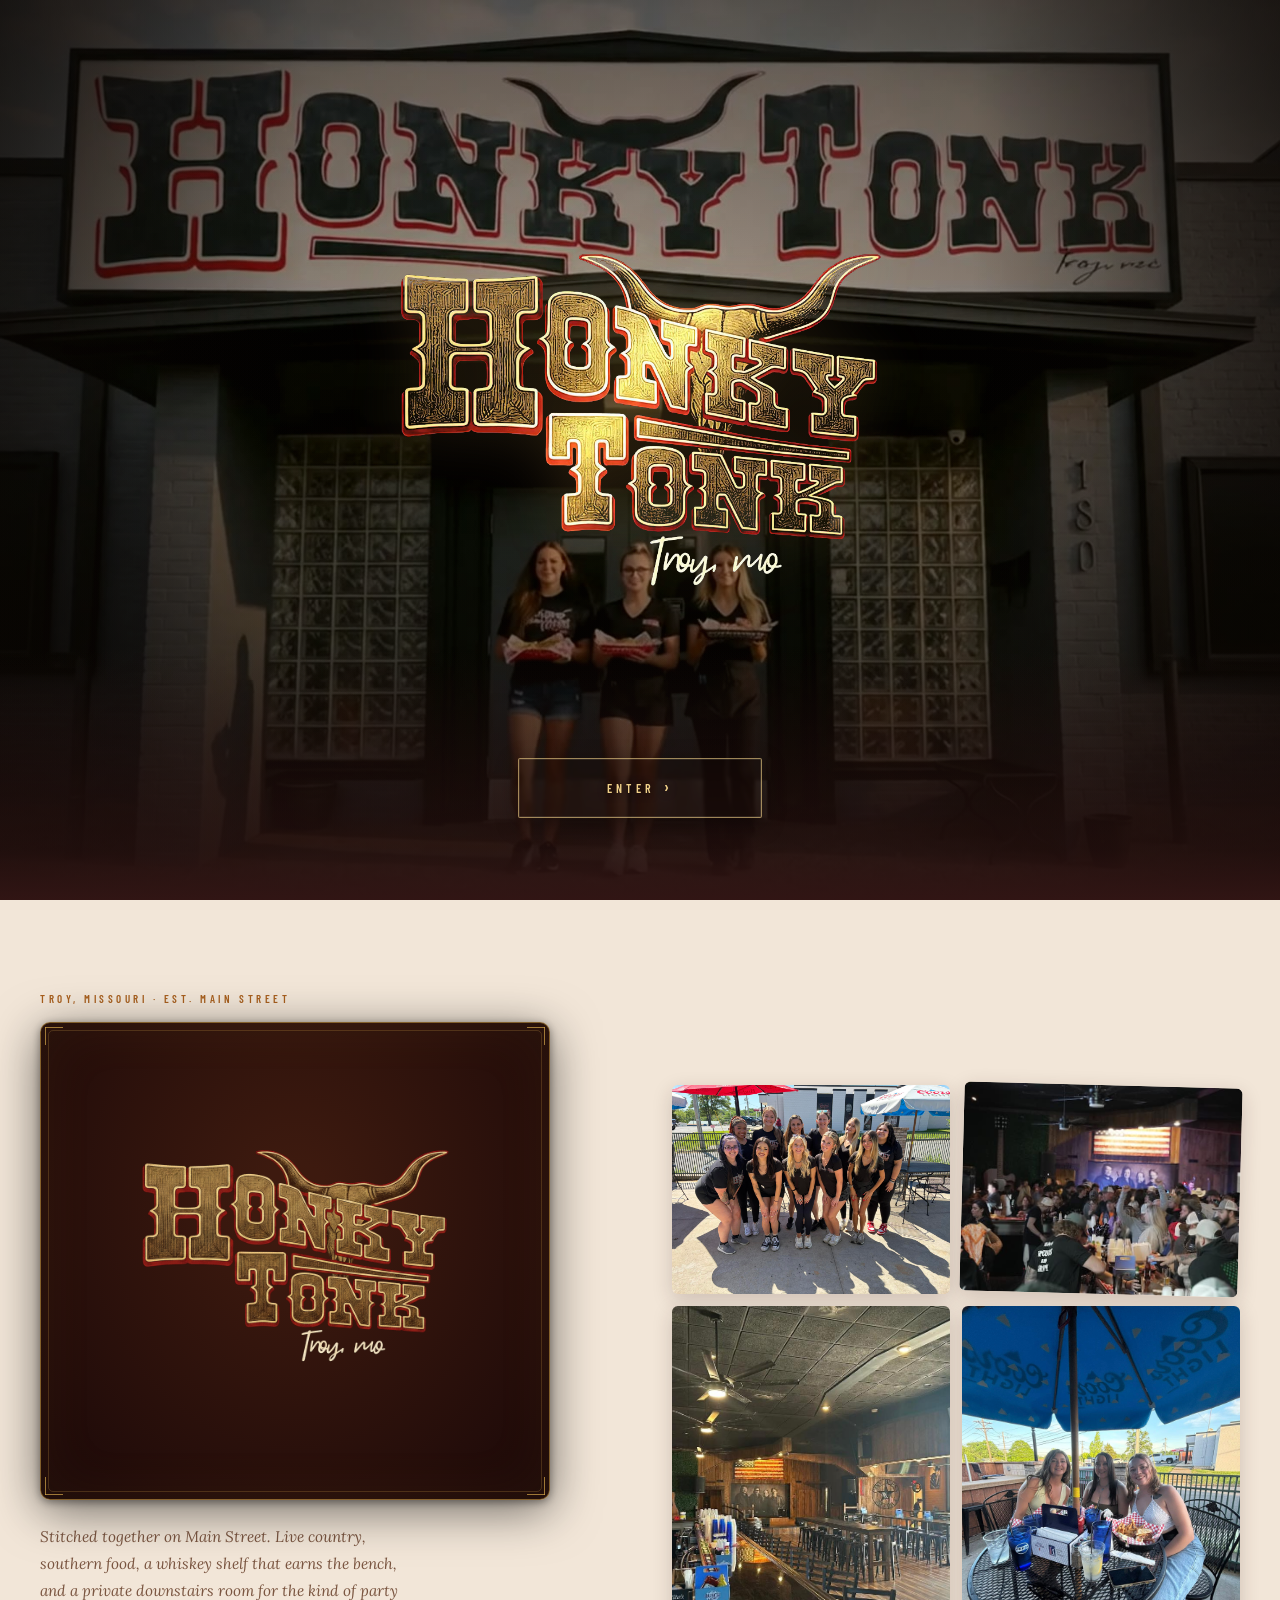
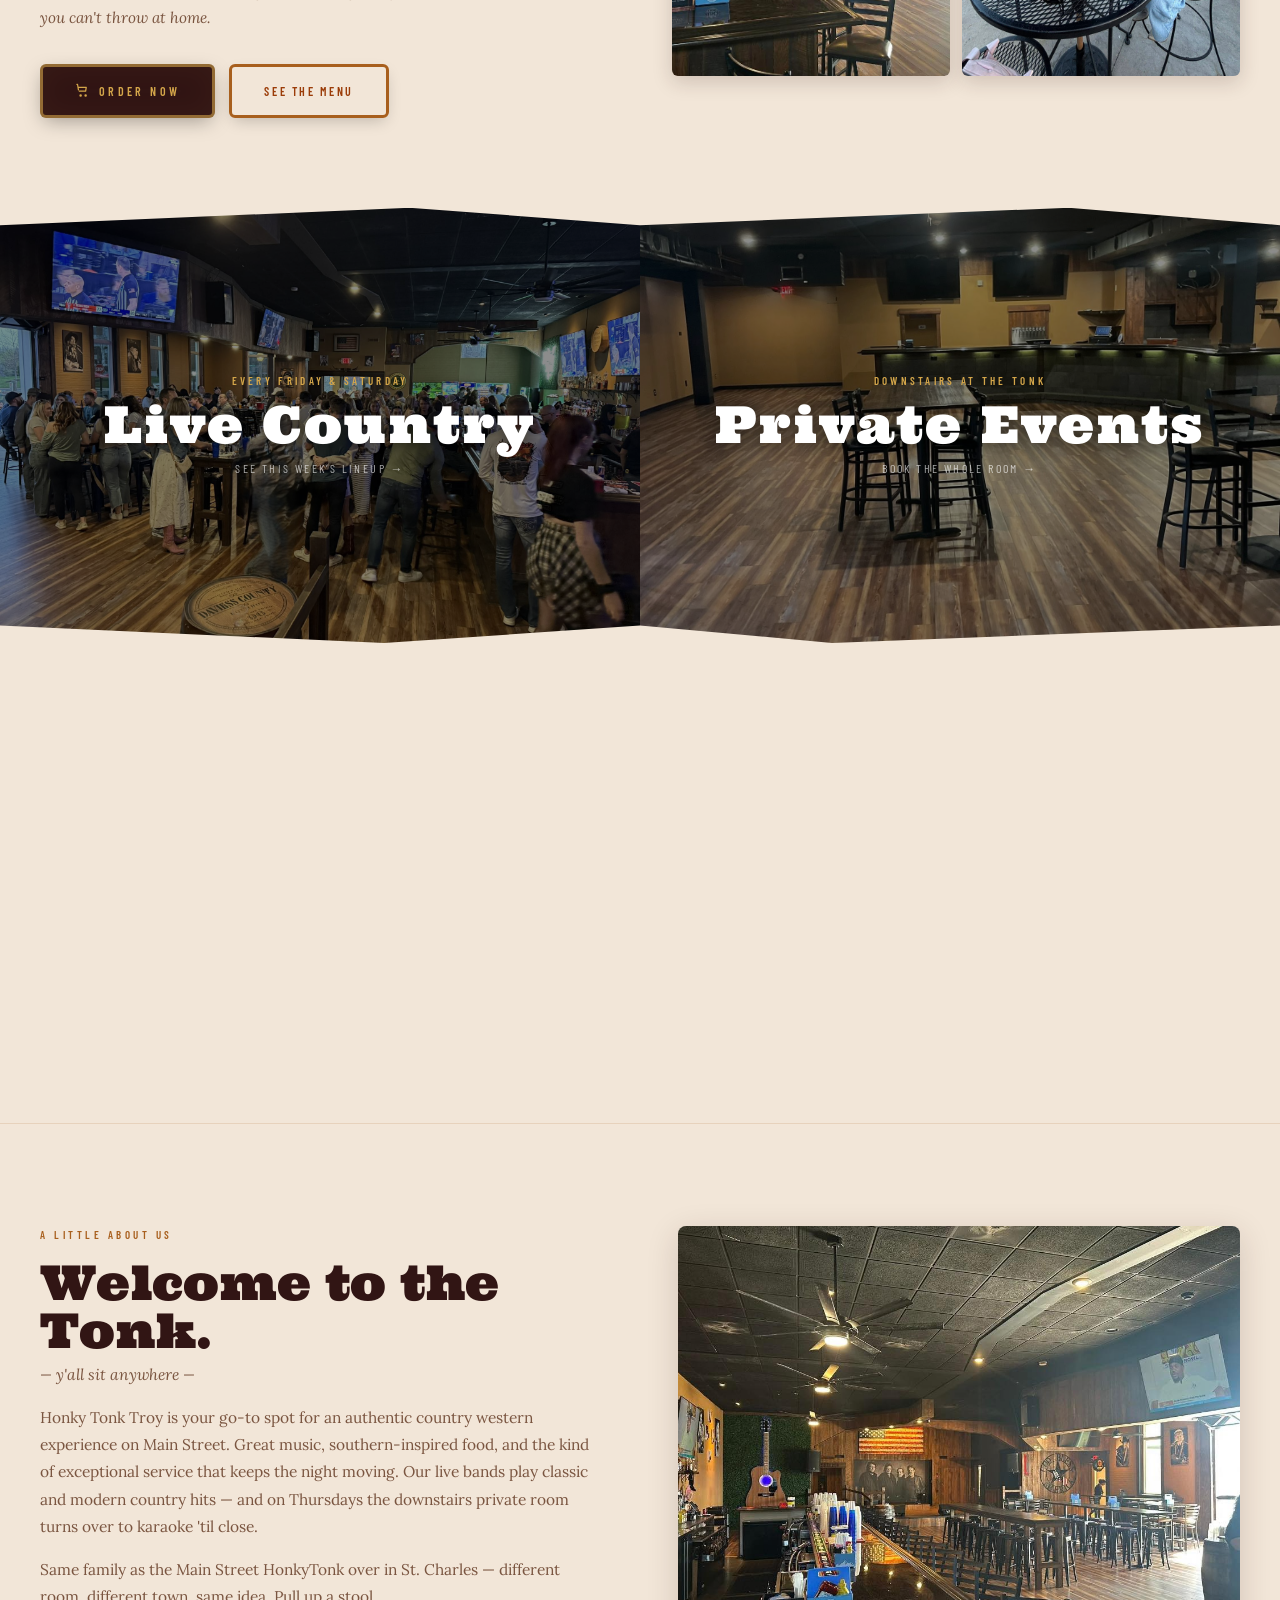
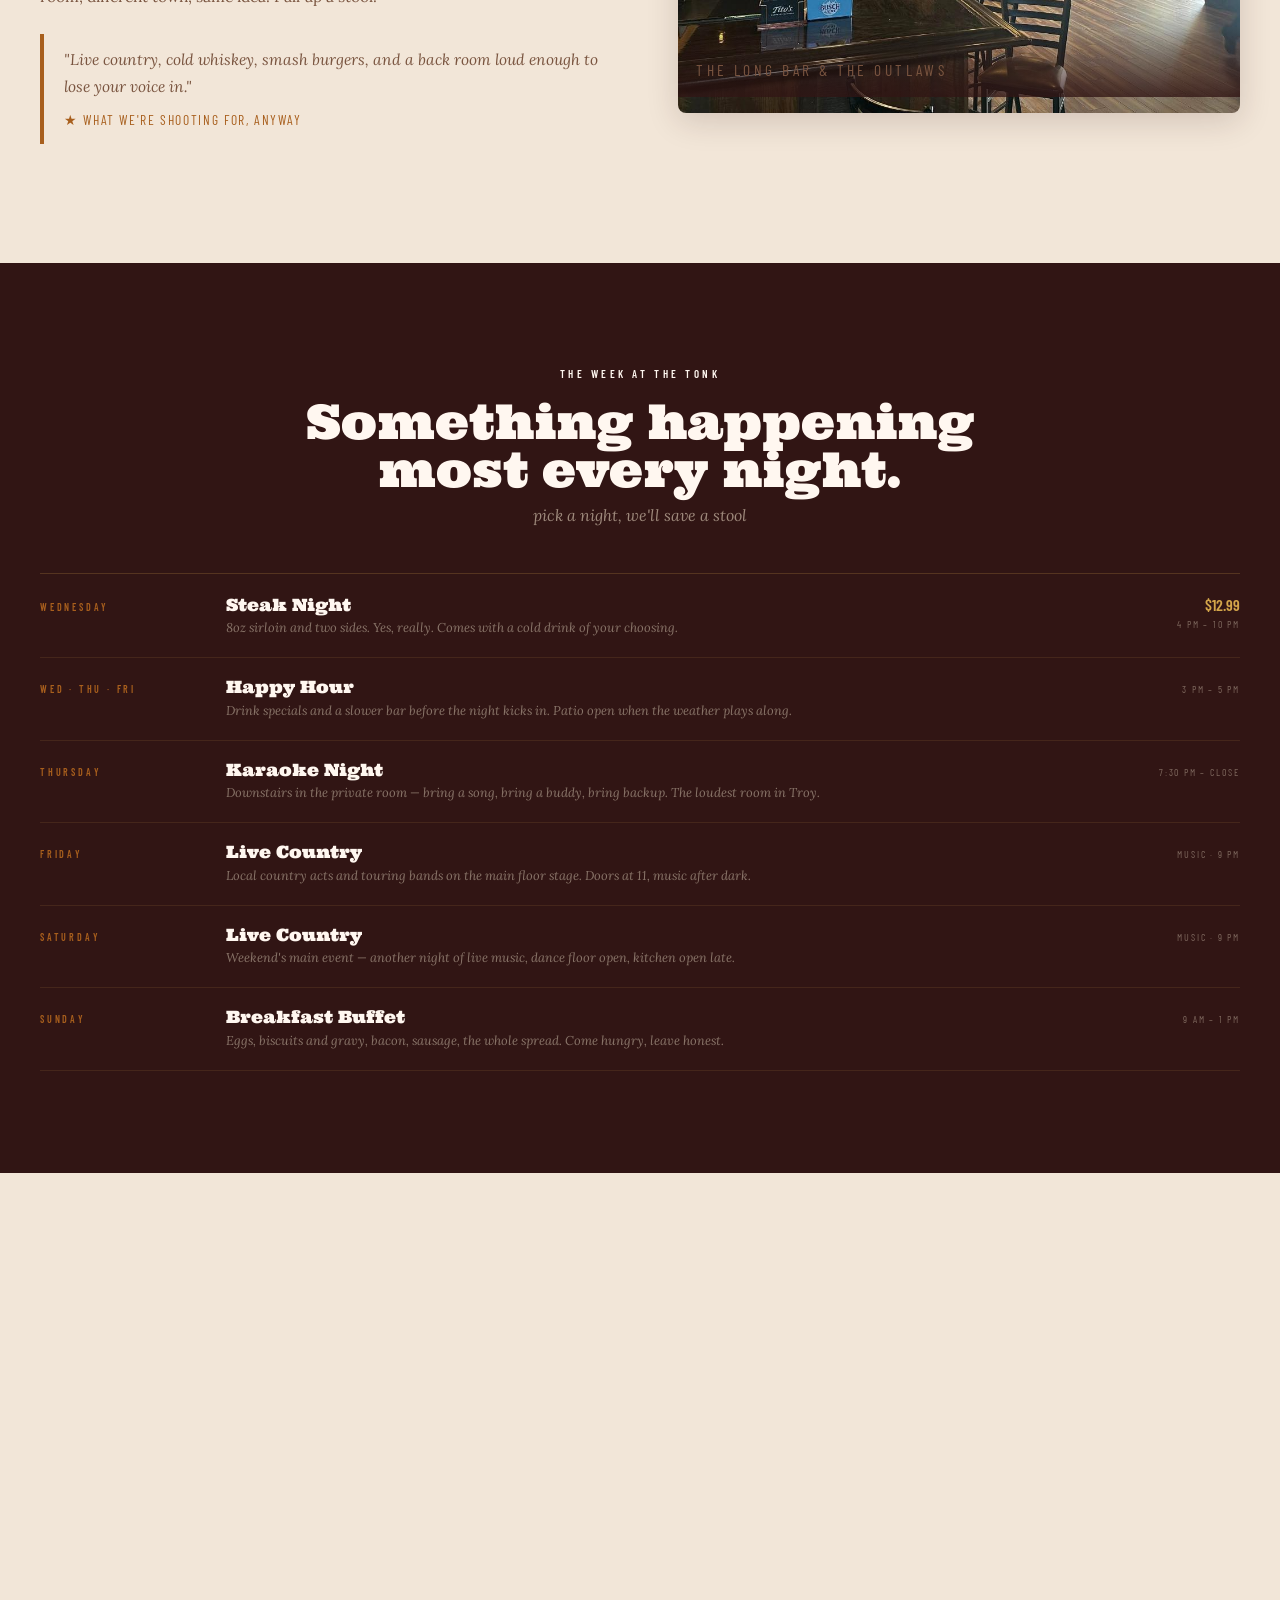
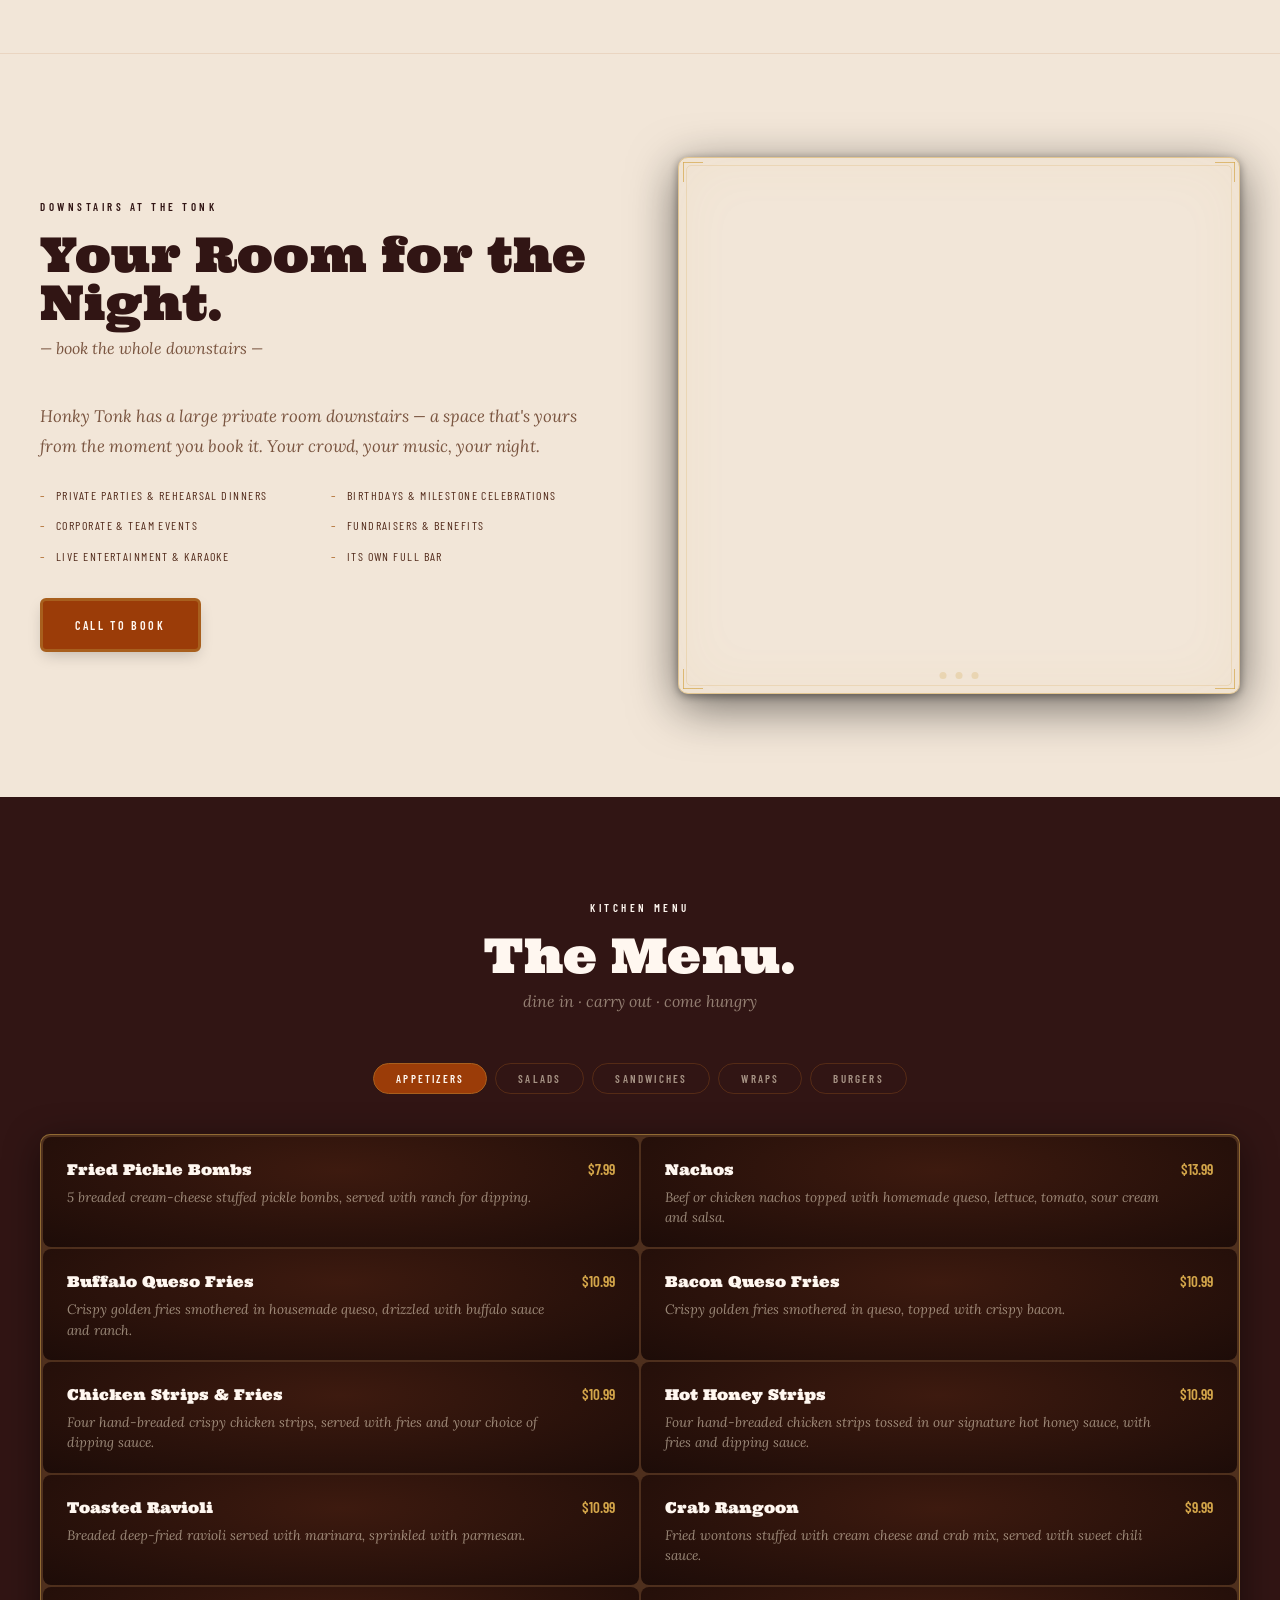
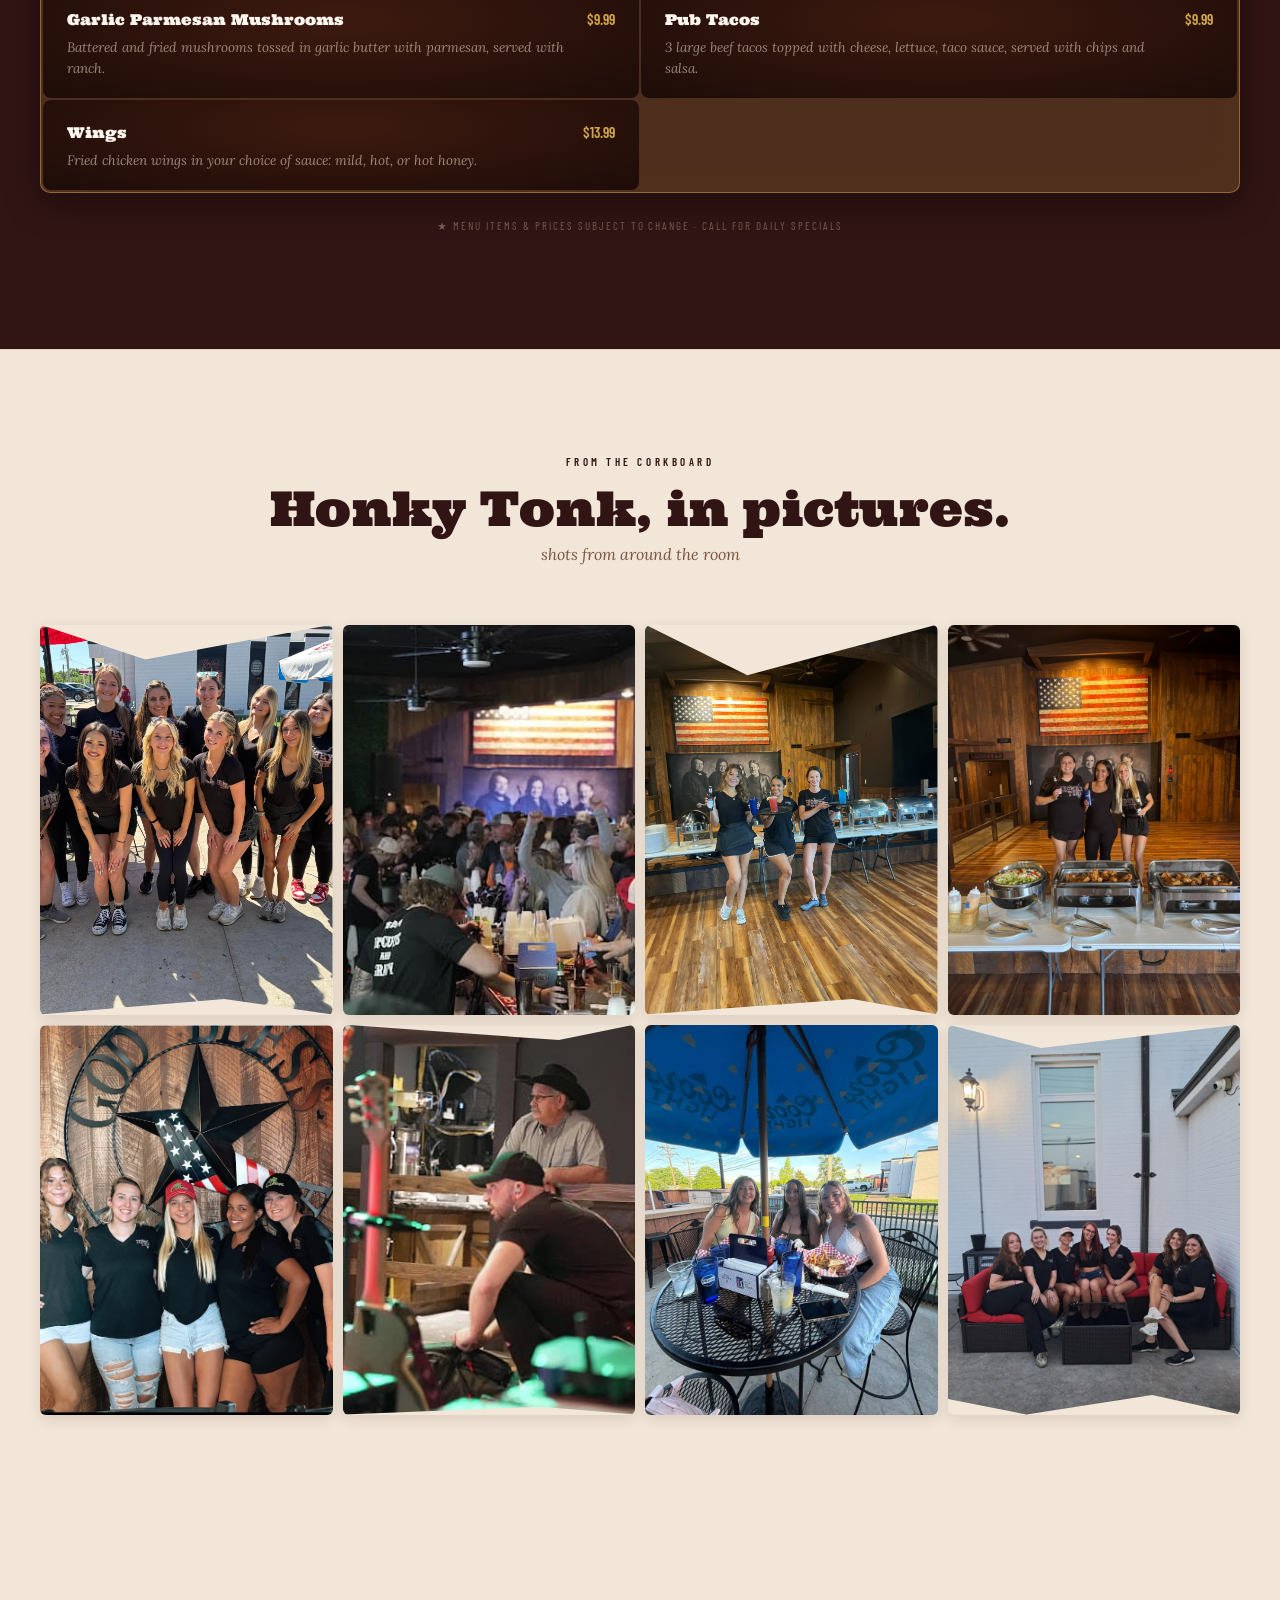
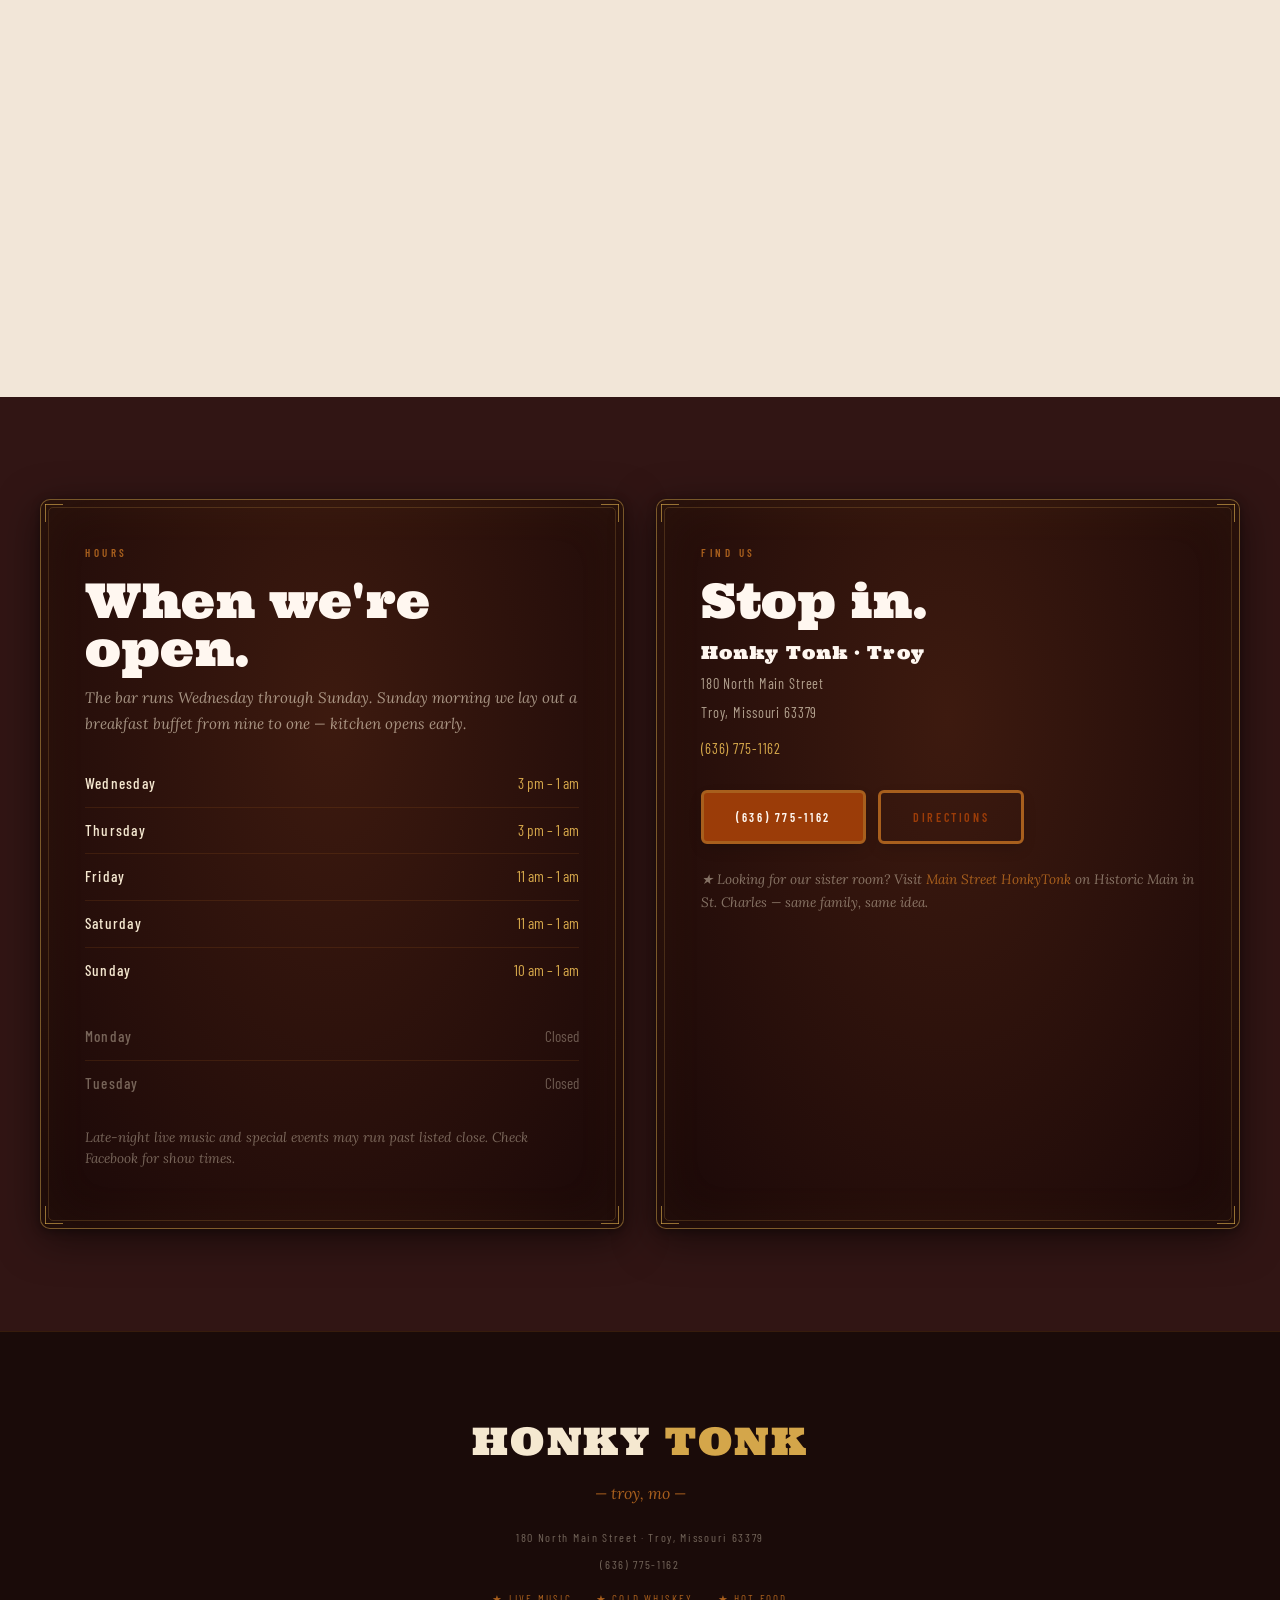
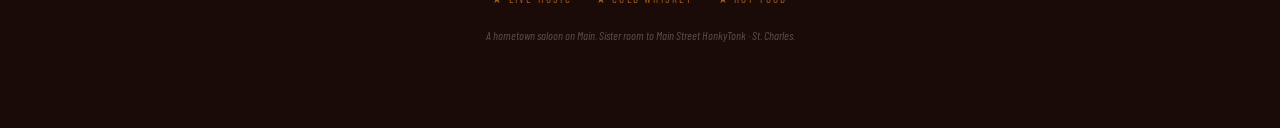
==== index.html @ 71da4df8 "Redesign mobile bottom nav" ====
<!DOCTYPE html>
<html lang="en">
<head>
  <meta charset="utf-8">
  <meta name="viewport" content="width=device-width, initial-scale=1">
  <meta name="format-detection" content="telephone=no">
  <title>Honky Tonk · Troy, MO — Country Western Bar on Main Street</title>
  <meta name="description" content="Honky Tonk in Troy, Missouri — a hometown country western bar at 180 Main Street with live music, southern food, Sunday breakfast buffet, steak nights, karaoke and a private downstairs for events.">
  <link rel="preconnect" href="https://fonts.googleapis.com">
  <link rel="preconnect" href="https://fonts.gstatic.com" crossorigin>
  <link rel="stylesheet" href="assets/css/site.css?v=20260528-bottom-nav">
</head>
<body class="splash-active">

<header id="top" class="site-header" aria-label="Site">
  <a class="sh-logo" href="#top" aria-label="Honky Tonk Troy home">
    <img src="images/gen/nav-logo-troy-cut.png" alt="Honky Tonk Troy">
    <span class="sh-logo-sub">Troy, Missouri</span>
  </a>
  <nav class="sh-nav" aria-label="Primary">
    <a href="#week"    data-section="week">Events</a>
    <a href="#menu"    data-section="menu">Menu</a>
    <a href="#private" data-section="private">Private Events</a>
    <a href="#gallery" data-section="gallery">Gallery</a>
    <a href="#visit"   data-section="visit">Visit</a>
  </nav>
  <a class="sh-cta btn" href="tel:6367751162">Call Us</a>
</header>

<nav class="bottom-tabs" aria-label="Quick nav">
  <a href="#menu" data-section="menu">
    <span class="bt-ico" aria-hidden="true">
      <svg viewBox="0 0 24 24" width="22" height="22" fill="none" stroke="currentColor" stroke-width="2" stroke-linecap="round"><path d="M4 7h16M4 12h16M4 17h10"/></svg>
    </span>
    <span class="bt-label">Menu</span>
  </a>
  <a href="#week" data-section="week">
    <span class="bt-ico" aria-hidden="true">
      <svg viewBox="0 0 24 24" width="22" height="22" fill="currentColor"><path d="M12 2l2.6 6.4L21.5 9l-5 4.5 1.6 7L12 16.8 5.9 20.5 7.5 13.5l-5-4.5 6.9-.6z"/></svg>
    </span>
    <span class="bt-label">Tonight</span>
  </a>
  <a class="bt-action" href="tel:6367751162" aria-label="Call Honky Tonk Troy">
    <span class="bt-ico" aria-hidden="true">
      <svg viewBox="0 0 24 24" width="22" height="22" fill="currentColor"><path d="M6.6 10.8a15.5 15.5 0 0 0 6.6 6.6l2.2-2.2a1 1 0 0 1 1-.25 11.4 11.4 0 0 0 3.6.58 1 1 0 0 1 1 1V20a1 1 0 0 1-1 1A17 17 0 0 1 3 4a1 1 0 0 1 1-1h3.5a1 1 0 0 1 1 1 11.4 11.4 0 0 0 .57 3.6 1 1 0 0 1-.24 1z"/></svg>
    </span>
    <span class="bt-label">Call</span>
  </a>
  <a href="#visit" data-section="visit">
    <span class="bt-ico" aria-hidden="true">
      <svg viewBox="0 0 24 24" width="22" height="22" fill="currentColor"><path d="M12 2a7 7 0 0 0-7 7c0 5.25 7 13 7 13s7-7.75 7-13a7 7 0 0 0-7-7zm0 9.5A2.5 2.5 0 1 1 12 6.5a2.5 2.5 0 0 1 0 5z"/></svg>
    </span>
    <span class="bt-label">Visit</span>
  </a>
</nav>

<main>

<!-- ===================== VIDEO LANDING ===================== -->
<section class="video-landing" aria-label="Honky Tonk Troy">
  <video
    class="video-landing-media"
    autoplay
    muted
    playsinline
    preload="metadata"
    poster="assets/video/honky-tonk-troy-landing-poster.jpg"
  >
    <source src="assets/video/honky-tonk-troy-landing.mp4" type="video/mp4">
  </video>
  <div class="video-landing-shade" aria-hidden="true"></div>
  <div class="video-landing-content">
    <video
      class="video-landing-logo"
      autoplay
      muted
      playsinline
      loop
      preload="auto"
      aria-label="Honky Tonk Troy"
    >
      <source src="assets/video/logo-animated.webm" type="video/webm">
      <source src="assets/video/logo-animated.mp4" type="video/mp4">
      <img src="images/gen/logo-engraving-noBg-cut.png" alt="Honky Tonk Troy">
    </video>
    <button class="btn video-enter" type="button">Enter</button>
  </div>
</section>

<!-- ===================== HERO ===================== -->
<section class="hero" id="content-start">
  <div class="container hero-grid">
    <div class="hero-copy">
      <p class="hero-kicker">Troy, Missouri · Est. Main Street</p>
      <h1 class="hero-logo-heading">
        <img class="hero-logo" src="images/gen/logo-engraving-noBg-cut.png" alt="Honky Tonk Troy">
      </h1>
      <p class="hero-lede">
        Stitched together on Main Street. Live country, southern food, a
        whiskey shelf that earns the bench, and a private downstairs room
        for the kind of party you can't throw at home.
      </p>
      <div class="hero-btns">
        <a class="btn btn-order" href="https://order.toasttab.com/online/troy-honky-tonk-new-180-main-street" target="_blank" rel="noopener noreferrer">
          <svg aria-hidden="true" viewBox="0 0 24 24" width="15" height="15" fill="none" stroke="currentColor" stroke-width="2" stroke-linecap="round" stroke-linejoin="round"><path d="M3 2h1l1.5 9M7 13h10l1-6H6"/><circle cx="9" cy="20" r="1"/><circle cx="17" cy="20" r="1"/></svg>
          Order Now
        </a>
        <a class="btn btn-outline" href="#menu">See the Menu</a>
      </div>
    </div>
    <div class="hero-photos">
      <img src="images/staff-group-outdoor.jpg" alt="The Honky Tonk Troy team out front" class="hp-1">
      <img src="images/bar-crowd-mural.jpg" alt="The crowd at the bar under the Outlaws mural" class="hp-2">
      <img src="images/interior-flag-mural.jpg" alt="The long bar at Honky Tonk Troy" class="hp-3">
      <img src="images/patio-friends.jpg" alt="Friends at the patio at golden hour" class="hp-4">
    </div>
  </div>
</section>

<!-- ===================== FEATURE BLOCKS ===================== -->
<div class="feature-blocks">
  <a class="feature-block" href="#week">
    <img src="images/packed-night.jpg" alt="Live country nights at Honky Tonk Troy">
    <div class="fb-label">
      <p class="fb-kicker">Every Friday &amp; Saturday</p>
      <h2>Live Country</h2>
      <span class="fb-sub">See this week's lineup →</span>
    </div>
  </a>
  <a class="feature-block" href="#private">
    <img src="images/downstairs-1.jpg" alt="Private event room downstairs at Honky Tonk Troy">
    <div class="fb-label">
      <p class="fb-kicker">Downstairs at the Tonk</p>
      <h2>Private Events</h2>
      <span class="fb-sub">Book the whole room →</span>
    </div>
  </a>
</div>

<!-- ===================== PARALLAX BREAK 1 ===================== -->
<div class="parallax-break pb-crowd" aria-hidden="true"></div>

<!-- ===================== ABOUT ===================== -->
<section class="about section-pad" id="about">
  <div class="container about-grid">
    <div>
      <span class="kicker">A little about us</span>
      <h2>Welcome to the Tonk.</h2>
      <p class="about-subtitle">— y'all sit anywhere —</p>
      <p>
        Honky Tonk Troy is your go-to spot for an authentic country western
        experience on Main Street. Great music, southern-inspired food, and
        the kind of exceptional service that keeps the night moving. Our live
        bands play classic and modern country hits — and on Thursdays the
        downstairs private room turns over to karaoke 'til close.
      </p>
      <p>
        Same family as the Main Street HonkyTonk over in St. Charles —
        different room, different town, same idea. Pull up a stool.
      </p>
      <p class="quote">
        "Live country, cold whiskey, smash burgers, and a back room loud
        enough to lose your voice in."
        <span class="by">★ what we're shooting for, anyway</span>
      </p>
    </div>
    <div class="about-photo">
      <img src="images/interior-flag-mural.jpg" alt="Honky Tonk Troy interior — long bar, American flag, Outlaws mural in back">
      <p class="photo-caption">the long bar &amp; the outlaws</p>
    </div>
  </div>
</section>

<!-- ===================== WEEKLY EVENTS ===================== -->
<section class="events section-pad" id="week">
  <div class="container">
    <div class="events-hd">
      <span class="kicker">The week at the tonk</span>
      <h2>Something happening<br>most every night.</h2>
      <p class="section-sub">pick a night, we'll save a stool</p>
    </div>

    <div class="week-schedule">
      <div class="ws-row">
        <div class="ws-day">Wednesday</div>
        <div class="ws-body">
          <span class="ws-name">Steak Night</span>
          <p class="ws-desc">8oz sirloin and two sides. Yes, really. Comes with a cold drink of your choosing.</p>
        </div>
        <div class="ws-meta">
          <span class="ws-price">$12.99</span>
          <span class="ws-time">4 pm – 10 pm</span>
        </div>
      </div>

      <div class="ws-row">
        <div class="ws-day">Wed · Thu · Fri</div>
        <div class="ws-body">
          <span class="ws-name">Happy Hour</span>
          <p class="ws-desc">Drink specials and a slower bar before the night kicks in. Patio open when the weather plays along.</p>
        </div>
        <div class="ws-meta">
          <span class="ws-time">3 pm – 5 pm</span>
        </div>
      </div>

      <div class="ws-row">
        <div class="ws-day">Thursday</div>
        <div class="ws-body">
          <span class="ws-name">Karaoke Night</span>
          <p class="ws-desc">Downstairs in the private room — bring a song, bring a buddy, bring backup. The loudest room in Troy.</p>
        </div>
        <div class="ws-meta">
          <span class="ws-time">7:30 pm – close</span>
        </div>
      </div>

      <div class="ws-row">
        <div class="ws-day">Friday</div>
        <div class="ws-body">
          <span class="ws-name">Live Country</span>
          <p class="ws-desc">Local country acts and touring bands on the main floor stage. Doors at 11, music after dark.</p>
        </div>
        <div class="ws-meta">
          <span class="ws-time">Music · 9 pm</span>
        </div>
      </div>

      <div class="ws-row">
        <div class="ws-day">Saturday</div>
        <div class="ws-body">
          <span class="ws-name">Live Country</span>
          <p class="ws-desc">Weekend's main event — another night of live music, dance floor open, kitchen open late.</p>
        </div>
        <div class="ws-meta">
          <span class="ws-time">Music · 9 pm</span>
        </div>
      </div>

      <div class="ws-row">
        <div class="ws-day">Sunday</div>
        <div class="ws-body">
          <span class="ws-name">Breakfast Buffet</span>
          <p class="ws-desc">Eggs, biscuits and gravy, bacon, sausage, the whole spread. Come hungry, leave honest.</p>
        </div>
        <div class="ws-meta">
          <span class="ws-time">9 am – 1 pm</span>
        </div>
      </div>
    </div>
  </div>
</section>

<!-- ===================== PARALLAX BREAK 2 ===================== -->
<div class="parallax-break pb-guitar" aria-hidden="true"></div>

<!-- ===================== PRIVATE EVENTS ===================== -->
<section class="babylon section-pad" id="private">
  <div class="container babylon-grid">
    <div>
      <span class="kicker">downstairs at the tonk</span>
      <h2>Your Room for the Night.</h2>
      <p class="section-sub">— book the whole downstairs —</p>
      <p class="lede">
        Honky Tonk has a large private room downstairs — a space that's yours
        from the moment you book it. Your crowd, your music, your night.
      </p>
      <ul class="features">
        <li>Private parties &amp; rehearsal dinners</li>
        <li>Birthdays &amp; milestone celebrations</li>
        <li>Corporate &amp; team events</li>
        <li>Fundraisers &amp; benefits</li>
        <li>Live entertainment &amp; karaoke</li>
        <li>Its own full bar</li>
      </ul>
      <a class="btn" href="tel:6367751162">Call to Book</a>
    </div>
    <div class="slideshow">
      <figure class="ss-slide ss-1">
        <img src="images/downstairs-1.jpg" alt="The private event room downstairs at Honky Tonk Troy">
        <figcaption>the downstairs room</figcaption>
      </figure>
      <figure class="ss-slide ss-2">
        <img src="images/downstairs-2.jpg" alt="Downstairs at Honky Tonk Troy set up for a private event">
        <figcaption>ready for your party</figcaption>
      </figure>
      <figure class="ss-slide ss-3">
        <img src="images/downstairs-3.jpg" alt="The full bar downstairs at Honky Tonk Troy">
        <figcaption>your own bar</figcaption>
      </figure>
      <div class="ss-dots" aria-hidden="true">
        <span class="ss-dot sd-1"></span>
        <span class="ss-dot sd-2"></span>
        <span class="ss-dot sd-3"></span>
      </div>
    </div>
  </div>
</section>

<!-- ===================== MENU ===================== -->
<section class="menu section-pad" id="menu">
  <div class="container">
    <div class="menu-hd">
      <span class="kicker">Kitchen menu</span>
      <h2>The Menu.</h2>
      <p class="section-sub">dine in · carry out · come hungry</p>
    </div>

    <div class="menu-tabs" role="tablist" aria-label="Menu sections">
      <button class="menu-tab is-active" data-target="menu-apps"   type="button">Appetizers</button>
      <button class="menu-tab"           data-target="menu-salads" type="button">Salads</button>
      <button class="menu-tab"           data-target="menu-sand"   type="button">Sandwiches</button>
      <button class="menu-tab"           data-target="menu-wraps"  type="button">Wraps</button>
      <button class="menu-tab"           data-target="menu-burg"   type="button">Burgers</button>
    </div>

    <div class="menu-panels">

      <div class="menu-panel is-active" id="menu-apps">
        <ul class="menu-list">
          <li>
            <div>
              <p class="name">Fried Pickle Bombs</p>
              <p class="desc">5 breaded cream-cheese stuffed pickle bombs, served with ranch for dipping.</p>
            </div>
            <span class="price">$7.99</span>
          </li>
          <li>
            <div>
              <p class="name">Nachos</p>
              <p class="desc">Beef or chicken nachos topped with homemade queso, lettuce, tomato, sour cream and salsa.</p>
            </div>
            <span class="price">$13.99</span>
          </li>
          <li>
            <div>
              <p class="name">Buffalo Queso Fries</p>
              <p class="desc">Crispy golden fries smothered in housemade queso, drizzled with buffalo sauce and ranch.</p>
            </div>
            <span class="price">$10.99</span>
          </li>
          <li>
            <div>
              <p class="name">Bacon Queso Fries</p>
              <p class="desc">Crispy golden fries smothered in queso, topped with crispy bacon.</p>
            </div>
            <span class="price">$10.99</span>
          </li>
          <li>
            <div>
              <p class="name">Chicken Strips &amp; Fries</p>
              <p class="desc">Four hand-breaded crispy chicken strips, served with fries and your choice of dipping sauce.</p>
            </div>
            <span class="price">$10.99</span>
          </li>
          <li>
            <div>
              <p class="name">Hot Honey Strips</p>
              <p class="desc">Four hand-breaded chicken strips tossed in our signature hot honey sauce, with fries and dipping sauce.</p>
            </div>
            <span class="price">$10.99</span>
          </li>
          <li>
            <div>
              <p class="name">Toasted Ravioli</p>
              <p class="desc">Breaded deep-fried ravioli served with marinara, sprinkled with parmesan.</p>
            </div>
            <span class="price">$10.99</span>
          </li>
          <li>
            <div>
              <p class="name">Crab Rangoon</p>
              <p class="desc">Fried wontons stuffed with cream cheese and crab mix, served with sweet chili sauce.</p>
            </div>
            <span class="price">$9.99</span>
          </li>
          <li>
            <div>
              <p class="name">Garlic Parmesan Mushrooms</p>
              <p class="desc">Battered and fried mushrooms tossed in garlic butter with parmesan, served with ranch.</p>
            </div>
            <span class="price">$9.99</span>
          </li>
          <li>
            <div>
              <p class="name">Pub Tacos</p>
              <p class="desc">3 large beef tacos topped with cheese, lettuce, taco sauce, served with chips and salsa.</p>
            </div>
            <span class="price">$9.99</span>
          </li>
          <li>
            <div>
              <p class="name">Wings</p>
              <p class="desc">Fried chicken wings in your choice of sauce: mild, hot, or hot honey.</p>
            </div>
            <span class="price">$13.99</span>
          </li>
        </ul>
      </div>

      <div class="menu-panel" id="menu-salads">
        <ul class="menu-list">
          <li>
            <div>
              <p class="name">Cobb Salad</p>
              <p class="desc">Romaine topped with seasoned grilled chicken, crispy bacon, hardboiled egg, Provel, tomato and housemade croutons. Choice of dressing.</p>
            </div>
            <span class="price">$12.99</span>
          </li>
          <li>
            <div>
              <p class="name">Buffalo Chicken Salad</p>
              <p class="desc">Grilled or fried chicken over romaine with tomato, Provel and croutons, drizzled with buffalo sauce and ranch.</p>
            </div>
            <span class="price">$12.99</span>
          </li>
          <li>
            <div>
              <p class="name">Chicken Caesar Salad</p>
              <p class="desc">Grilled chicken, romaine, parmesan and housemade croutons with Caesar dressing.</p>
            </div>
            <span class="price">$12.99</span>
          </li>
        </ul>
      </div>

      <div class="menu-panel" id="menu-sand">
        <ul class="menu-list">
          <li>
            <div>
              <p class="name">Buffalo Chicken Sandwich</p>
              <p class="desc">Fried or grilled chicken tossed in signature buffalo sauce, topped with provolone and pickles on a brioche bun. Ranch on the side.</p>
            </div>
            <span class="price">$13.99</span>
          </li>
          <li>
            <div>
              <p class="name">French Dip</p>
              <p class="desc">Thinly sliced roast beef topped with provolone on a toasted bun, served with au jus for dipping.</p>
            </div>
            <span class="price">$13.99</span>
          </li>
          <li>
            <div>
              <p class="name">California Chicken Sandwich</p>
              <p class="desc">Thinly sliced grilled chicken topped with provolone, drizzled with housemade ranch dressing.</p>
            </div>
            <span class="price">$13.99</span>
          </li>
          <li>
            <div>
              <p class="name">Cajun Chicken Sandwich</p>
              <p class="desc">Grilled chicken dusted with Cajun seasoning, topped with provolone on a brioche bun. Chipotle ranch for dipping.</p>
            </div>
            <span class="price">$13.99</span>
          </li>
          <li>
            <div>
              <p class="name">Philly Cheesesteak</p>
              <p class="desc">Thinly sliced roast beef tossed with sautéed peppers and onions, melted Provel on a toasted hoagie.</p>
            </div>
            <span class="price">$13.99</span>
          </li>
          <li class="menu-list-note">★ Served with tots or fries · onion rings or side salad +$1</li>
        </ul>
      </div>

      <div class="menu-panel" id="menu-wraps">
        <ul class="menu-list">
          <li>
            <div>
              <p class="name">Chicken Caesar Wrap</p>
              <p class="desc">Grilled or fried chicken, romaine, parmesan, housemade croutons and Caesar dressing in a flour tortilla.</p>
            </div>
            <span class="price">$13.99</span>
          </li>
          <li>
            <div>
              <p class="name">Buffalo Chicken Wrap</p>
              <p class="desc">Fried or grilled chicken tossed in mild buffalo, lettuce and tomato in a flour tortilla. Ranch on the side.</p>
            </div>
            <span class="price">$13.99</span>
          </li>
          <li>
            <div>
              <p class="name">Southwest Chicken Wrap</p>
              <p class="desc">Grilled chicken, sautéed tri-color peppers, pepperjack, crispy bacon and chipotle ranch in a flour tortilla.</p>
            </div>
            <span class="price">$13.99</span>
          </li>
        </ul>
      </div>

      <div class="menu-panel" id="menu-burg">
        <ul class="menu-list">
          <li>
            <div>
              <p class="name">Classic Smash Burger</p>
              <p class="desc">Classic juicy smashed beef patties. Lettuce, tomato, pickle &amp; onion on request. Add cheese $1 · add bacon $1.</p>
            </div>
            <span class="price">$10.99 / $11.99 / $12.99</span>
          </li>
          <li>
            <div>
              <p class="name">Hangover Burger</p>
              <p class="desc">Seasoned double smash burger topped with American cheese, crispy bacon and an over-medium egg.</p>
            </div>
            <span class="price">$13.99</span>
          </li>
          <li>
            <div>
              <p class="name">Western Burger</p>
              <p class="desc">Double smash burger with American cheese, crispy bacon and an onion ring, drizzled with BBQ sauce.</p>
            </div>
            <span class="price">$13.99</span>
          </li>
          <li>
            <div>
              <p class="name">Frisco Melt</p>
              <p class="desc">Two juicy beef patties with American &amp; Swiss, topped with Frisco sauce on sourdough.</p>
            </div>
            <span class="price">$13.99</span>
          </li>
          <li>
            <div>
              <p class="name">Adult Grilled Cheese Burger</p>
              <p class="desc">Two beef patties topped with provolone, Swiss, American and applewood-smoked bacon on Texas toast.</p>
            </div>
            <span class="price">$13.99</span>
          </li>
          <li>
            <div>
              <p class="name">Spicy Smash Burger</p>
              <p class="desc">Two patties topped with pepperjack, candied jalapeños, applewood bacon and chipotle ranch.</p>
            </div>
            <span class="price">$13.99</span>
          </li>
          <li class="menu-list-note">★ Served with tots or fries · onion rings or side salad +$1</li>
        </ul>
      </div>

    </div>

    <p class="menu-note">★ Menu items &amp; prices subject to change · Call for daily specials</p>
  </div>
</section>

<!-- ===================== GALLERY ===================== -->
<section class="gallery section-pad" id="gallery">
  <div class="container">
    <div class="gallery-hd">
      <span class="kicker">From the corkboard</span>
      <h2>Honky Tonk, in pictures.</h2>
      <p class="section-sub">shots from around the room</p>
    </div>

    <div class="gallery-grid">
      <figure class="gp">
        <img src="images/staff-group-outdoor.jpg" alt="The Honky Tonk Troy staff out front on the patio">
        <figcaption>the troy team</figcaption>
      </figure>
      <figure class="gp">
        <img src="images/bar-crowd-mural.jpg" alt="The crowd at the bar under the Outlaws mural">
        <figcaption>under the outlaws</figcaption>
      </figure>
      <figure class="gp">
        <img src="images/staff-drinks.jpg" alt="Servers with drink trays at Honky Tonk Troy">
        <figcaption>drinks on the way</figcaption>
      </figure>
      <figure class="gp">
        <img src="images/staff-buffet-flag.jpg" alt="Sunday morning buffet team under the wood-burned flag">
        <figcaption>sunday morning crew</figcaption>
      </figure>
      <figure class="gp">
        <img src="images/staff-star.jpg" alt="Staff at the God Bless America star wall">
        <figcaption>god bless</figcaption>
      </figure>
      <figure class="gp">
        <img src="images/cowboy-bar.jpg" alt="Last call at the bar, cowboy hat in the foreground">
        <figcaption>last call</figcaption>
      </figure>
      <figure class="gp">
        <img src="images/patio-friends.jpg" alt="Friends at a patio table at golden hour">
        <figcaption>patio, golden hour</figcaption>
      </figure>
      <figure class="gp">
        <img src="images/staff-patio-couch.jpg" alt="Staff on the red patio couch after a shift">
        <figcaption>red couch, late</figcaption>
      </figure>
    </div>
  </div>
</section>

<!-- ===================== PARALLAX BREAK 3 ===================== -->
<div class="parallax-break pb-patio" aria-hidden="true"></div>

<!-- ===================== VISIT (hours + contact) ===================== -->
<section class="visit section-pad" id="visit">
  <div class="container">
    <div class="visit-grid">

      <div class="visit-card">
        <span class="kicker">Hours</span>
        <h2>When we're open.</h2>
        <p class="intro">
          The bar runs Wednesday through Sunday. Sunday morning we lay out a
          breakfast buffet from nine to one — kitchen opens early.
        </p>
        <ul class="hours-list">
          <li><span class="day-name">Wednesday</span><span class="day-hours">3 pm – 1 am</span></li>
          <li><span class="day-name">Thursday</span><span class="day-hours">3 pm – 1 am</span></li>
          <li><span class="day-name">Friday</span><span class="day-hours">11 am – 1 am</span></li>
          <li><span class="day-name">Saturday</span><span class="day-hours">11 am – 1 am</span></li>
          <li><span class="day-name">Sunday</span><span class="day-hours">10 am – 1 am</span></li>
        </ul>
        
        <ul class="hours-list closed-days">
          <li class="closed"><span class="day-name">Monday</span><span class="day-hours">Closed</span></li>
          <li class="closed"><span class="day-name">Tuesday</span><span class="day-hours">Closed</span></li>
        </ul>
        <p class="hours-note">
          Late-night live music and special events may run past listed close.
          Check Facebook for show times.
        </p>
      </div>

      <div class="visit-card">
        <span class="kicker">Find Us</span>
        <h2>Stop in.</h2>
        <address>
          <span class="name">Honky Tonk · Troy</span>
          <span>180 North Main Street</span>
          <span>Troy, Missouri 63379</span>
          <span style="margin-top:8px;"><a href="tel:6367751162">(636) 775-1162</a></span>
        </address>

        <div class="visit-actions">
          <a class="btn" href="tel:6367751162">(636) 775-1162</a>
          <a class="btn btn-outline" href="https://www.google.com/maps/search/?api=1&amp;query=180%20N%20Main%20St%2C%20Troy%2C%20MO%2063379" target="_blank" rel="noopener">Directions</a>
        </div>

        <p class="sister">
          ★ Looking for our sister room? Visit <a href="https://www.mainstreethonkytonk.com" target="_blank" rel="noopener">Main Street HonkyTonk</a>
          on Historic Main in St. Charles — same family, same idea.
        </p>
      </div>

    </div>
  </div>
</section>

</main>

<!-- ===================== FOOTER ===================== -->
<footer class="site-footer">
  <a class="brand-lockup" href="#top">HONKY <span class="tonk">TONK</span></a>
  <div class="city">— troy, mo —</div>
  <p>180 North Main Street · Troy, Missouri 63379</p>
  <p><a href="tel:6367751162">(636) 775-1162</a></p>
  <div class="row"><span>★ Live Music</span><span>★ Cold Whiskey</span><span>★ Hot Food</span></div>
  <p class="tagline">A hometown saloon on Main. Sister room to Main Street HonkyTonk · St. Charles.</p>
</footer>

<script src="assets/js/nav.js" defer></script>
<script src="assets/js/slideshow.js" defer></script>
<script src="assets/js/landing-video.js" defer></script>
</body>
</html>
---- assets/css/site.css ----
/* ============================================================
   Honky Tonk · Troy, MO — Redesign 2026
   ============================================================ */

@import url('https://fonts.googleapis.com/css2?family=Ultra&family=Lora:ital,wght@0,400;0,500;1,400;1,500&family=Barlow+Condensed:wght@400;500;600;700&display=swap');

/* ---------- TOKENS ---------- */
:root {
  --bg:       #f2e6d8;   /* warm parchment — main page bg */
  --bg-dark:  #311514;   /* very dark brown — dark sections */
  --brown:    #522a1a;   /* mid brown */
  --rust:     #9b3c08;   /* CTA fill */
  --rust-bd:  #a85f1d;   /* CTA border / accent */
  --gold:     #d4a64a;   /* gold text accents */
  --cream:    #fff7f0;   /* light text on dark */
  --cream-2:  #f5e8d0;   /* secondary light */
  --muted:    #7a5540;   /* body text on light bg */
  --card-dk:  #3d1a0f;   /* dark card surface */
  --line:     rgba(168,95,29,.35);
}

/* ---------- BASE ---------- */
*, *::before, *::after { box-sizing: border-box; }

html {
  scroll-behavior: smooth;
  background: var(--bg-dark);
}

body {
  margin: 0;
  color: var(--bg-dark);
  background-color: var(--bg);
  font-family: 'Lora', serif;
  font-weight: 400;
  line-height: 1.7;
  overflow-x: hidden;
}

a { color: inherit; text-decoration: none; }
img { display: block; max-width: 100%; }
figure { margin: 0; }

/* ---------- TYPOGRAPHY ---------- */
h1, h2, h3 {
  font-family: 'Ultra', serif;
  font-weight: 400;
  margin-top: 0;
  line-height: 1;
}

h1 { font-size: clamp(2.5rem, 6vw, 4.5rem); letter-spacing: .01em; margin-bottom: 10px; }
h2 { font-size: clamp(1.9rem, 3.8vw, 3rem); margin-bottom: 16px; }
h3 { font-size: clamp(1.2rem, 1.8vw, 1.5rem); margin-bottom: 8px; }

p { margin-top: 0; }

/* ---------- LAYOUT ---------- */
.container {
  width: min(1200px, calc(100% - 48px));
  margin: 0 auto;
}

.section-pad {
  padding: clamp(64px, 8vw, 112px) 0;
}

/* ---------- UTILITIES ---------- */
.kicker {
  display: block;
  font-family: 'Barlow Condensed', sans-serif;
  font-weight: 600;
  font-size: 11px;
  letter-spacing: .32em;
  text-transform: uppercase;
  color: var(--rust-bd);
  margin-bottom: 14px;
}

.section-sub {
  font-family: 'Lora', serif;
  font-style: italic;
  color: var(--muted);
  font-size: 1rem;
  margin-top: -8px;
  margin-bottom: 40px;
}

.sr-only {
  position: absolute;
  width: 1px; height: 1px;
  padding: 0; margin: -1px;
  overflow: hidden; clip: rect(0,0,0,0);
  white-space: nowrap; border: 0;
}

/* ---------- BUTTONS ---------- */
.btn {
  display: inline-flex;
  align-items: center;
  justify-content: center;
  padding: 14px 32px;
  background: var(--rust);
  color: var(--cream);
  font-family: 'Barlow Condensed', sans-serif;
  font-size: 12px;
  font-weight: 600;
  letter-spacing: .22em;
  text-transform: uppercase;
  text-decoration: none;
  border: solid 3px var(--rust-bd);
  border-radius: 6px;
  box-shadow: rgba(0,0,0,.22) 0 6px 16px -4px;
  transition: background .2s ease, color .2s ease, transform .15s ease, box-shadow .2s ease;
  cursor: pointer;
  min-height: 50px;
  position: relative;
  white-space: nowrap;
}
.btn:hover {
  background: var(--cream);
  color: var(--rust);
  transform: translateY(-2px);
  box-shadow: rgba(0,0,0,.3) 0 10px 22px -4px;
}

.btn-outline {
  background: transparent;
  color: var(--rust);
  border-color: var(--rust-bd);
}
.btn-outline:hover {
  background: var(--rust);
  color: var(--cream);
}

.btn-order {
  background: var(--bg-dark);
  color: var(--gold);
  border-color: rgba(212,166,74,.6);
  letter-spacing: .28em;
  gap: 9px;
  box-shadow:
    rgba(0,0,0,.35) 0 6px 20px -4px,
    inset 0 0 28px rgba(212,166,74,.05);
}
.btn-order:hover {
  background: var(--gold);
  color: var(--bg-dark);
  border-color: var(--gold);
  transform: translateY(-2px);
  box-shadow: rgba(212,166,74,.28) 0 10px 28px -4px;
}

/* On dark sections, outline variant gets cream border/text */
.section-dark .btn-outline {
  color: var(--cream-2);
  border-color: rgba(245,232,208,.5);
}
.section-dark .btn-outline:hover {
  background: var(--cream);
  color: var(--rust);
  border-color: var(--cream);
}

/* ---------- SITE HEADER ---------- */
.site-header {
  position: sticky;
  top: 0;
  z-index: 100;
  display: flex;
  align-items: center;
  gap: 20px;
  padding: 0 clamp(20px, 4vw, 52px);
  height: 66px;
  background: rgba(49,21,20,.94);
  backdrop-filter: blur(10px);
  -webkit-backdrop-filter: blur(10px);
  transition: box-shadow .25s ease;
}

.site-header.is-scrolled {
  box-shadow: 0 2px 20px rgba(0,0,0,.4);
}

body.splash-active .site-header { display: none; }

.sh-logo {
  flex-shrink: 0;
  display: flex;
  align-items: center;
  text-decoration: none;
}
.sh-logo img {
  height: 36px;
  width: auto;
  display: block;
}
.sh-logo-sub {
  display: none;
}

.sh-nav {
  flex: 1;
  display: flex;
  align-items: center;
  justify-content: center;
  gap: clamp(18px, 3vw, 40px);
}
.sh-nav a {
  font-family: 'Barlow Condensed', sans-serif;
  font-size: 11px;
  font-weight: 500;
  letter-spacing: .24em;
  text-transform: uppercase;
  color: rgba(245,232,208,.76);
  text-decoration: none;
  transition: color .15s ease;
  white-space: nowrap;
  padding: 2px 0;
  border-bottom: 2px solid transparent;
}
.sh-nav a:hover {
  color: var(--gold);
}
.sh-nav a.is-current {
  color: var(--gold);
  border-bottom-color: var(--rust-bd);
}

.sh-cta {
  flex-shrink: 0;
  font-size: 11px;
  padding: 10px 22px;
  min-height: 40px;
}

/* ---------- BOTTOM TABS (mobile) ---------- */
.bottom-tabs {
  display: none;
  position: fixed;
  bottom: max(10px, env(safe-area-inset-bottom));
  left: 12px;
  right: 12px;
  z-index: 99;
  min-height: 58px;
  background:
    linear-gradient(180deg, rgba(54,24,16,.96), rgba(20,10,8,.98));
  border: 1px solid rgba(212,166,74,.28);
  border-radius: 7px;
  padding: 6px;
  flex-direction: row;
  gap: 4px;
  box-shadow: 0 12px 30px rgba(0,0,0,.42), inset 0 1px 0 rgba(255,255,255,.06);
}
.bottom-tabs a {
  flex: 1;
  display: flex;
  flex-direction: column;
  align-items: center;
  justify-content: center;
  gap: 3px;
  min-width: 0;
  min-height: 46px;
  text-decoration: none;
  color: rgba(245,232,208,.68);
  font-family: 'Barlow Condensed', sans-serif;
  font-size: 10px;
  font-weight: 700;
  letter-spacing: .1em;
  text-transform: uppercase;
  transition: color .15s ease, background-color .15s ease, transform .15s ease;
  padding: 5px 2px;
  border-radius: 5px;
}
.bottom-tabs a.is-current,
.bottom-tabs a:hover {
  color: var(--gold);
  background: rgba(212,166,74,.1);
}
.bottom-tabs a:active {
  transform: translateY(1px);
}
.bottom-tabs .bt-ico {
  display: flex;
  width: 20px;
  height: 20px;
  align-items: center;
  justify-content: center;
}
.bottom-tabs .bt-ico svg {
  width: 20px;
  height: 20px;
}
.bottom-tabs .bt-action {
  flex: 1.1;
  color: var(--cream);
  background: linear-gradient(180deg, var(--rust-bd), var(--rust));
  box-shadow: inset 0 1px 0 rgba(255,255,255,.14);
}
.bottom-tabs .bt-action:hover {
  color: #fff;
  background: linear-gradient(180deg, var(--gold), var(--rust-bd));
}

/* ---------- SPLASH STATES ---------- */
body.splash-active {
  overflow: hidden;
}
body.splash-active .bottom-tabs {
  display: none !important;
}
body.splash-entered .video-landing {
  display: none;
}

/* ---------- VIDEO LANDING ---------- */
.video-landing {
  position: relative;
  min-height: 100svh;
  min-height: 100vh;
  isolation: isolate;
  display: grid;
  place-items: center;
  overflow: hidden;
  background: #090403;
}
.video-landing-media,
.video-landing-shade {
  position: absolute;
  inset: 0;
  width: 100%;
  height: 100%;
}
.video-landing-media {
  z-index: -3;
  object-fit: cover;
  object-position: center;
  filter: saturate(.98) contrast(1.02) brightness(.94);
}
.video-landing-shade {
  z-index: -2;
  pointer-events: none;
  background:
    radial-gradient(ellipse at 50% 44%, rgba(10,6,3,.02) 0%, rgba(10,6,3,.22) 54%, rgba(10,6,3,.66) 100%),
    linear-gradient(180deg, rgba(8,4,2,.36) 0%, rgba(8,4,2,.10) 36%, rgba(8,4,2,.70) 100%),
    linear-gradient(90deg, rgba(8,4,2,.58) 0%, transparent 24%, transparent 76%, rgba(8,4,2,.58) 100%);
}
.video-landing::after {
  content: "";
  position: absolute;
  left: 0;
  right: 0;
  bottom: -1px;
  height: 28%;
  pointer-events: none;
  z-index: -1;
  background: linear-gradient(180deg, transparent, rgba(49,21,20,.55) 80%, var(--bg-dark));
}
.video-landing-content {
  width: min(1100px, calc(100% - 40px));
  display: grid;
  justify-items: center;
  gap: clamp(18px, 2.4vh, 28px);
  padding: clamp(42px, 7vh, 78px) 0 clamp(46px, 7vh, 84px);
  text-align: center;
  transform: translateY(2vh);
}
.video-landing-logo {
  width: min(92vw, 1100px);
  height: auto;
  display: block;
  min-height: 200px;
  object-fit: contain;
  filter: drop-shadow(0 0 28px rgba(212,166,74,.22));
}
.video-enter {
  --enter-gold: #f1d28a;
  width: min(100%, 244px);
  min-height: 60px;
  gap: .7em;
  padding: 18px 38px;
  border: 1px solid rgba(241,210,138,.62);
  border-radius: 2px;
  color: var(--enter-gold);
  letter-spacing: .36em;
  background: rgba(18,10,5,.16);
  -webkit-backdrop-filter: blur(1.5px);
  backdrop-filter: blur(1.5px);
  box-shadow:
    inset 0 0 0 1px rgba(255,244,206,.10),
    0 6px 22px rgba(0,0,0,.40);
  text-shadow: 0 1px 8px rgba(0,0,0,.55);
  font-family: 'Barlow Condensed', sans-serif;
  font-size: 12px;
  font-weight: 600;
  text-transform: uppercase;
  display: inline-flex;
  align-items: center;
  justify-content: center;
  cursor: pointer;
  position: relative;
  transition:
    color .25s ease,
    background .25s ease,
    border-color .25s ease,
    box-shadow .25s ease,
    transform .2s ease;
}
.video-enter::after {
  content: "\203a";
  font-size: 1.35em;
  line-height: 1;
  margin-top: -.12em;
  transition: transform .25s ease;
}
.video-enter:hover {
  color: #1a0803;
  border-color: rgba(255,244,206,.92);
  background: linear-gradient(180deg, rgba(243,214,141,.96) 0%, rgba(201,154,66,.94) 100%);
  box-shadow:
    inset 0 0 0 1px rgba(255,244,206,.5),
    0 10px 28px rgba(0,0,0,.45),
    0 0 22px rgba(212,166,74,.26);
  text-shadow: 0 1px 0 rgba(255,238,177,.5);
}
.video-enter:hover::after { transform: translateX(4px); }
.video-enter:focus-visible {
  outline: 2px solid rgba(241,210,138,.9);
  outline-offset: 3px;
}

/* ---------- HERO ---------- */
.hero {
  background: var(--bg);
  padding: clamp(56px, 7vw, 96px) 0 0;
  overflow: hidden;
}

.hero-grid {
  display: grid;
  grid-template-columns: 1fr 1fr;
  gap: clamp(40px, 5vw, 80px);
  align-items: center;
  padding-bottom: clamp(56px, 7vw, 96px);
}

.hero-kicker {
  font-family: 'Barlow Condensed', sans-serif;
  font-size: 11px;
  font-weight: 600;
  letter-spacing: .32em;
  text-transform: uppercase;
  color: var(--rust-bd);
  margin-bottom: 14px;
}

.hero-logo-heading {
  margin: 0 0 24px;
  display: inline-flex;
  align-items: center;
  justify-content: center;
  max-width: 100%;
  position: relative;
  background: radial-gradient(ellipse at 50% 38%, #3d1a0f 10%, #1a0808 100%);
  border: 1px solid rgba(212,166,74,.55);
  border-radius: 10px;
  padding: 28px 44px;
  box-shadow:
    0 10px 48px rgba(0,0,0,.55),
    0 2px 8px rgba(0,0,0,.4),
    inset 0 0 60px rgba(212,166,74,.07);
}
.hero-logo-heading::before {
  content: '';
  position: absolute;
  inset: 7px;
  border: 1px solid rgba(212,166,74,.22);
  border-radius: 5px;
  pointer-events: none;
}
.hero-logo-heading::after {
  content: '';
  position: absolute;
  inset: 4px;
  background-image:
    linear-gradient(rgba(212,166,74,.7), rgba(212,166,74,.7)),
    linear-gradient(rgba(212,166,74,.7), rgba(212,166,74,.7)),
    linear-gradient(rgba(212,166,74,.7), rgba(212,166,74,.7)),
    linear-gradient(rgba(212,166,74,.7), rgba(212,166,74,.7)),
    linear-gradient(rgba(212,166,74,.7), rgba(212,166,74,.7)),
    linear-gradient(rgba(212,166,74,.7), rgba(212,166,74,.7)),
    linear-gradient(rgba(212,166,74,.7), rgba(212,166,74,.7)),
    linear-gradient(rgba(212,166,74,.7), rgba(212,166,74,.7));
  background-size: 1px 18px, 18px 1px, 1px 18px, 18px 1px, 1px 18px, 18px 1px, 1px 18px, 18px 1px;
  background-position: 0 0, 0 0, 100% 0, 100% 0, 0 100%, 0 100%, 100% 100%, 100% 100%;
  background-repeat: no-repeat;
  pointer-events: none;
}

.hero-logo {
  width: 100%;
  max-width: 420px;
  height: auto;
  display: block;
  position: relative;
  z-index: 1;
}

.hero-lede {
  font-family: 'Lora', serif;
  font-size: clamp(.95rem, 1.2vw, 1.1rem);
  font-style: italic;
  color: var(--muted);
  line-height: 1.75;
  margin-bottom: 32px;
  max-width: 42ch;
}

.hero-btns {
  display: flex;
  flex-wrap: wrap;
  gap: 14px;
  align-items: center;
}

.hero-photos {
  display: grid;
  grid-template-columns: 1fr 1fr;
  grid-template-rows: 1fr 1fr;
  gap: 12px;
  height: clamp(340px, 42vw, 560px);
}

.hero-photos img {
  width: 100%;
  height: 100%;
  object-fit: cover;
  border-radius: 6px;
  box-shadow: 0 6px 20px rgba(49,21,20,.18);
}

.hp-2 {
  transform: rotate(1.5deg);
  transform-origin: center;
}

/* ---------- FEATURE BLOCKS ---------- */
.feature-blocks {
  display: grid;
  grid-template-columns: 1fr 1fr;
  gap: 0;
  overflow: hidden;
}

.feature-block {
  position: relative;
  height: clamp(260px, 34vw, 480px);
  overflow: hidden;
  text-decoration: none;
  display: block;
}

.feature-block img {
  position: absolute;
  inset: 0;
  width: 100%;
  height: 100%;
  object-fit: cover;
  filter: brightness(.55) saturate(.88);
  transition: transform .7s ease, filter .4s ease;
}

.feature-block:hover img {
  transform: scale(1.07);
  filter: brightness(.45) saturate(.95);
}

/* Angled cuts — left block has diagonal right edge, right block mirrors it */
.feature-block:first-child {
  clip-path: polygon(0 4%, 64% 0, 100% 4%, 100% 96%, 60% 100%, 0 96%);
}
.feature-block:last-child {
  clip-path: polygon(0 4%, 67% 0, 100% 4%, 100% 96%, 30% 100%, 0 96%);
}

.fb-label {
  position: absolute;
  inset: 0;
  z-index: 1;
  display: flex;
  flex-direction: column;
  align-items: center;
  justify-content: center;
  text-align: center;
  padding: 24px;
  gap: 8px;
}

.fb-kicker {
  font-family: 'Barlow Condensed', sans-serif;
  font-size: 11px;
  font-weight: 600;
  letter-spacing: .3em;
  text-transform: uppercase;
  color: var(--gold);
  margin: 0;
}

.fb-label h2 {
  font-family: 'Ultra', serif;
  font-size: clamp(2rem, 4vw, 3.2rem);
  color: #fff;
  margin: 0;
  text-shadow: 0 2px 18px rgba(0,0,0,.55);
  letter-spacing: .04em;
}

.fb-sub {
  font-family: 'Barlow Condensed', sans-serif;
  font-size: 12px;
  letter-spacing: .2em;
  text-transform: uppercase;
  color: rgba(255,255,255,.65);
  transition: color .2s ease;
}

.feature-block:hover .fb-sub {
  color: var(--gold);
}

/* ---------- PARALLAX BREAKS ---------- */
.parallax-break {
  height: clamp(280px, 38vw, 480px);
  background-attachment: fixed;
  background-size: cover;
  background-position: center;
  background-repeat: no-repeat;
}

.pb-crowd  { background-image: url("../../images/packed-night.jpg"); }
.pb-guitar { background-image: url("../../images/drummer-mural.jpg"); }
.pb-patio  { background-image: url("../../images/bar-crowd-mural.jpg"); }

/* iOS doesn't support background-attachment: fixed — fall back to scroll */
@supports (-webkit-touch-callout: none) {
  .parallax-break { background-attachment: scroll; }
}

/* ---------- ABOUT ---------- */
.about {
  background: var(--bg);
  padding: clamp(64px, 8vw, 112px) 0;
  border-top: 1px solid rgba(168,95,29,.15);
}

.about-grid {
  display: grid;
  grid-template-columns: 1fr 1fr;
  gap: clamp(40px, 6vw, 80px);
  align-items: start;
}

.about h2 {
  color: var(--bg-dark);
}

.about-subtitle {
  font-family: 'Lora', serif;
  font-style: italic;
  color: var(--muted);
  font-size: 1.1rem;
  margin-top: -10px;
  margin-bottom: 24px;
}

.about p {
  color: var(--muted);
  font-size: .97rem;
  margin-bottom: 16px;
  line-height: 1.75;
}

.quote {
  border-left: 4px solid var(--rust-bd);
  padding: 12px 0 12px 20px;
  font-style: italic;
  color: var(--brown);
  font-size: 1.05rem;
  margin-top: 24px;
}
.quote .by {
  display: block;
  margin-top: 8px;
  font-size: .85rem;
  font-family: 'Barlow Condensed', sans-serif;
  font-style: normal;
  letter-spacing: .12em;
  text-transform: uppercase;
  color: var(--rust-bd);
}

.about-photo {
  position: relative;
  border-radius: 8px;
  overflow: hidden;
  box-shadow: 0 8px 32px rgba(49,21,20,.16);
}
.about-photo img {
  width: 100%;
  height: clamp(320px, 38vw, 520px);
  object-fit: cover;
  display: block;
}
.photo-caption {
  position: absolute;
  bottom: 0;
  left: 0;
  right: 0;
  padding: 28px 18px 14px;
  background: linear-gradient(transparent, rgba(49,21,20,.78));
  font-family: 'Barlow Condensed', sans-serif;
  font-size: 11px;
  letter-spacing: .22em;
  text-transform: uppercase;
  color: rgba(245,232,208,.88);
  margin: 0;
}

/* ---------- EVENTS ---------- */
.events {
  background: var(--bg-dark);
  padding: clamp(64px, 8vw, 112px) 0;
}

.events-hd {
  text-align: center;
  margin-bottom: clamp(32px, 4vw, 44px);
}

.events-hd h2,
.events-hd .kicker {
  color: var(--cream);
}

.events-hd .section-sub {
  color: rgba(245,232,208,.55);
}

/* ---------- WEEK SCHEDULE ---------- */
.week-schedule {
  border-top: 1px solid rgba(212,166,74,.22);
}

.ws-row {
  display: grid;
  grid-template-columns: 150px 1fr 130px;
  align-items: baseline;
  gap: 0 clamp(16px, 3vw, 36px);
  padding: clamp(16px, 2vw, 20px) 0;
  border-bottom: 1px solid rgba(212,166,74,.12);
  transition: background .15s;
}

.ws-row:hover { background: rgba(212,166,74,.04); }

.ws-day {
  font-family: 'Barlow Condensed', sans-serif;
  font-size: 10px;
  font-weight: 600;
  letter-spacing: .28em;
  text-transform: uppercase;
  color: var(--rust-bd);
  padding-top: 3px;
}

.ws-name {
  display: block;
  font-family: 'Ultra', serif;
  font-size: clamp(.95rem, 1.3vw, 1.15rem);
  color: var(--cream);
  margin-bottom: 4px;
  line-height: 1.1;
}

.ws-desc {
  font-family: 'Lora', serif;
  font-style: italic;
  font-size: .8rem;
  color: rgba(245,232,208,.45);
  line-height: 1.5;
  margin: 0;
}

.ws-meta {
  text-align: right;
  padding-top: 2px;
}

.ws-price {
  display: block;
  font-family: 'Barlow Condensed', sans-serif;
  font-size: 1rem;
  font-weight: 600;
  color: var(--gold);
  line-height: 1.1;
  margin-bottom: 3px;
}

.ws-time {
  display: block;
  font-family: 'Barlow Condensed', sans-serif;
  font-size: 10px;
  letter-spacing: .18em;
  text-transform: uppercase;
  color: rgba(245,232,208,.38);
}

/* ---------- BABYLON LOUNGE ---------- */
.babylon {
  background: var(--bg);
  padding: clamp(64px, 8vw, 112px) 0;
  border-top: 1px solid rgba(168,95,29,.12);
}

.babylon-grid {
  display: grid;
  grid-template-columns: 1fr 1fr;
  gap: clamp(40px, 6vw, 80px);
  align-items: center;
}

.babylon h2,
.babylon .kicker {
  color: var(--bg-dark);
}

.babylon .section-sub {
  color: var(--muted);
}

.babylon .lede {
  font-style: italic;
  color: var(--muted);
  font-size: 1.05rem;
  line-height: 1.75;
  margin-bottom: 24px;
}

.features {
  list-style: none;
  padding: 0;
  margin: 0 0 32px;
  display: grid;
  grid-template-columns: 1fr 1fr;
  gap: 10px 20px;
}
.features li {
  font-family: 'Barlow Condensed', sans-serif;
  font-size: 12px;
  letter-spacing: .12em;
  text-transform: uppercase;
  color: var(--brown);
  padding-left: 16px;
  position: relative;
}
.features li::before {
  content: "–";
  position: absolute;
  left: 0;
  color: var(--rust-bd);
}

/* ---------- DOWNSTAIRS SLIDESHOW ---------- */
@keyframes ss-fade {
  0%   { opacity: 0; z-index: 1; }
  8%   { opacity: 1; z-index: 2; }
  30%  { opacity: 1; z-index: 2; }
  38%  { opacity: 0; z-index: 1; }
  100% { opacity: 0; z-index: 1; }
}
@keyframes kb-1 {
  0%   { transform: scale(1.0) translate(0%,  0%); }
  100% { transform: scale(1.12) translate(-2%, -1%); }
}
@keyframes kb-2 {
  0%   { transform: scale(1.1) translate(-1%,  1%); }
  100% { transform: scale(1.0) translate( 2%, -2%); }
}
@keyframes kb-3 {
  0%   { transform: scale(1.05) translate( 1%, -1%); }
  100% { transform: scale(1.13) translate(-1%,  2%); }
}
@keyframes dot-pulse {
  0%, 100% { background: rgba(212,166,74,.25); transform: scale(1); }
  8%        { background: var(--gold); transform: scale(1.5); box-shadow: 0 0 6px rgba(212,166,74,.7); }
  30%       { background: var(--gold); transform: scale(1.3); box-shadow: 0 0 6px rgba(212,166,74,.7); }
  38%       { background: rgba(212,166,74,.25); transform: scale(1); }
}

.slideshow {
  position: relative;
  height: clamp(340px, 42vw, 540px);
  border-radius: 10px;
  overflow: hidden;
  border: 1px solid rgba(212,166,74,.5);
  box-shadow:
    0 12px 48px rgba(0,0,0,.55),
    0 2px 8px rgba(0,0,0,.4),
    inset 0 0 60px rgba(212,166,74,.06);
}
/* inner gold frame overlay */
.slideshow::before {
  content: '';
  position: absolute;
  inset: 7px;
  border: 1px solid rgba(212,166,74,.22);
  border-radius: 5px;
  pointer-events: none;
  z-index: 10;
}
/* corner accent marks */
.slideshow::after {
  content: '';
  position: absolute;
  inset: 4px;
  background-image:
    linear-gradient(rgba(212,166,74,.7), rgba(212,166,74,.7)),
    linear-gradient(rgba(212,166,74,.7), rgba(212,166,74,.7)),
    linear-gradient(rgba(212,166,74,.7), rgba(212,166,74,.7)),
    linear-gradient(rgba(212,166,74,.7), rgba(212,166,74,.7)),
    linear-gradient(rgba(212,166,74,.7), rgba(212,166,74,.7)),
    linear-gradient(rgba(212,166,74,.7), rgba(212,166,74,.7)),
    linear-gradient(rgba(212,166,74,.7), rgba(212,166,74,.7)),
    linear-gradient(rgba(212,166,74,.7), rgba(212,166,74,.7));
  background-size: 1px 20px, 20px 1px, 1px 20px, 20px 1px, 1px 20px, 20px 1px, 1px 20px, 20px 1px;
  background-position: 0 0, 0 0, 100% 0, 100% 0, 0 100%, 0 100%, 100% 100%, 100% 100%;
  background-repeat: no-repeat;
  pointer-events: none;
  z-index: 11;
}

.ss-slide {
  position: absolute;
  inset: 0;
  margin: 0;
  opacity: 0;
  overflow: hidden;
  animation: ss-fade 12s ease-in-out infinite;
}
.ss-slide img {
  width: 100%;
  height: 100%;
  object-fit: cover;
  display: block;
  animation: 12s linear infinite;
}
.ss-1          { animation-delay: 0s; }
.ss-2          { animation-delay: 4s; }
.ss-3          { animation-delay: 8s; }
.ss-1 img      { animation-name: kb-1; animation-delay: 0s; }
.ss-2 img      { animation-name: kb-2; animation-delay: 4s; }
.ss-3 img      { animation-name: kb-3; animation-delay: 8s; }

.ss-slide figcaption {
  position: absolute;
  bottom: 0;
  left: 0;
  right: 0;
  padding: 40px 16px 14px;
  background: linear-gradient(transparent, rgba(20,6,3,.78));
  font-family: 'Barlow Condensed', sans-serif;
  font-size: 11px;
  letter-spacing: .22em;
  text-transform: uppercase;
  color: rgba(245,232,208,.8);
  text-align: center;
}

.ss-dots {
  position: absolute;
  bottom: 14px;
  left: 50%;
  transform: translateX(-50%);
  display: flex;
  gap: 9px;
  z-index: 12;
}
.ss-dot {
  width: 7px;
  height: 7px;
  border-radius: 50%;
  background: rgba(212,166,74,.25);
  animation: dot-pulse 12s ease-in-out infinite;
}
.sd-1 { animation-delay: 0s; }
.sd-2 { animation-delay: 4s; }
.sd-3 { animation-delay: 8s; }

/* keep old figcaption rule name pointing somewhere harmless */
.ps-photo figcaption {
  position: absolute;
  bottom: 0;
  left: 0;
  right: 0;
  padding: 20px 14px 10px;
  background: linear-gradient(transparent, rgba(49,21,20,.75));
  font-family: 'Barlow Condensed', sans-serif;
  font-size: 10px;
  letter-spacing: .2em;
  text-transform: uppercase;
  color: rgba(245,232,208,.85);
}

/* ---------- MENU ---------- */
.menu {
  background: var(--bg-dark);
  padding: clamp(64px, 8vw, 112px) 0;
}

.menu-hd {
  text-align: center;
  margin-bottom: clamp(32px, 4vw, 48px);
}

.menu-hd h2,
.menu-hd .kicker {
  color: var(--cream);
}

.menu-hd .section-sub {
  color: rgba(245,232,208,.5);
}

.menu-tabs {
  display: flex;
  flex-wrap: wrap;
  justify-content: center;
  gap: 8px;
  margin-bottom: 40px;
}

.menu-tab {
  font-family: 'Barlow Condensed', sans-serif;
  font-size: 11px;
  font-weight: 600;
  letter-spacing: .2em;
  text-transform: uppercase;
  color: rgba(245,232,208,.6);
  background: transparent;
  border: 1px solid rgba(168,95,29,.3);
  border-radius: 30px;
  padding: 8px 22px;
  cursor: pointer;
  transition: background .2s ease, color .2s ease, border-color .2s ease;
}
.menu-tab:hover {
  color: var(--cream);
  border-color: rgba(168,95,29,.6);
}
.menu-tab.is-active {
  background: var(--rust);
  color: var(--cream);
  border-color: var(--rust-bd);
}

.menu-panels {
  /* panels managed by JS */
}

.menu-panel {
  display: none;
}
.menu-panel.is-active {
  display: block;
}

.menu-list {
  list-style: none;
  padding: 2px;
  margin: 0;
  position: relative;
  display: grid;
  grid-template-columns: 1fr 1fr;
  gap: 2px;
  background: rgba(212,166,74,.18);
  border: 1px solid rgba(212,166,74,.5);
  border-radius: 10px;
  overflow: hidden;
  box-shadow: 0 8px 36px rgba(0,0,0,.45), inset 0 0 50px rgba(212,166,74,.04);
}

.menu-list li {
  display: flex;
  justify-content: space-between;
  align-items: baseline;
  gap: 16px;
  padding: clamp(14px, 2vw, 20px) clamp(16px, 2vw, 24px);
  background: radial-gradient(ellipse at 50% 30%, #3d1a0f 0%, #1d0c08 100%);
  border-radius: 8px;
  transition: background .2s ease;
}
.menu-list li:hover {
  background: radial-gradient(ellipse at 50% 30%, #4a2012 0%, #261008 100%);
}

.menu-list .name {
  font-family: 'Ultra', serif;
  font-weight: 400;
  font-size: .95rem;
  color: var(--cream);
  margin-bottom: 4px;
}

.menu-list .desc {
  font-family: 'Lora', serif;
  font-style: italic;
  font-size: .85rem;
  color: rgba(245,232,208,.55);
  line-height: 1.5;
  margin: 0;
}

.menu-list .price {
  font-family: 'Barlow Condensed', sans-serif;
  font-weight: 600;
  font-size: .95rem;
  color: var(--gold);
  flex-shrink: 0;
  margin-bottom: 0;
}

.menu-list-note {
  grid-column: 1 / -1;
  font-family: 'Barlow Condensed', sans-serif;
  font-size: 11px;
  letter-spacing: .16em;
  text-transform: uppercase;
  color: rgba(245,232,208,.4);
  text-align: center;
  padding: 16px !important;
  background: rgba(49,21,20,.5) !important;
}

.menu-note {
  text-align: center;
  font-family: 'Barlow Condensed', sans-serif;
  font-size: 11px;
  letter-spacing: .18em;
  text-transform: uppercase;
  color: rgba(245,232,208,.35);
  margin-top: 24px;
}

/* ---------- GALLERY ---------- */
.gallery {
  background: var(--bg);
  padding: clamp(64px, 8vw, 112px) 0;
  border-top: 1px solid rgba(168,95,29,.12);
}

.gallery-hd {
  text-align: center;
  margin-bottom: clamp(36px, 5vw, 56px);
}

.gallery-hd h2,
.gallery-hd .kicker {
  color: var(--bg-dark);
}

.gallery-grid {
  display: grid;
  grid-template-columns: repeat(4, 1fr);
  gap: 10px;
}

.gp {
  position: relative;
  overflow: hidden;
  border-radius: 6px;
  box-shadow: 0 4px 14px rgba(49,21,20,.12);
  aspect-ratio: 3/4;
  transition: transform .4s ease, box-shadow .4s ease;
}

.gp:hover {
  transform: scale(1.02);
  box-shadow: 0 10px 28px rgba(49,21,20,.22);
}

.gp img {
  width: 100%;
  height: 100%;
  object-fit: cover;
  display: block;
  transition: transform .6s ease;
}

.gp:hover img {
  transform: scale(1.05);
}

/* Apply reference-style clip-path shapes to alternating gallery items */
.gp:nth-child(1) img { clip-path: polygon(36% 9%, 100% 0, 100% 100%, 63% 96%, 0 100%, 0 0); }
.gp:nth-child(3) img { clip-path: polygon(35% 13%, 100% 0, 100% 100%, 71% 96%, 0 100%, 0 0); }
.gp:nth-child(6) img { clip-path: polygon(74% 4%, 100% 0, 100% 100%, 68% 98%, 0 100%, 0 0); }
.gp:nth-child(8) img { clip-path: polygon(32% 6%, 100% 0, 100% 100%, 70% 95%, 27% 100%, 0 96%, 0 0); }

.gp figcaption {
  position: absolute;
  bottom: 0;
  left: 0;
  right: 0;
  padding: 28px 12px 12px;
  background: linear-gradient(transparent, rgba(49,21,20,.72));
  font-family: 'Barlow Condensed', sans-serif;
  font-size: 10px;
  letter-spacing: .2em;
  text-transform: uppercase;
  color: rgba(245,232,208,.88);
  opacity: 0;
  transition: opacity .3s ease;
}

.gp:hover figcaption {
  opacity: 1;
}

/* ---------- VISIT ---------- */
.visit {
  background: var(--bg-dark);
  padding: clamp(64px, 8vw, 112px) 0;
}

.visit-grid {
  display: grid;
  grid-template-columns: 1fr 1fr;
  gap: clamp(20px, 3vw, 32px);
}

.visit-card {
  position: relative;
  background: radial-gradient(ellipse at 50% 30%, #3d1a0f 0%, #1a0808 100%);
  border: 1px solid rgba(212,166,74,.5);
  border-radius: 10px;
  padding: clamp(28px, 4vw, 44px);
  box-shadow:
    0 10px 40px rgba(0,0,0,.5),
    0 2px 8px rgba(0,0,0,.35),
    inset 0 0 55px rgba(212,166,74,.06);
}
.visit-card::before {
  content: '';
  position: absolute;
  inset: 7px;
  border: 1px solid rgba(212,166,74,.2);
  border-radius: 5px;
  pointer-events: none;
}
.visit-card::after {
  content: '';
  position: absolute;
  inset: 4px;
  background-image:
    linear-gradient(rgba(212,166,74,.65), rgba(212,166,74,.65)),
    linear-gradient(rgba(212,166,74,.65), rgba(212,166,74,.65)),
    linear-gradient(rgba(212,166,74,.65), rgba(212,166,74,.65)),
    linear-gradient(rgba(212,166,74,.65), rgba(212,166,74,.65)),
    linear-gradient(rgba(212,166,74,.65), rgba(212,166,74,.65)),
    linear-gradient(rgba(212,166,74,.65), rgba(212,166,74,.65)),
    linear-gradient(rgba(212,166,74,.65), rgba(212,166,74,.65)),
    linear-gradient(rgba(212,166,74,.65), rgba(212,166,74,.65));
  background-size: 1px 18px, 18px 1px, 1px 18px, 18px 1px, 1px 18px, 18px 1px, 1px 18px, 18px 1px;
  background-position: 0 0, 0 0, 100% 0, 100% 0, 0 100%, 0 100%, 100% 100%, 100% 100%;
  background-repeat: no-repeat;
  pointer-events: none;
}

.visit-card .kicker {
  color: var(--rust-bd);
}

.visit-card h2 {
  color: var(--cream);
  margin-bottom: 12px;
}

.intro {
  font-style: italic;
  color: rgba(245,232,208,.6);
  font-size: .95rem;
  margin-bottom: 24px;
  line-height: 1.7;
}

.hours-list {
  list-style: none;
  padding: 0;
  margin: 0 0 20px;
}

.hours-list li {
  display: flex;
  justify-content: space-between;
  align-items: baseline;
  padding: 10px 0;
  border-bottom: 1px solid rgba(168,95,29,.18);
  font-family: 'Barlow Condensed', sans-serif;
  font-size: .95rem;
}

.hours-list li:last-child {
  border-bottom: none;
}

.day-name {
  font-weight: 500;
  letter-spacing: .08em;
  color: var(--cream-2);
}

.day-hours {
  font-weight: 400;
  color: var(--gold);
}

.closed-days {
  margin-top: 4px;
}
.closed .day-hours {
  color: rgba(245,232,208,.35);
}
.closed .day-name {
  color: rgba(245,232,208,.4);
}

.hours-note {
  font-style: italic;
  color: rgba(245,232,208,.4);
  font-size: .85rem;
  line-height: 1.6;
  margin-top: 16px;
}

address {
  font-style: normal;
  display: flex;
  flex-direction: column;
  gap: 4px;
  margin-bottom: 28px;
}

address .name {
  font-family: 'Ultra', serif;
  font-weight: 400;
  font-size: 1.15rem;
  color: var(--cream);
}

address span {
  font-family: 'Barlow Condensed', sans-serif;
  font-size: .9rem;
  color: rgba(245,232,208,.65);
  letter-spacing: .06em;
}

address a {
  color: var(--gold);
  text-decoration: none;
}
address a:hover {
  color: var(--cream);
}

.visit-actions {
  display: flex;
  flex-wrap: wrap;
  gap: 12px;
  margin-bottom: 24px;
}

.sister {
  font-style: italic;
  color: rgba(245,232,208,.45);
  font-size: .85rem;
  line-height: 1.65;
  margin: 0;
}
.sister a {
  color: var(--rust-bd);
}
.sister a:hover {
  color: var(--gold);
}

/* ---------- FOOTER ---------- */
.site-footer {
  background: #1a0b09;
  text-align: center;
  padding: clamp(48px, 6vw, 80px) clamp(24px, 4vw, 48px);
  border-top: 1px solid rgba(168,95,29,.2);
}

.brand-lockup {
  display: inline-block;
  font-family: 'Ultra', serif;
  font-size: clamp(1.6rem, 3vw, 2.4rem);
  color: var(--cream-2);
  text-decoration: none;
  letter-spacing: .06em;
  margin-bottom: 6px;
}
.brand-lockup .tonk {
  color: var(--gold);
}

.city {
  font-family: 'Lora', serif;
  font-style: italic;
  color: var(--rust-bd);
  font-size: 1rem;
  margin-bottom: 20px;
}

.site-footer p {
  font-family: 'Barlow Condensed', sans-serif;
  font-size: 12px;
  letter-spacing: .14em;
  color: rgba(245,232,208,.4);
  margin: 0 0 6px;
}

.site-footer .row {
  display: flex;
  justify-content: center;
  gap: 24px;
  flex-wrap: wrap;
  margin: 16px 0;
  font-family: 'Barlow Condensed', sans-serif;
  font-size: 11px;
  letter-spacing: .2em;
  text-transform: uppercase;
  color: var(--rust-bd);
}

.tagline {
  font-family: 'Lora', serif;
  font-style: italic;
  font-size: .88rem;
  color: rgba(245,232,208,.3) !important;
  letter-spacing: 0 !important;
  margin-top: 16px !important;
}

/* ============================================================
   RESPONSIVE
   ============================================================ */

/* ----- ≤ 1024px  — tablet ----- */
@media (max-width: 1024px) {
  .ws-row {
    grid-template-columns: 120px 1fr 110px;
  }
}

/* ----- ≤ 860px — large mobile ----- */
@media (max-width: 860px) {
  /* Show bottom tabs, hide header nav */
  .bottom-tabs { display: flex; }
  .sh-nav { display: none; }
  .sh-cta { display: none; }

  /* Mobile header — centered logo with western character */
  .site-header {
    display: grid;
    grid-template-columns: 1fr auto 1fr;
    align-items: center;
    justify-items: center;
    height: 76px;
    padding: 0 20px;
    gap: 16px;
    background:
      linear-gradient(rgba(10,3,1,.80), rgba(10,3,1,.80)),
      url('../../images/gen/header-wood.jpg') center/cover no-repeat;
    border-bottom: 1px solid rgba(212,166,74,.4);
    box-shadow: 0 4px 28px rgba(0,0,0,.55), inset 0 -1px 0 rgba(212,166,74,.18);
  }
  .site-header::before,
  .site-header::after {
    content: '';
    display: block;
    width: 100%;
    height: 1px;
  }
  .site-header::before {
    background: linear-gradient(to right, transparent 0%, rgba(212,166,74,.65) 100%);
  }
  .site-header::after {
    background: linear-gradient(to left, transparent 0%, rgba(212,166,74,.65) 100%);
  }
  .sh-logo {
    grid-column: 2;
    flex-direction: column;
    align-items: center;
    gap: 3px;
  }
  .sh-logo img {
    height: 44px;
  }
  .sh-logo-sub {
    display: block;
    font-family: 'Barlow Condensed', sans-serif;
    font-size: 8px;
    font-weight: 500;
    letter-spacing: .38em;
    text-transform: uppercase;
    color: rgba(212,166,74,.62);
    text-indent: .38em;
  }

  /* Add bottom padding so content isn't hidden behind bottom tabs */
  body { padding-bottom: 64px; }

  /* Feature blocks stack on mobile */
  .feature-blocks {
    grid-template-columns: 1fr;
    gap: 10px;
    margin-top: 32px;
    padding: 0 16px;
  }
  .feature-block {
    border-radius: 10px;
    height: 220px;
  }
  .feature-block:first-child,
  .feature-block:last-child { clip-path: none; }
  /* Bottom fade so blocks don't hard-cut */
  .feature-block::after {
    content: '';
    position: absolute;
    inset: 0;
    background: linear-gradient(to bottom, transparent 50%, rgba(8,3,1,.55) 100%);
    pointer-events: none;
  }

  /* Parallax: disable fixed on mobile for performance */
  .parallax-break { background-attachment: scroll; height: clamp(200px, 50vw, 320px); }

  /* Hero single column */
  .hero-grid {
    grid-template-columns: 1fr;
    gap: 32px;
  }
  .hero-logo-heading {
    padding: 20px 28px;
  }

  .hero-photos {
    height: 280px;
  }

  .hero-btns {
    flex-direction: column;
    align-items: stretch;
  }
  .hero-btns .btn {
    text-align: center;
    justify-content: center;
  }

  /* About single column */
  .about-grid {
    grid-template-columns: 1fr;
  }
  .about-photo img {
    height: 280px;
  }

  /* Babylon single column */
  .babylon-grid {
    grid-template-columns: 1fr;
  }
  .slideshow {
    height: 300px;
  }

  /* Visit single column */
  .visit-grid {
    grid-template-columns: 1fr;
  }
}

/* ----- ≤ 640px — mobile ----- */
@media (max-width: 640px) {
  .container {
    width: calc(100% - 32px);
  }

  .site-header {
    padding: 0 16px;
  }

  .ws-row {
    grid-template-columns: 1fr auto;
    grid-template-rows: auto auto;
    gap: 4px 12px;
  }
  .ws-day  { grid-column: 1; grid-row: 1; }
  .ws-meta { grid-column: 2; grid-row: 1; align-self: start; }
  .ws-body { grid-column: 1 / -1; grid-row: 2; }

  .gallery-grid {
    grid-template-columns: 1fr 1fr;
  }

  /* Remove clip-path on mobile — too small to look good */
  .gp img { clip-path: none !important; }

  .menu-list {
    grid-template-columns: 1fr;
  }

  .features {
    grid-template-columns: 1fr;
  }

  .video-landing-content {
    width: min(100% - 16px, 600px);
    gap: 16px;
    padding-bottom: 78px;
  }
  .video-landing-logo {
    width: min(95vw, 540px);
    aspect-ratio: 1;
    max-width: 100%;
    height: auto;
    object-fit: cover;
    min-height: 0;
  }
  .video-enter {
    width: min(100%, 250px);
    min-height: 54px;
    padding: 13px 18px 12px;
    font-size: 11px;
    letter-spacing: .22em;
  }
}

/* ----- ≤ 400px — small mobile ----- */
@media (max-width: 400px) {
  .hero-photos {
    grid-template-columns: 1fr 1fr;
    height: 220px;
  }
}
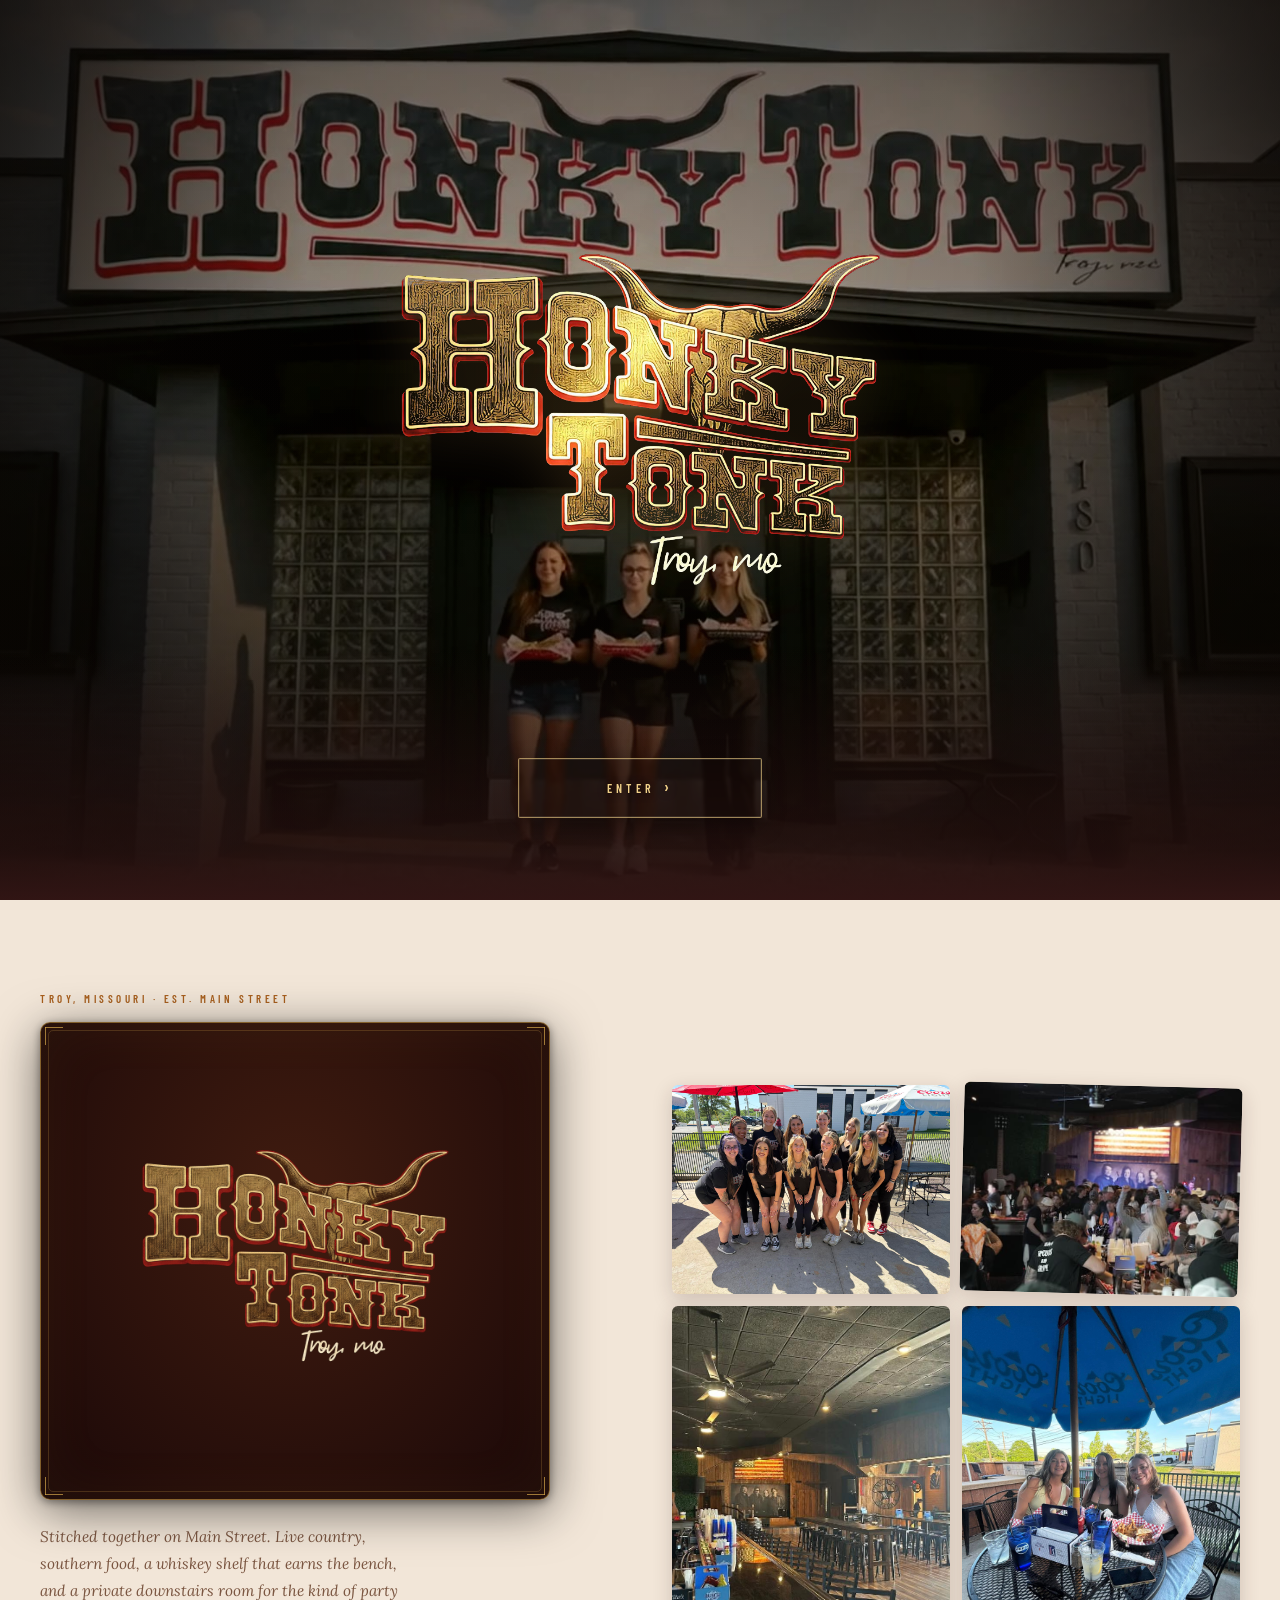
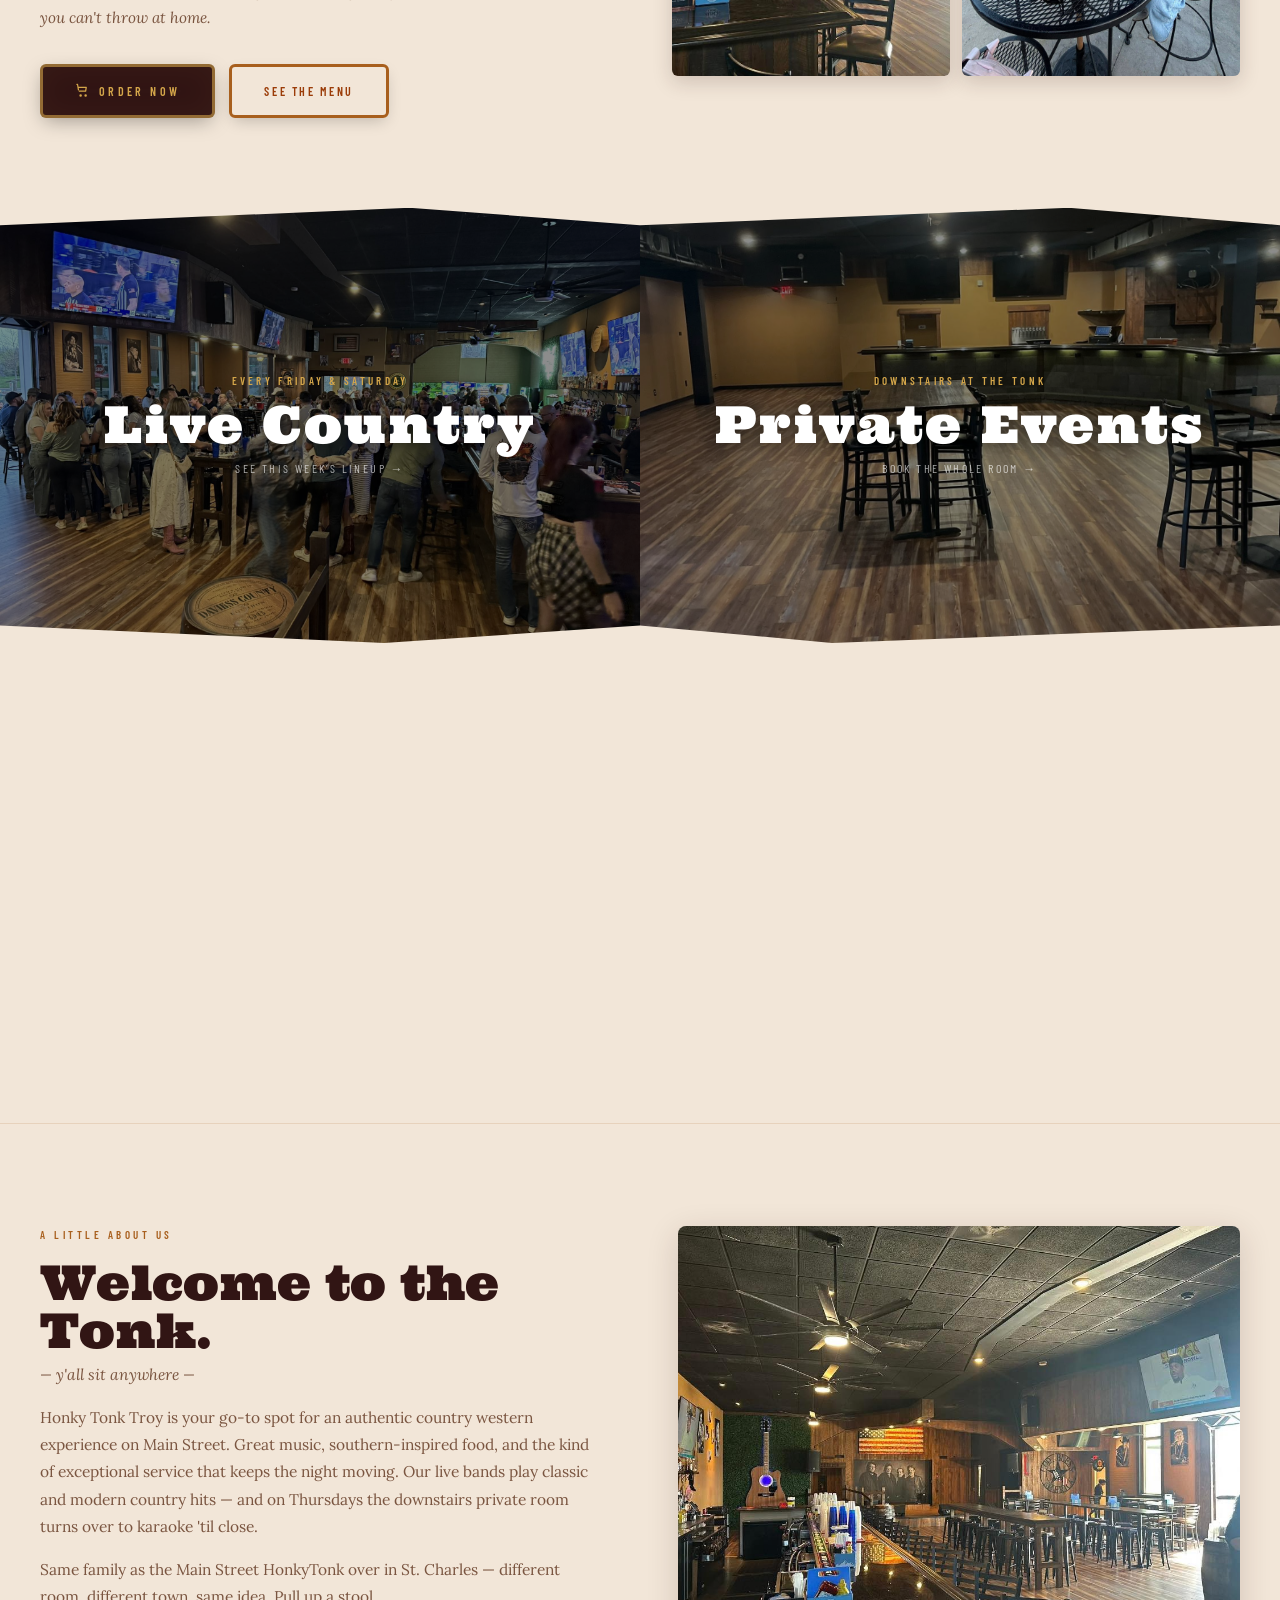
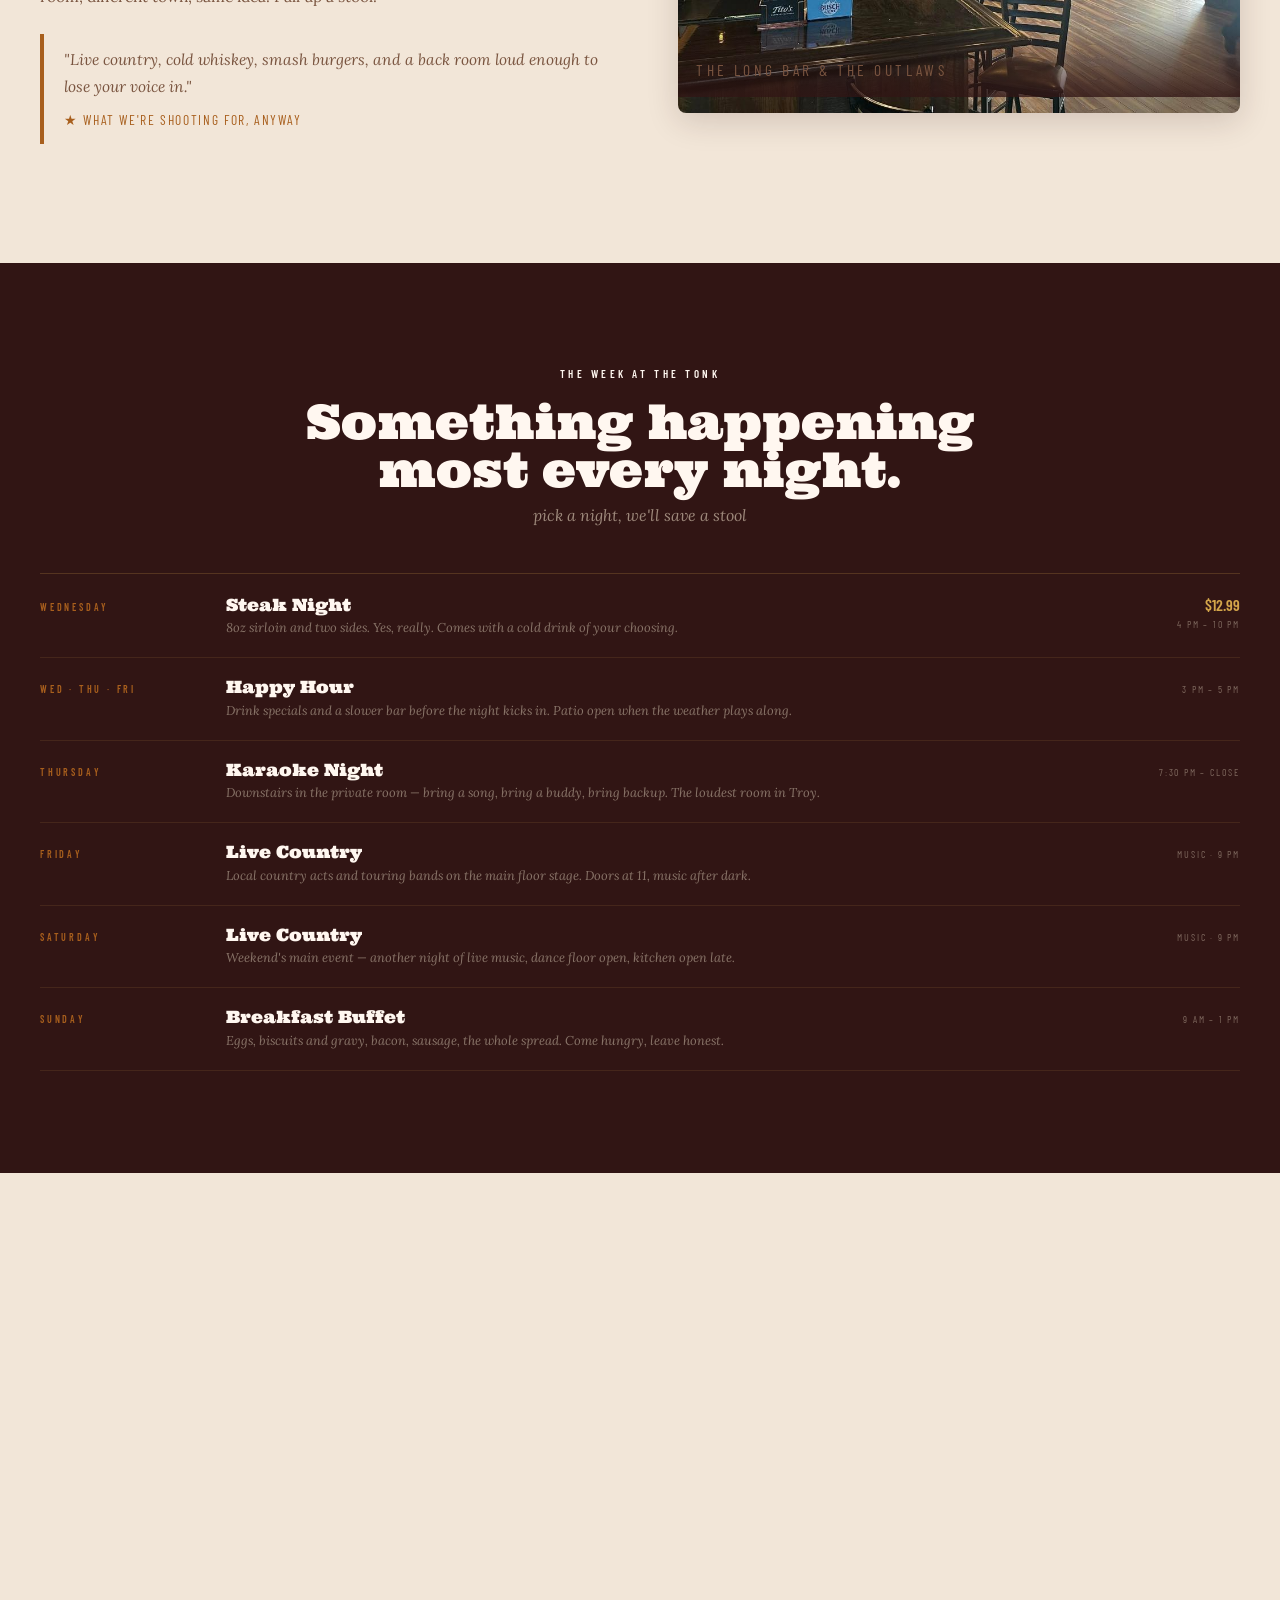
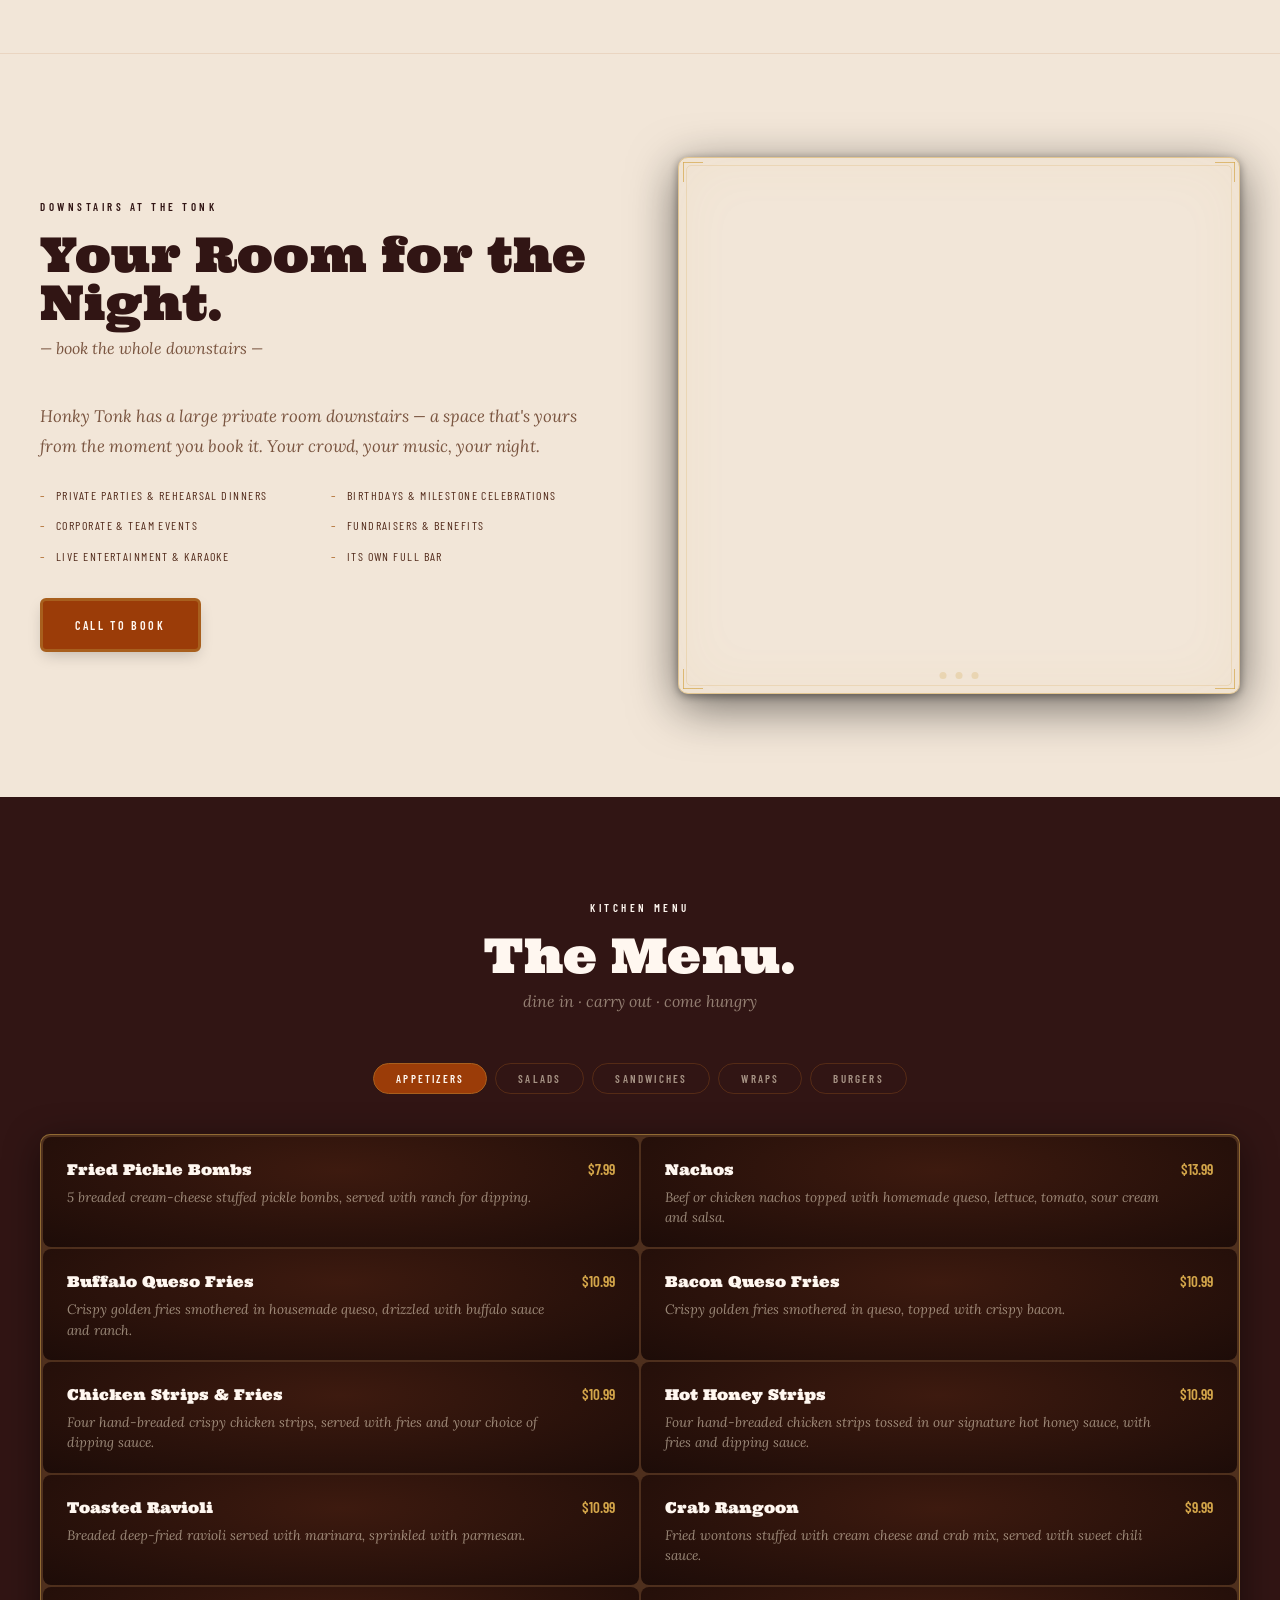
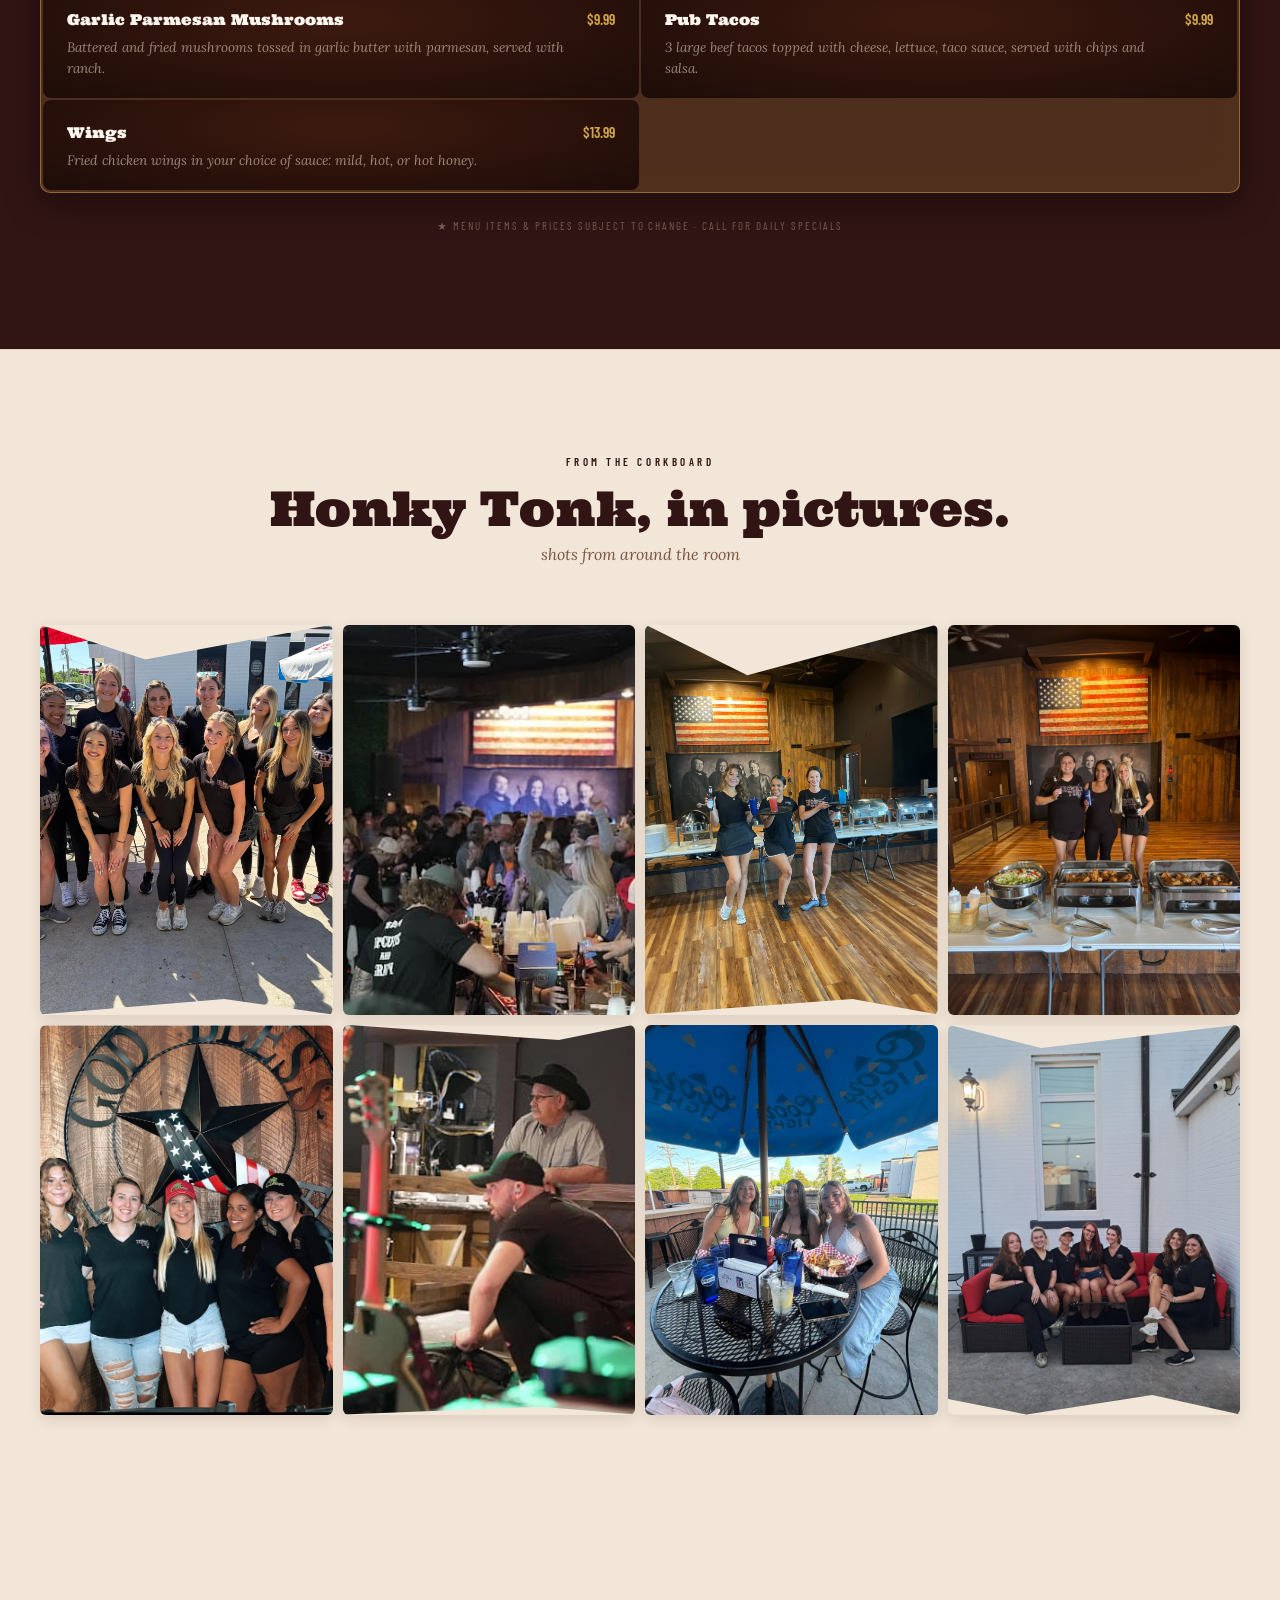
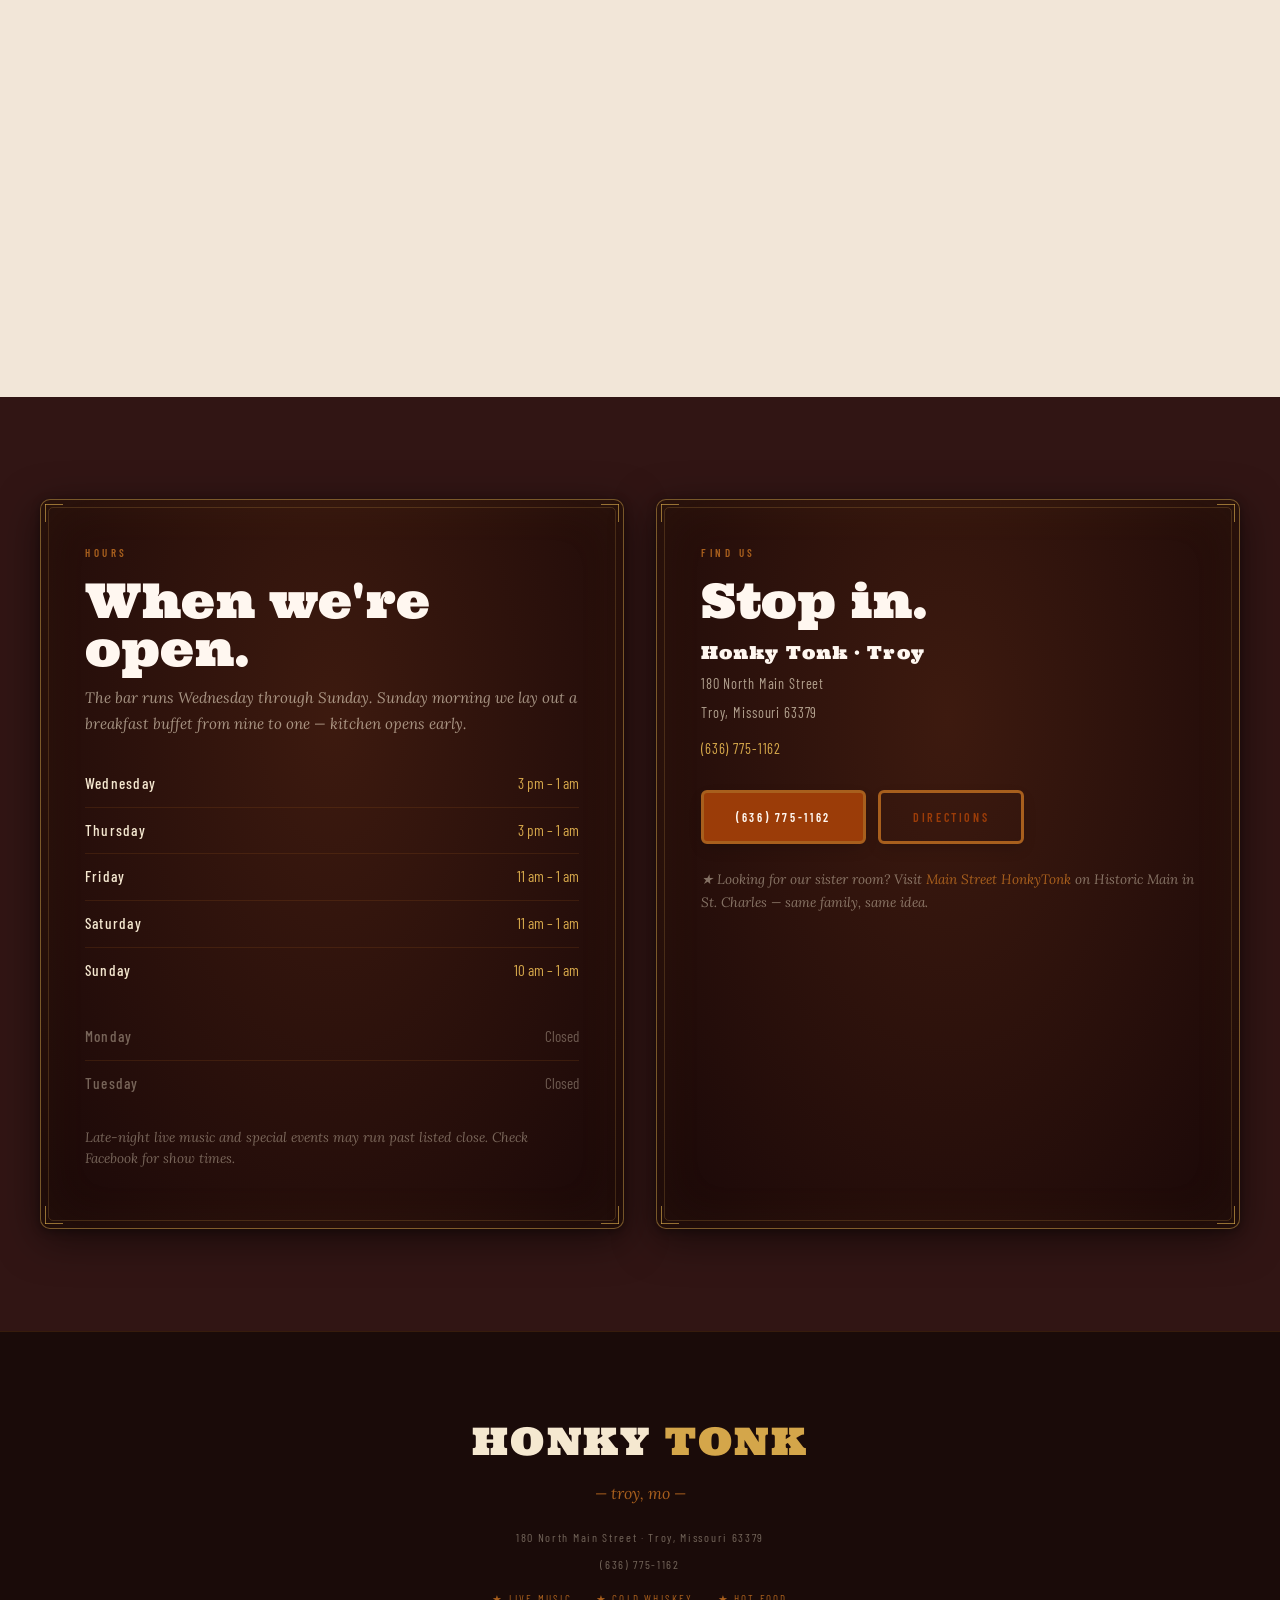
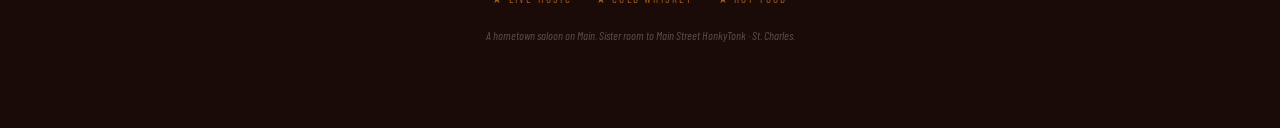
==== commit 8069cf0e: "Replace mobile Visit tab with Order" ====
--- a/index.html
+++ b/index.html
@@ -46,11 +46,11 @@
     </span>
     <span class="bt-label">Call</span>
   </a>
-  <a href="#visit" data-section="visit">
+  <a href="https://order.toasttab.com/online/troy-honky-tonk-new-180-main-street" target="_blank" rel="noopener noreferrer" aria-label="Order online from Honky Tonk Troy">
     <span class="bt-ico" aria-hidden="true">
-      <svg viewBox="0 0 24 24" width="22" height="22" fill="currentColor"><path d="M12 2a7 7 0 0 0-7 7c0 5.25 7 13 7 13s7-7.75 7-13a7 7 0 0 0-7-7zm0 9.5A2.5 2.5 0 1 1 12 6.5a2.5 2.5 0 0 1 0 5z"/></svg>
+      <svg viewBox="0 0 24 24" width="22" height="22" fill="none" stroke="currentColor" stroke-width="2" stroke-linecap="round" stroke-linejoin="round"><path d="M3 3h2l2.2 11.2a2 2 0 0 0 2 1.6h7.9a2 2 0 0 0 1.9-1.4L21 7H6"/><circle cx="10" cy="20" r="1.4"/><circle cx="18" cy="20" r="1.4"/></svg>
     </span>
-    <span class="bt-label">Visit</span>
+    <span class="bt-label">Order</span>
   </a>
 </nav>
 
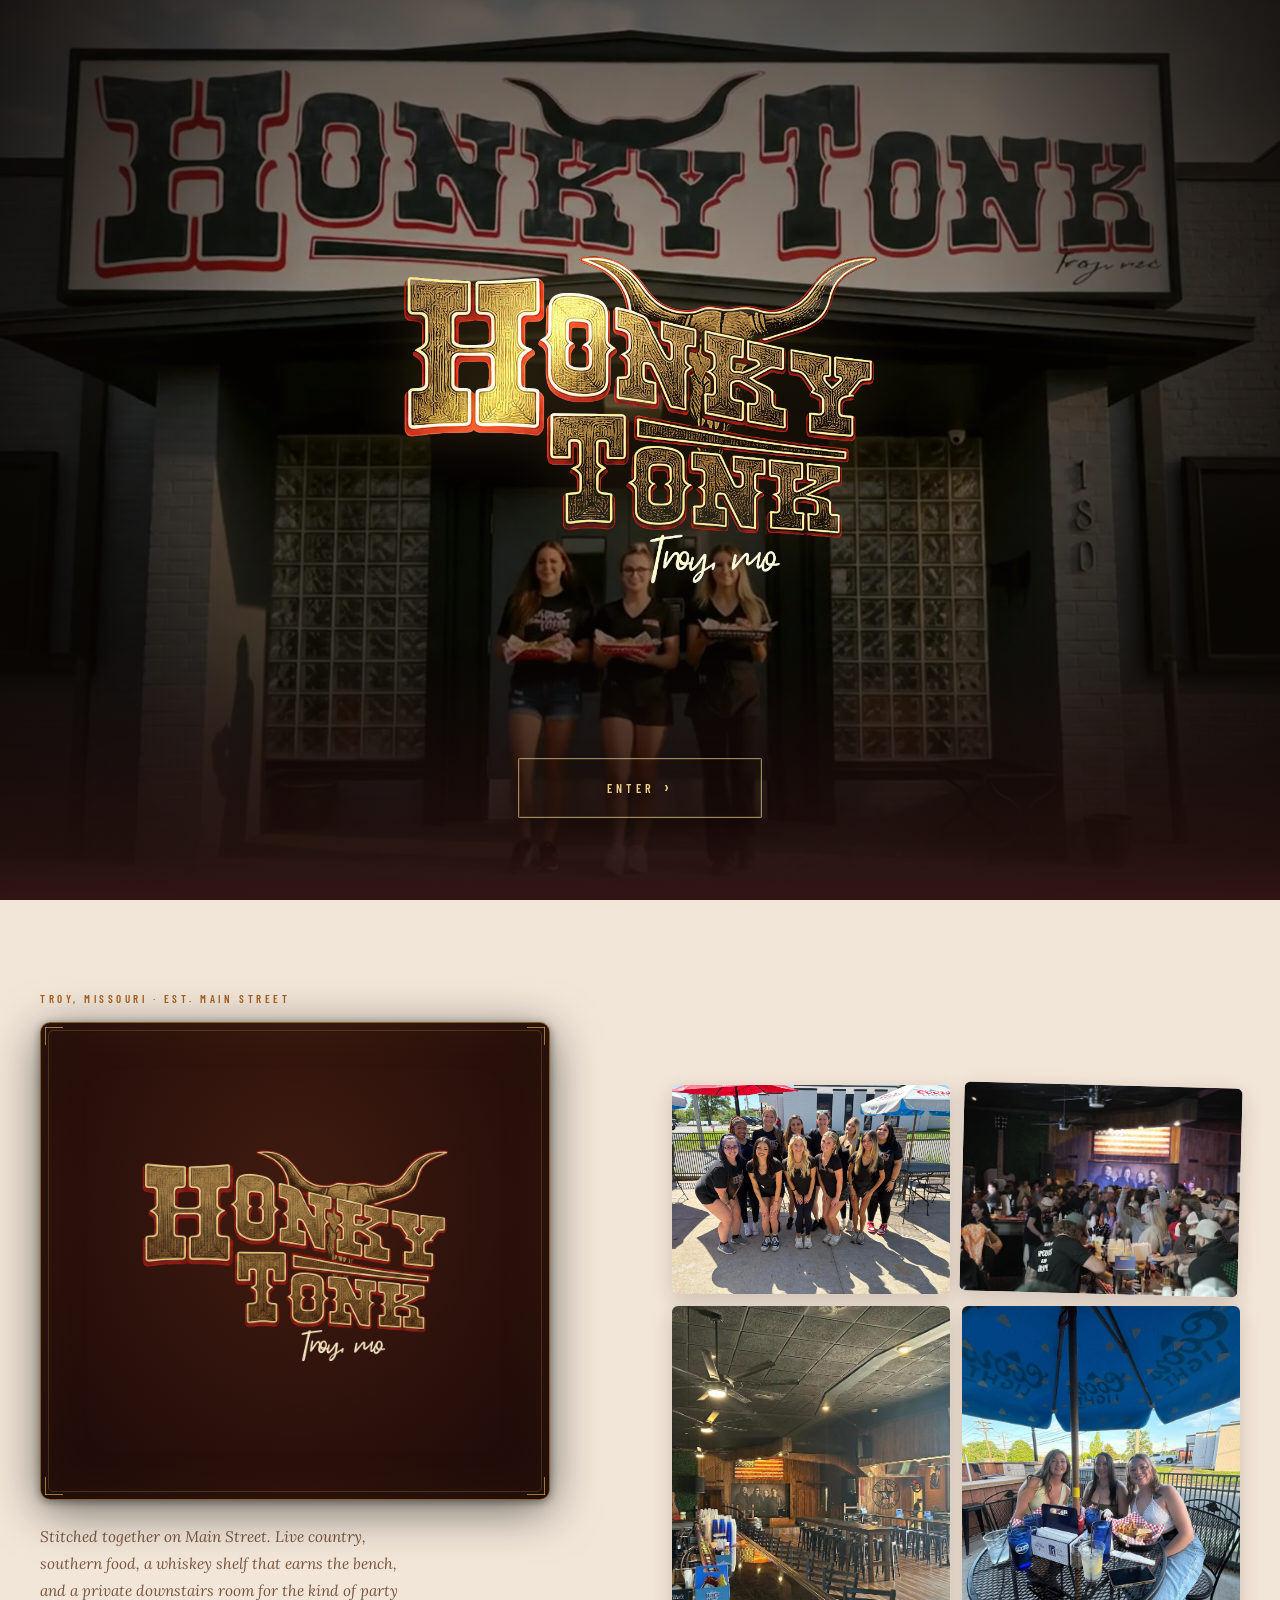
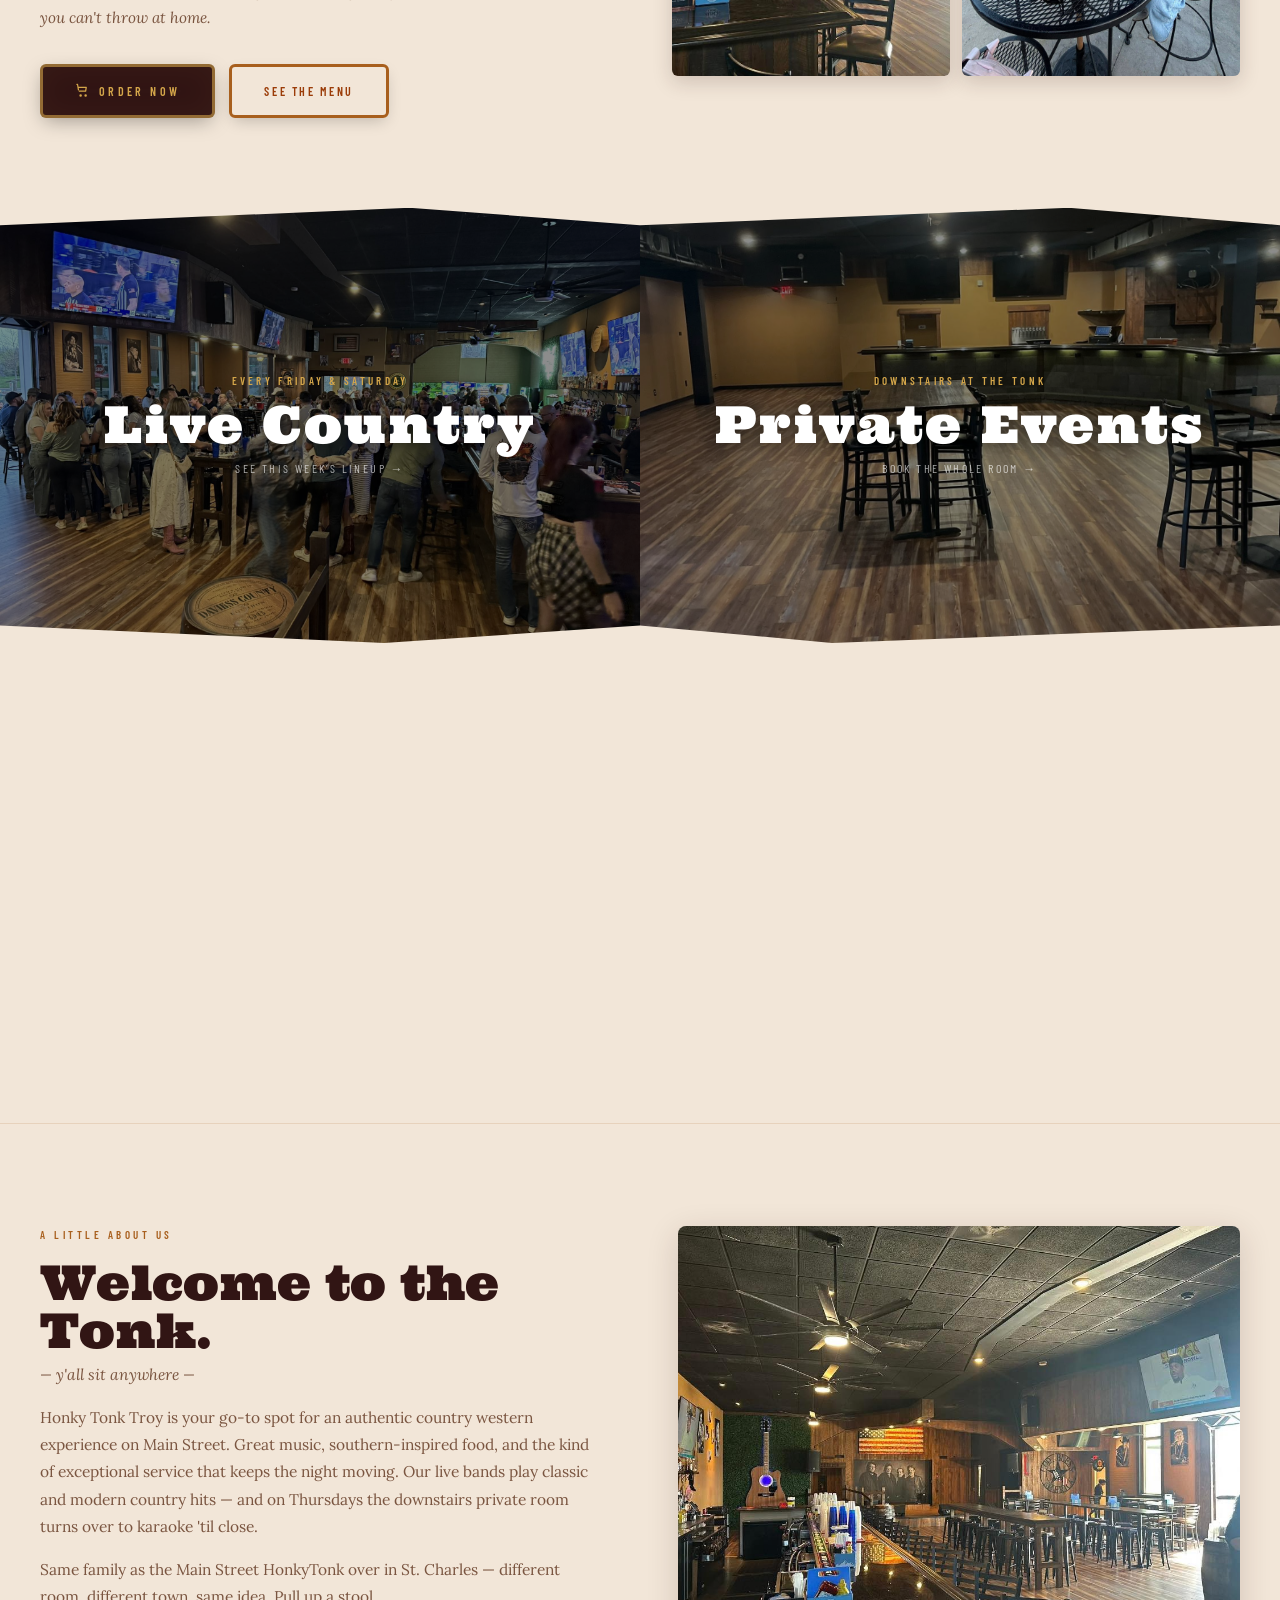
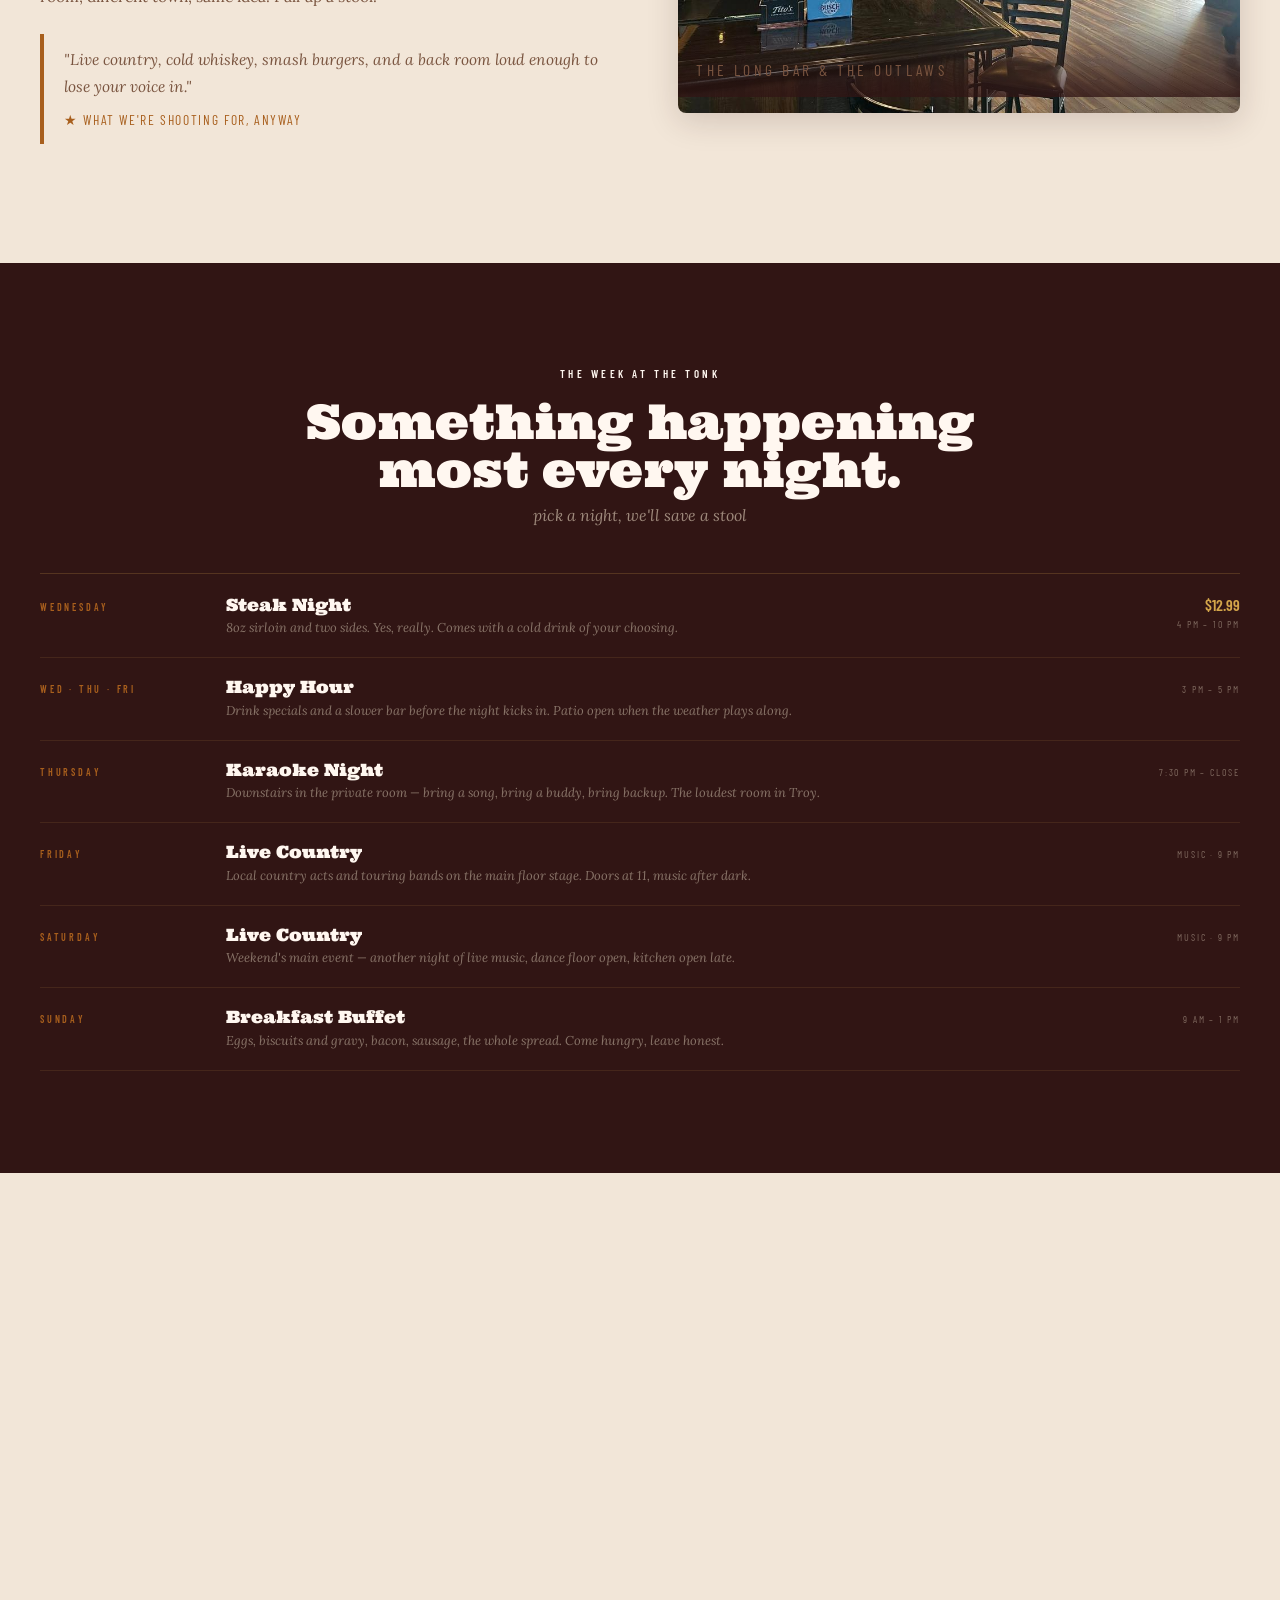
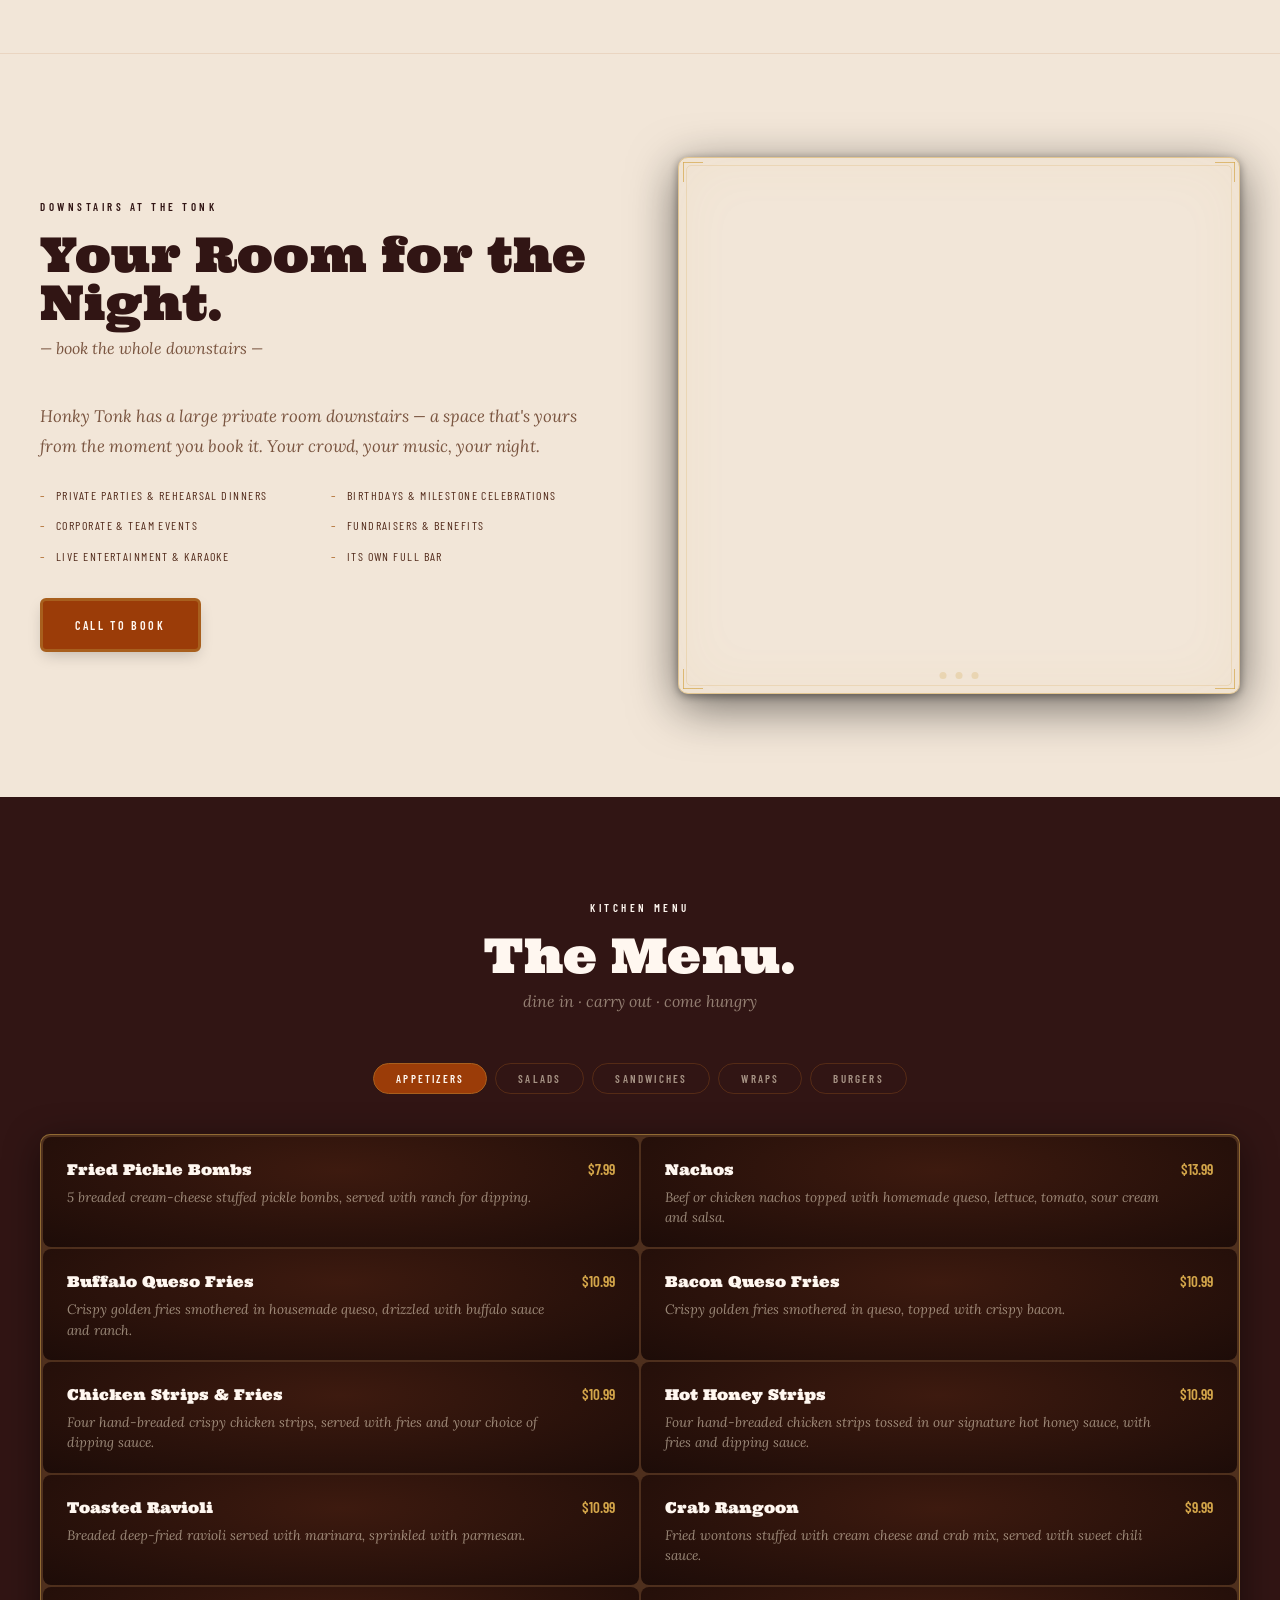
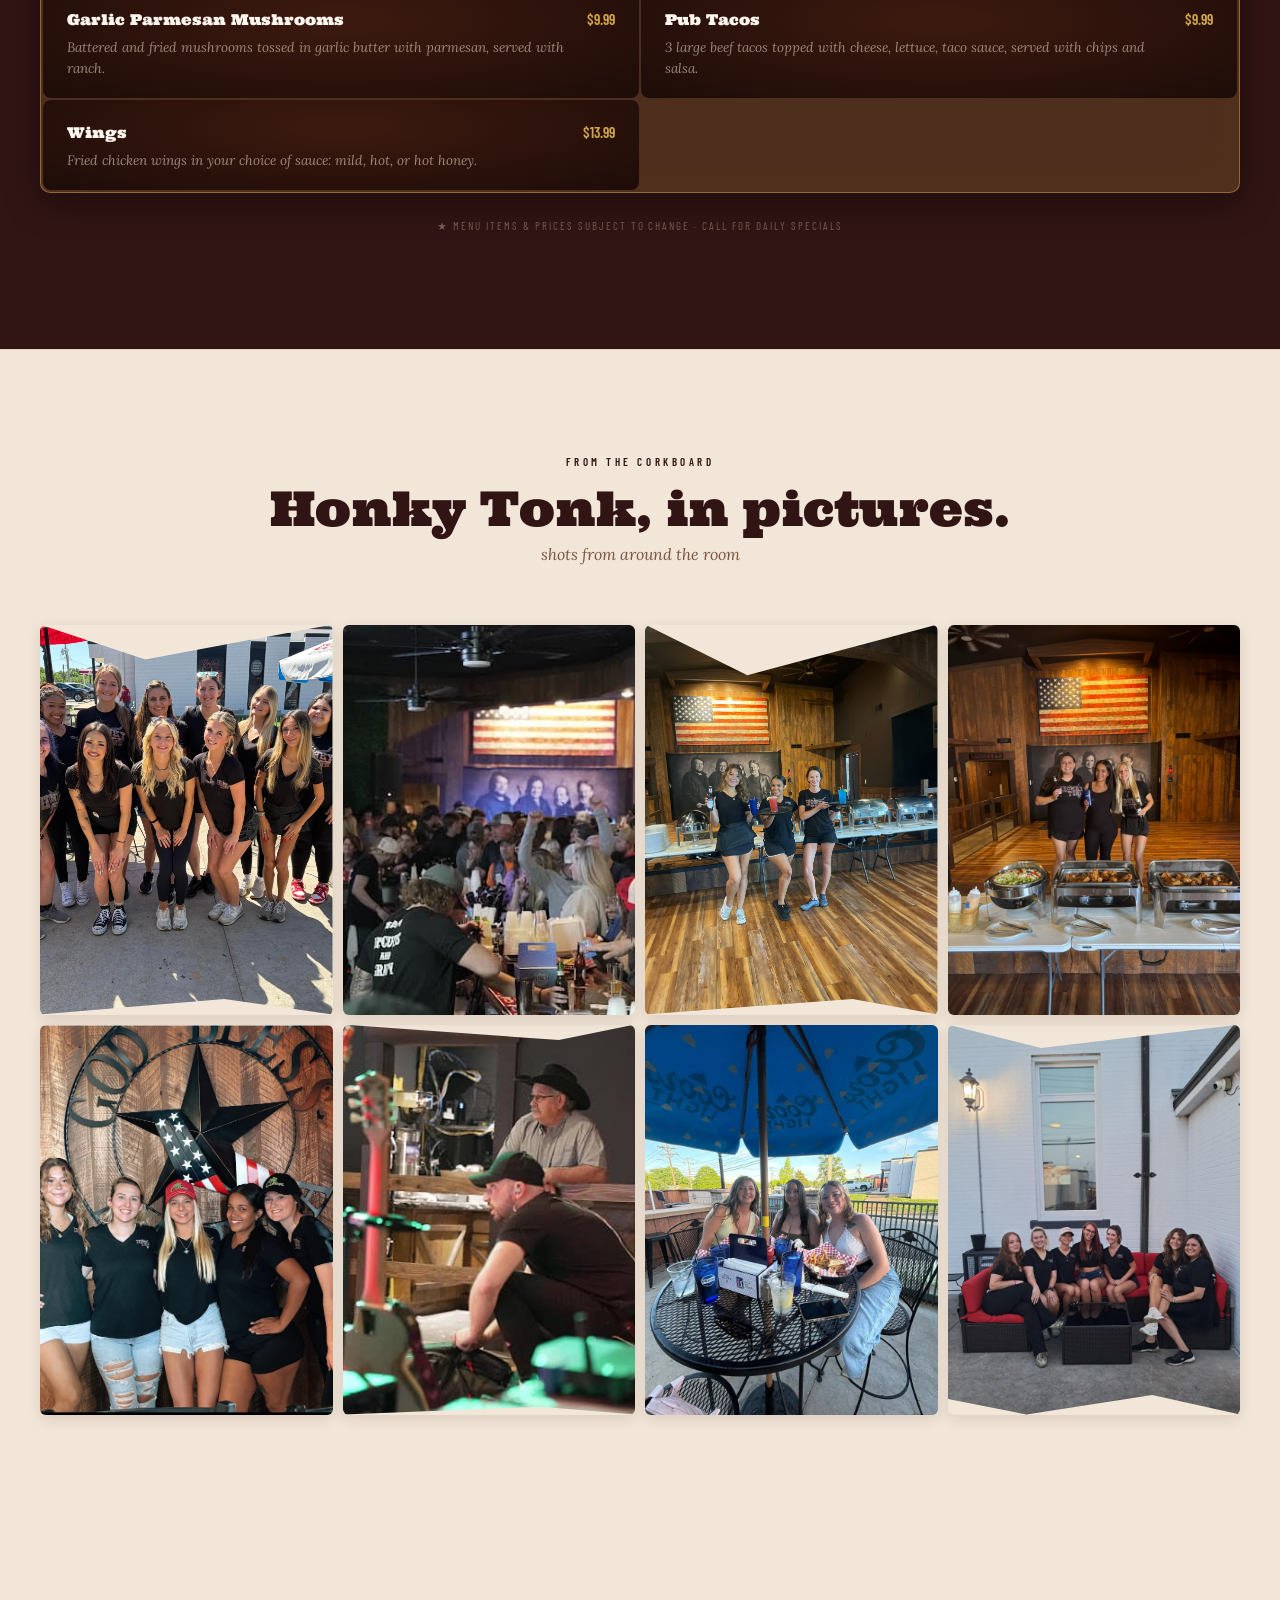
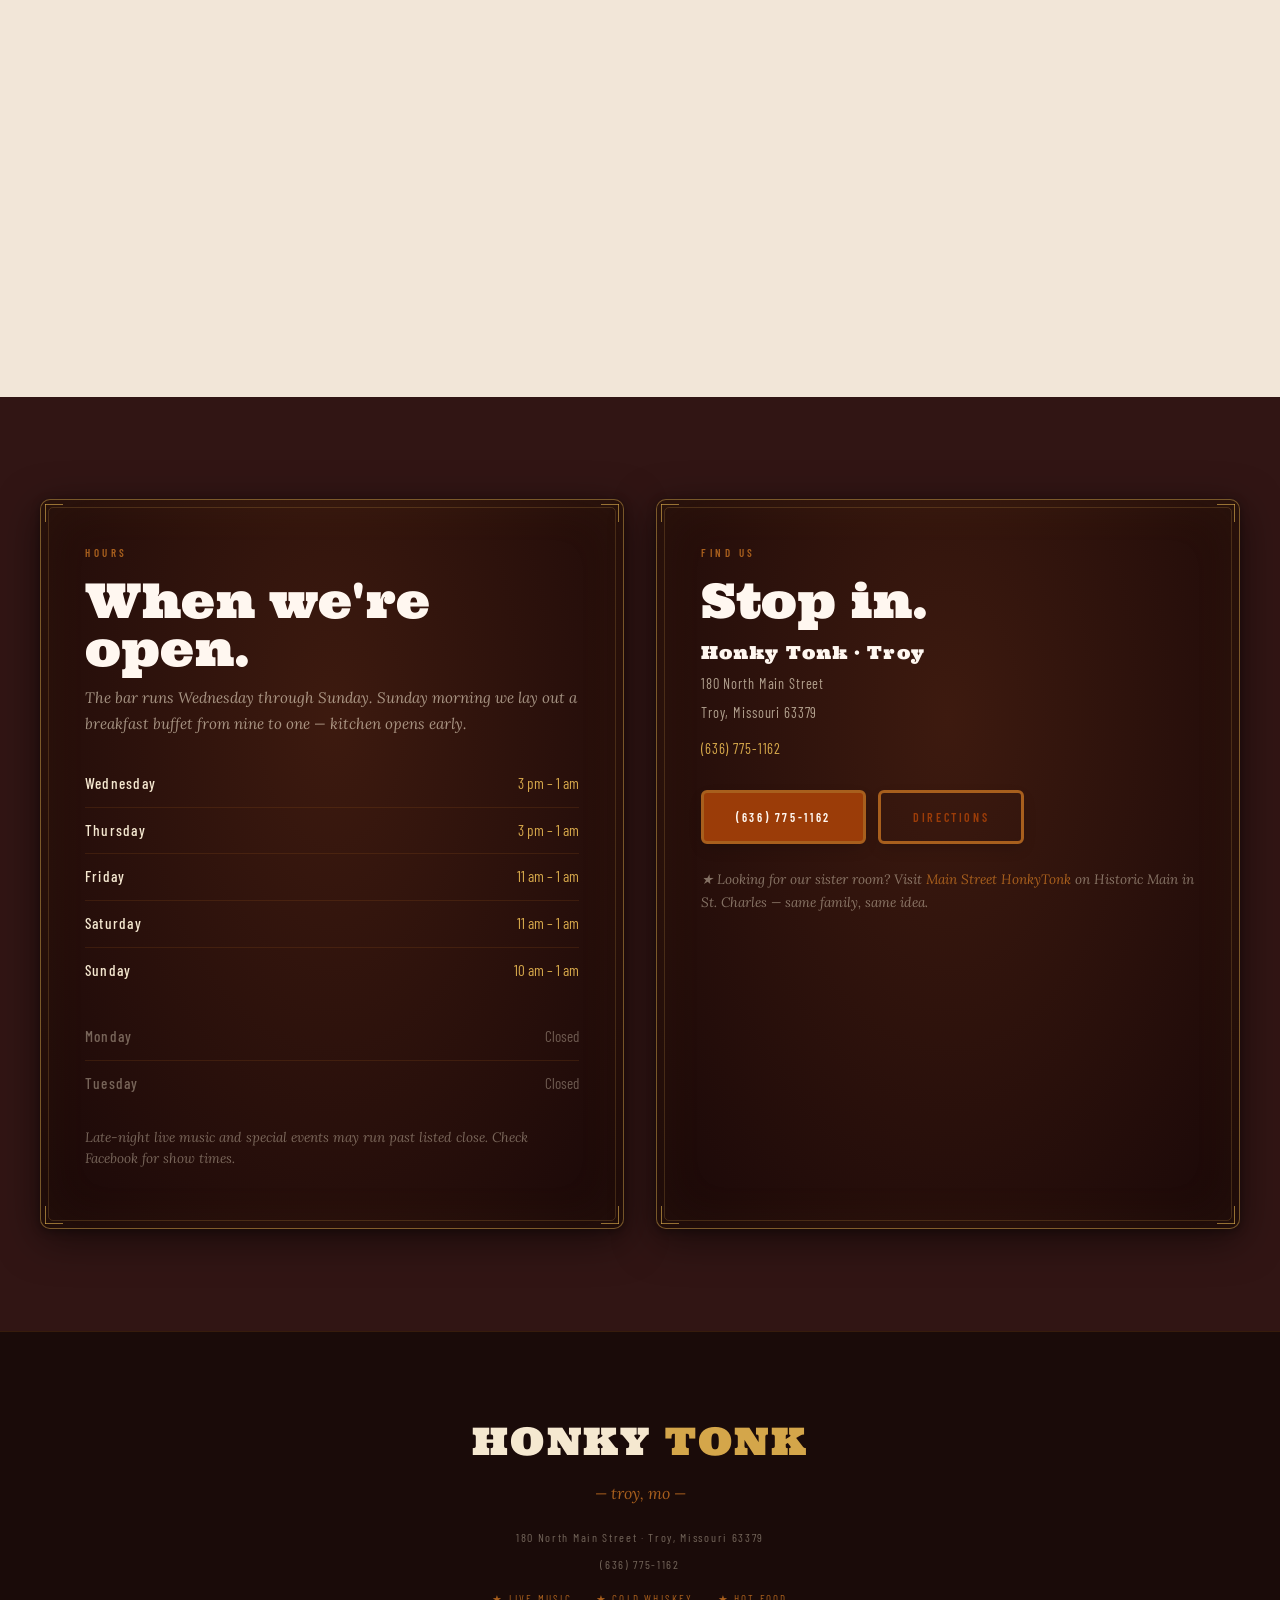
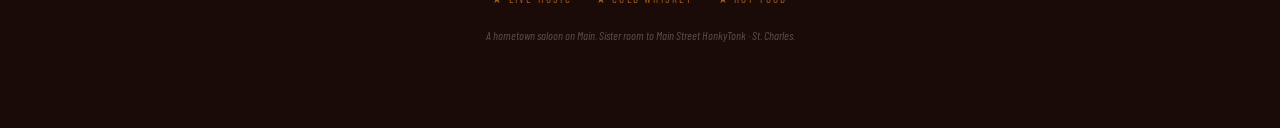
==== commit 78011abc: "Point mobile Tonight tab to Facebook" ====
--- a/index.html
+++ b/index.html
@@ -34,7 +34,7 @@
     </span>
     <span class="bt-label">Menu</span>
   </a>
-  <a href="#week" data-section="week">
+  <a href="https://www.facebook.com/BabylonBarandGrill/" target="_blank" rel="noopener noreferrer" aria-label="See tonight's updates on Facebook">
     <span class="bt-ico" aria-hidden="true">
       <svg viewBox="0 0 24 24" width="22" height="22" fill="currentColor"><path d="M12 2l2.6 6.4L21.5 9l-5 4.5 1.6 7L12 16.8 5.9 20.5 7.5 13.5l-5-4.5 6.9-.6z"/></svg>
     </span>
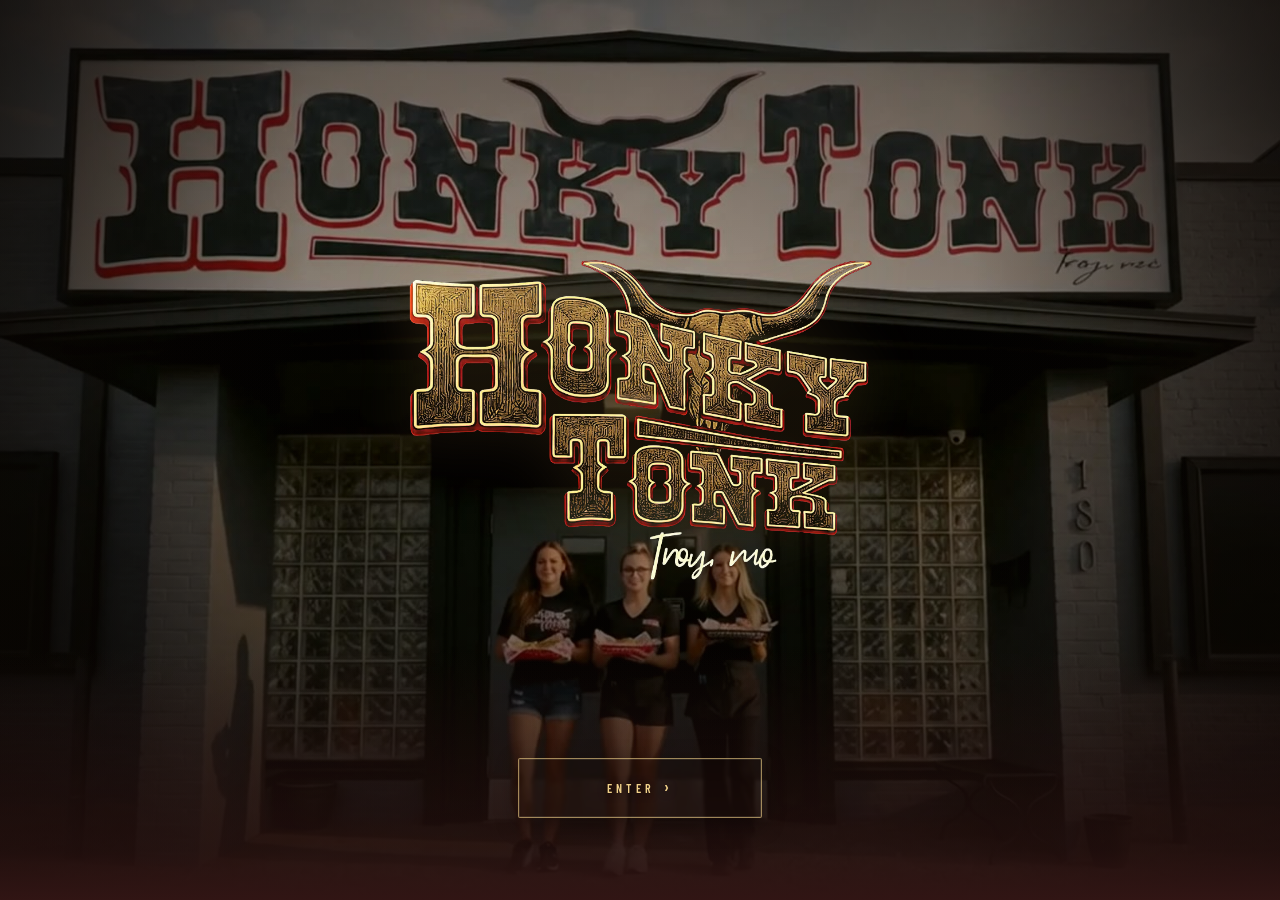
==== commit 4309d673: "Split landing page and update footer credit" ====
--- a/index.html
+++ b/index.html
@@ -4,665 +4,46 @@
   <meta charset="utf-8">
   <meta name="viewport" content="width=device-width, initial-scale=1">
   <meta name="format-detection" content="telephone=no">
-  <title>Honky Tonk · Troy, MO — Country Western Bar on Main Street</title>
-  <meta name="description" content="Honky Tonk in Troy, Missouri — a hometown country western bar at 180 Main Street with live music, southern food, Sunday breakfast buffet, steak nights, karaoke and a private downstairs for events.">
+  <title>Honky Tonk Troy</title>
+  <meta name="description" content="Enter Honky Tonk Troy, a hometown country western bar at 180 Main Street in Troy, Missouri.">
   <link rel="preconnect" href="https://fonts.googleapis.com">
   <link rel="preconnect" href="https://fonts.gstatic.com" crossorigin>
-  <link rel="stylesheet" href="assets/css/site.css?v=20260528-bottom-nav">
+  <link rel="stylesheet" href="assets/css/site.css?v=20260528-split-landing">
 </head>
 <body class="splash-active">
 
-<header id="top" class="site-header" aria-label="Site">
-  <a class="sh-logo" href="#top" aria-label="Honky Tonk Troy home">
-    <img src="images/gen/nav-logo-troy-cut.png" alt="Honky Tonk Troy">
-    <span class="sh-logo-sub">Troy, Missouri</span>
-  </a>
-  <nav class="sh-nav" aria-label="Primary">
-    <a href="#week"    data-section="week">Events</a>
-    <a href="#menu"    data-section="menu">Menu</a>
-    <a href="#private" data-section="private">Private Events</a>
-    <a href="#gallery" data-section="gallery">Gallery</a>
-    <a href="#visit"   data-section="visit">Visit</a>
-  </nav>
-  <a class="sh-cta btn" href="tel:6367751162">Call Us</a>
-</header>
-
-<nav class="bottom-tabs" aria-label="Quick nav">
-  <a href="#menu" data-section="menu">
-    <span class="bt-ico" aria-hidden="true">
-      <svg viewBox="0 0 24 24" width="22" height="22" fill="none" stroke="currentColor" stroke-width="2" stroke-linecap="round"><path d="M4 7h16M4 12h16M4 17h10"/></svg>
-    </span>
-    <span class="bt-label">Menu</span>
-  </a>
-  <a href="https://www.facebook.com/BabylonBarandGrill/" target="_blank" rel="noopener noreferrer" aria-label="See tonight's updates on Facebook">
-    <span class="bt-ico" aria-hidden="true">
-      <svg viewBox="0 0 24 24" width="22" height="22" fill="currentColor"><path d="M12 2l2.6 6.4L21.5 9l-5 4.5 1.6 7L12 16.8 5.9 20.5 7.5 13.5l-5-4.5 6.9-.6z"/></svg>
-    </span>
-    <span class="bt-label">Tonight</span>
-  </a>
-  <a class="bt-action" href="tel:6367751162" aria-label="Call Honky Tonk Troy">
-    <span class="bt-ico" aria-hidden="true">
-      <svg viewBox="0 0 24 24" width="22" height="22" fill="currentColor"><path d="M6.6 10.8a15.5 15.5 0 0 0 6.6 6.6l2.2-2.2a1 1 0 0 1 1-.25 11.4 11.4 0 0 0 3.6.58 1 1 0 0 1 1 1V20a1 1 0 0 1-1 1A17 17 0 0 1 3 4a1 1 0 0 1 1-1h3.5a1 1 0 0 1 1 1 11.4 11.4 0 0 0 .57 3.6 1 1 0 0 1-.24 1z"/></svg>
-    </span>
-    <span class="bt-label">Call</span>
-  </a>
-  <a href="https://order.toasttab.com/online/troy-honky-tonk-new-180-main-street" target="_blank" rel="noopener noreferrer" aria-label="Order online from Honky Tonk Troy">
-    <span class="bt-ico" aria-hidden="true">
-      <svg viewBox="0 0 24 24" width="22" height="22" fill="none" stroke="currentColor" stroke-width="2" stroke-linecap="round" stroke-linejoin="round"><path d="M3 3h2l2.2 11.2a2 2 0 0 0 2 1.6h7.9a2 2 0 0 0 1.9-1.4L21 7H6"/><circle cx="10" cy="20" r="1.4"/><circle cx="18" cy="20" r="1.4"/></svg>
-    </span>
-    <span class="bt-label">Order</span>
-  </a>
-</nav>
-
 <main>
-
-<!-- ===================== VIDEO LANDING ===================== -->
-<section class="video-landing" aria-label="Honky Tonk Troy">
-  <video
-    class="video-landing-media"
-    autoplay
-    muted
-    playsinline
-    preload="metadata"
-    poster="assets/video/honky-tonk-troy-landing-poster.jpg"
-  >
-    <source src="assets/video/honky-tonk-troy-landing.mp4" type="video/mp4">
-  </video>
-  <div class="video-landing-shade" aria-hidden="true"></div>
-  <div class="video-landing-content">
+  <section class="video-landing" aria-label="Honky Tonk Troy">
     <video
-      class="video-landing-logo"
+      class="video-landing-media"
       autoplay
       muted
       playsinline
-      loop
-      preload="auto"
-      aria-label="Honky Tonk Troy"
+      preload="metadata"
+      poster="assets/video/honky-tonk-troy-landing-poster.jpg"
     >
-      <source src="assets/video/logo-animated.webm" type="video/webm">
-      <source src="assets/video/logo-animated.mp4" type="video/mp4">
-      <img src="images/gen/logo-engraving-noBg-cut.png" alt="Honky Tonk Troy">
+      <source src="assets/video/honky-tonk-troy-landing.mp4" type="video/mp4">
     </video>
-    <button class="btn video-enter" type="button">Enter</button>
-  </div>
-</section>
-
-<!-- ===================== HERO ===================== -->
-<section class="hero" id="content-start">
-  <div class="container hero-grid">
-    <div class="hero-copy">
-      <p class="hero-kicker">Troy, Missouri · Est. Main Street</p>
-      <h1 class="hero-logo-heading">
-        <img class="hero-logo" src="images/gen/logo-engraving-noBg-cut.png" alt="Honky Tonk Troy">
-      </h1>
-      <p class="hero-lede">
-        Stitched together on Main Street. Live country, southern food, a
-        whiskey shelf that earns the bench, and a private downstairs room
-        for the kind of party you can't throw at home.
-      </p>
-      <div class="hero-btns">
-        <a class="btn btn-order" href="https://order.toasttab.com/online/troy-honky-tonk-new-180-main-street" target="_blank" rel="noopener noreferrer">
-          <svg aria-hidden="true" viewBox="0 0 24 24" width="15" height="15" fill="none" stroke="currentColor" stroke-width="2" stroke-linecap="round" stroke-linejoin="round"><path d="M3 2h1l1.5 9M7 13h10l1-6H6"/><circle cx="9" cy="20" r="1"/><circle cx="17" cy="20" r="1"/></svg>
-          Order Now
-        </a>
-        <a class="btn btn-outline" href="#menu">See the Menu</a>
-      </div>
+    <div class="video-landing-shade" aria-hidden="true"></div>
+    <div class="video-landing-content">
+      <video
+        class="video-landing-logo"
+        autoplay
+        muted
+        playsinline
+        loop
+        preload="auto"
+        aria-label="Honky Tonk Troy"
+      >
+        <source src="assets/video/logo-animated.webm" type="video/webm">
+        <source src="assets/video/logo-animated.mp4" type="video/mp4">
+        <img src="images/gen/logo-engraving-noBg-cut.png" alt="Honky Tonk Troy">
+      </video>
+      <button class="btn video-enter" type="button">Enter</button>
     </div>
-    <div class="hero-photos">
-      <img src="images/staff-group-outdoor.jpg" alt="The Honky Tonk Troy team out front" class="hp-1">
-      <img src="images/bar-crowd-mural.jpg" alt="The crowd at the bar under the Outlaws mural" class="hp-2">
-      <img src="images/interior-flag-mural.jpg" alt="The long bar at Honky Tonk Troy" class="hp-3">
-      <img src="images/patio-friends.jpg" alt="Friends at the patio at golden hour" class="hp-4">
-    </div>
-  </div>
-</section>
-
-<!-- ===================== FEATURE BLOCKS ===================== -->
-<div class="feature-blocks">
-  <a class="feature-block" href="#week">
-    <img src="images/packed-night.jpg" alt="Live country nights at Honky Tonk Troy">
-    <div class="fb-label">
-      <p class="fb-kicker">Every Friday &amp; Saturday</p>
-      <h2>Live Country</h2>
-      <span class="fb-sub">See this week's lineup →</span>
-    </div>
-  </a>
-  <a class="feature-block" href="#private">
-    <img src="images/downstairs-1.jpg" alt="Private event room downstairs at Honky Tonk Troy">
-    <div class="fb-label">
-      <p class="fb-kicker">Downstairs at the Tonk</p>
-      <h2>Private Events</h2>
-      <span class="fb-sub">Book the whole room →</span>
-    </div>
-  </a>
-</div>
-
-<!-- ===================== PARALLAX BREAK 1 ===================== -->
-<div class="parallax-break pb-crowd" aria-hidden="true"></div>
-
-<!-- ===================== ABOUT ===================== -->
-<section class="about section-pad" id="about">
-  <div class="container about-grid">
-    <div>
-      <span class="kicker">A little about us</span>
-      <h2>Welcome to the Tonk.</h2>
-      <p class="about-subtitle">— y'all sit anywhere —</p>
-      <p>
-        Honky Tonk Troy is your go-to spot for an authentic country western
-        experience on Main Street. Great music, southern-inspired food, and
-        the kind of exceptional service that keeps the night moving. Our live
-        bands play classic and modern country hits — and on Thursdays the
-        downstairs private room turns over to karaoke 'til close.
-      </p>
-      <p>
-        Same family as the Main Street HonkyTonk over in St. Charles —
-        different room, different town, same idea. Pull up a stool.
-      </p>
-      <p class="quote">
-        "Live country, cold whiskey, smash burgers, and a back room loud
-        enough to lose your voice in."
-        <span class="by">★ what we're shooting for, anyway</span>
-      </p>
-    </div>
-    <div class="about-photo">
-      <img src="images/interior-flag-mural.jpg" alt="Honky Tonk Troy interior — long bar, American flag, Outlaws mural in back">
-      <p class="photo-caption">the long bar &amp; the outlaws</p>
-    </div>
-  </div>
-</section>
-
-<!-- ===================== WEEKLY EVENTS ===================== -->
-<section class="events section-pad" id="week">
-  <div class="container">
-    <div class="events-hd">
-      <span class="kicker">The week at the tonk</span>
-      <h2>Something happening<br>most every night.</h2>
-      <p class="section-sub">pick a night, we'll save a stool</p>
-    </div>
-
-    <div class="week-schedule">
-      <div class="ws-row">
-        <div class="ws-day">Wednesday</div>
-        <div class="ws-body">
-          <span class="ws-name">Steak Night</span>
-          <p class="ws-desc">8oz sirloin and two sides. Yes, really. Comes with a cold drink of your choosing.</p>
-        </div>
-        <div class="ws-meta">
-          <span class="ws-price">$12.99</span>
-          <span class="ws-time">4 pm – 10 pm</span>
-        </div>
-      </div>
-
-      <div class="ws-row">
-        <div class="ws-day">Wed · Thu · Fri</div>
-        <div class="ws-body">
-          <span class="ws-name">Happy Hour</span>
-          <p class="ws-desc">Drink specials and a slower bar before the night kicks in. Patio open when the weather plays along.</p>
-        </div>
-        <div class="ws-meta">
-          <span class="ws-time">3 pm – 5 pm</span>
-        </div>
-      </div>
-
-      <div class="ws-row">
-        <div class="ws-day">Thursday</div>
-        <div class="ws-body">
-          <span class="ws-name">Karaoke Night</span>
-          <p class="ws-desc">Downstairs in the private room — bring a song, bring a buddy, bring backup. The loudest room in Troy.</p>
-        </div>
-        <div class="ws-meta">
-          <span class="ws-time">7:30 pm – close</span>
-        </div>
-      </div>
-
-      <div class="ws-row">
-        <div class="ws-day">Friday</div>
-        <div class="ws-body">
-          <span class="ws-name">Live Country</span>
-          <p class="ws-desc">Local country acts and touring bands on the main floor stage. Doors at 11, music after dark.</p>
-        </div>
-        <div class="ws-meta">
-          <span class="ws-time">Music · 9 pm</span>
-        </div>
-      </div>
-
-      <div class="ws-row">
-        <div class="ws-day">Saturday</div>
-        <div class="ws-body">
-          <span class="ws-name">Live Country</span>
-          <p class="ws-desc">Weekend's main event — another night of live music, dance floor open, kitchen open late.</p>
-        </div>
-        <div class="ws-meta">
-          <span class="ws-time">Music · 9 pm</span>
-        </div>
-      </div>
-
-      <div class="ws-row">
-        <div class="ws-day">Sunday</div>
-        <div class="ws-body">
-          <span class="ws-name">Breakfast Buffet</span>
-          <p class="ws-desc">Eggs, biscuits and gravy, bacon, sausage, the whole spread. Come hungry, leave honest.</p>
-        </div>
-        <div class="ws-meta">
-          <span class="ws-time">9 am – 1 pm</span>
-        </div>
-      </div>
-    </div>
-  </div>
-</section>
-
-<!-- ===================== PARALLAX BREAK 2 ===================== -->
-<div class="parallax-break pb-guitar" aria-hidden="true"></div>
-
-<!-- ===================== PRIVATE EVENTS ===================== -->
-<section class="babylon section-pad" id="private">
-  <div class="container babylon-grid">
-    <div>
-      <span class="kicker">downstairs at the tonk</span>
-      <h2>Your Room for the Night.</h2>
-      <p class="section-sub">— book the whole downstairs —</p>
-      <p class="lede">
-        Honky Tonk has a large private room downstairs — a space that's yours
-        from the moment you book it. Your crowd, your music, your night.
-      </p>
-      <ul class="features">
-        <li>Private parties &amp; rehearsal dinners</li>
-        <li>Birthdays &amp; milestone celebrations</li>
-        <li>Corporate &amp; team events</li>
-        <li>Fundraisers &amp; benefits</li>
-        <li>Live entertainment &amp; karaoke</li>
-        <li>Its own full bar</li>
-      </ul>
-      <a class="btn" href="tel:6367751162">Call to Book</a>
-    </div>
-    <div class="slideshow">
-      <figure class="ss-slide ss-1">
-        <img src="images/downstairs-1.jpg" alt="The private event room downstairs at Honky Tonk Troy">
-        <figcaption>the downstairs room</figcaption>
-      </figure>
-      <figure class="ss-slide ss-2">
-        <img src="images/downstairs-2.jpg" alt="Downstairs at Honky Tonk Troy set up for a private event">
-        <figcaption>ready for your party</figcaption>
-      </figure>
-      <figure class="ss-slide ss-3">
-        <img src="images/downstairs-3.jpg" alt="The full bar downstairs at Honky Tonk Troy">
-        <figcaption>your own bar</figcaption>
-      </figure>
-      <div class="ss-dots" aria-hidden="true">
-        <span class="ss-dot sd-1"></span>
-        <span class="ss-dot sd-2"></span>
-        <span class="ss-dot sd-3"></span>
-      </div>
-    </div>
-  </div>
-</section>
-
-<!-- ===================== MENU ===================== -->
-<section class="menu section-pad" id="menu">
-  <div class="container">
-    <div class="menu-hd">
-      <span class="kicker">Kitchen menu</span>
-      <h2>The Menu.</h2>
-      <p class="section-sub">dine in · carry out · come hungry</p>
-    </div>
-
-    <div class="menu-tabs" role="tablist" aria-label="Menu sections">
-      <button class="menu-tab is-active" data-target="menu-apps"   type="button">Appetizers</button>
-      <button class="menu-tab"           data-target="menu-salads" type="button">Salads</button>
-      <button class="menu-tab"           data-target="menu-sand"   type="button">Sandwiches</button>
-      <button class="menu-tab"           data-target="menu-wraps"  type="button">Wraps</button>
-      <button class="menu-tab"           data-target="menu-burg"   type="button">Burgers</button>
-    </div>
-
-    <div class="menu-panels">
-
-      <div class="menu-panel is-active" id="menu-apps">
-        <ul class="menu-list">
-          <li>
-            <div>
-              <p class="name">Fried Pickle Bombs</p>
-              <p class="desc">5 breaded cream-cheese stuffed pickle bombs, served with ranch for dipping.</p>
-            </div>
-            <span class="price">$7.99</span>
-          </li>
-          <li>
-            <div>
-              <p class="name">Nachos</p>
-              <p class="desc">Beef or chicken nachos topped with homemade queso, lettuce, tomato, sour cream and salsa.</p>
-            </div>
-            <span class="price">$13.99</span>
-          </li>
-          <li>
-            <div>
-              <p class="name">Buffalo Queso Fries</p>
-              <p class="desc">Crispy golden fries smothered in housemade queso, drizzled with buffalo sauce and ranch.</p>
-            </div>
-            <span class="price">$10.99</span>
-          </li>
-          <li>
-            <div>
-              <p class="name">Bacon Queso Fries</p>
-              <p class="desc">Crispy golden fries smothered in queso, topped with crispy bacon.</p>
-            </div>
-            <span class="price">$10.99</span>
-          </li>
-          <li>
-            <div>
-              <p class="name">Chicken Strips &amp; Fries</p>
-              <p class="desc">Four hand-breaded crispy chicken strips, served with fries and your choice of dipping sauce.</p>
-            </div>
-            <span class="price">$10.99</span>
-          </li>
-          <li>
-            <div>
-              <p class="name">Hot Honey Strips</p>
-              <p class="desc">Four hand-breaded chicken strips tossed in our signature hot honey sauce, with fries and dipping sauce.</p>
-            </div>
-            <span class="price">$10.99</span>
-          </li>
-          <li>
-            <div>
-              <p class="name">Toasted Ravioli</p>
-              <p class="desc">Breaded deep-fried ravioli served with marinara, sprinkled with parmesan.</p>
-            </div>
-            <span class="price">$10.99</span>
-          </li>
-          <li>
-            <div>
-              <p class="name">Crab Rangoon</p>
-              <p class="desc">Fried wontons stuffed with cream cheese and crab mix, served with sweet chili sauce.</p>
-            </div>
-            <span class="price">$9.99</span>
-          </li>
-          <li>
-            <div>
-              <p class="name">Garlic Parmesan Mushrooms</p>
-              <p class="desc">Battered and fried mushrooms tossed in garlic butter with parmesan, served with ranch.</p>
-            </div>
-            <span class="price">$9.99</span>
-          </li>
-          <li>
-            <div>
-              <p class="name">Pub Tacos</p>
-              <p class="desc">3 large beef tacos topped with cheese, lettuce, taco sauce, served with chips and salsa.</p>
-            </div>
-            <span class="price">$9.99</span>
-          </li>
-          <li>
-            <div>
-              <p class="name">Wings</p>
-              <p class="desc">Fried chicken wings in your choice of sauce: mild, hot, or hot honey.</p>
-            </div>
-            <span class="price">$13.99</span>
-          </li>
-        </ul>
-      </div>
-
-      <div class="menu-panel" id="menu-salads">
-        <ul class="menu-list">
-          <li>
-            <div>
-              <p class="name">Cobb Salad</p>
-              <p class="desc">Romaine topped with seasoned grilled chicken, crispy bacon, hardboiled egg, Provel, tomato and housemade croutons. Choice of dressing.</p>
-            </div>
-            <span class="price">$12.99</span>
-          </li>
-          <li>
-            <div>
-              <p class="name">Buffalo Chicken Salad</p>
-              <p class="desc">Grilled or fried chicken over romaine with tomato, Provel and croutons, drizzled with buffalo sauce and ranch.</p>
-            </div>
-            <span class="price">$12.99</span>
-          </li>
-          <li>
-            <div>
-              <p class="name">Chicken Caesar Salad</p>
-              <p class="desc">Grilled chicken, romaine, parmesan and housemade croutons with Caesar dressing.</p>
-            </div>
-            <span class="price">$12.99</span>
-          </li>
-        </ul>
-      </div>
-
-      <div class="menu-panel" id="menu-sand">
-        <ul class="menu-list">
-          <li>
-            <div>
-              <p class="name">Buffalo Chicken Sandwich</p>
-              <p class="desc">Fried or grilled chicken tossed in signature buffalo sauce, topped with provolone and pickles on a brioche bun. Ranch on the side.</p>
-            </div>
-            <span class="price">$13.99</span>
-          </li>
-          <li>
-            <div>
-              <p class="name">French Dip</p>
-              <p class="desc">Thinly sliced roast beef topped with provolone on a toasted bun, served with au jus for dipping.</p>
-            </div>
-            <span class="price">$13.99</span>
-          </li>
-          <li>
-            <div>
-              <p class="name">California Chicken Sandwich</p>
-              <p class="desc">Thinly sliced grilled chicken topped with provolone, drizzled with housemade ranch dressing.</p>
-            </div>
-            <span class="price">$13.99</span>
-          </li>
-          <li>
-            <div>
-              <p class="name">Cajun Chicken Sandwich</p>
-              <p class="desc">Grilled chicken dusted with Cajun seasoning, topped with provolone on a brioche bun. Chipotle ranch for dipping.</p>
-            </div>
-            <span class="price">$13.99</span>
-          </li>
-          <li>
-            <div>
-              <p class="name">Philly Cheesesteak</p>
-              <p class="desc">Thinly sliced roast beef tossed with sautéed peppers and onions, melted Provel on a toasted hoagie.</p>
-            </div>
-            <span class="price">$13.99</span>
-          </li>
-          <li class="menu-list-note">★ Served with tots or fries · onion rings or side salad +$1</li>
-        </ul>
-      </div>
-
-      <div class="menu-panel" id="menu-wraps">
-        <ul class="menu-list">
-          <li>
-            <div>
-              <p class="name">Chicken Caesar Wrap</p>
-              <p class="desc">Grilled or fried chicken, romaine, parmesan, housemade croutons and Caesar dressing in a flour tortilla.</p>
-            </div>
-            <span class="price">$13.99</span>
-          </li>
-          <li>
-            <div>
-              <p class="name">Buffalo Chicken Wrap</p>
-              <p class="desc">Fried or grilled chicken tossed in mild buffalo, lettuce and tomato in a flour tortilla. Ranch on the side.</p>
-            </div>
-            <span class="price">$13.99</span>
-          </li>
-          <li>
-            <div>
-              <p class="name">Southwest Chicken Wrap</p>
-              <p class="desc">Grilled chicken, sautéed tri-color peppers, pepperjack, crispy bacon and chipotle ranch in a flour tortilla.</p>
-            </div>
-            <span class="price">$13.99</span>
-          </li>
-        </ul>
-      </div>
-
-      <div class="menu-panel" id="menu-burg">
-        <ul class="menu-list">
-          <li>
-            <div>
-              <p class="name">Classic Smash Burger</p>
-              <p class="desc">Classic juicy smashed beef patties. Lettuce, tomato, pickle &amp; onion on request. Add cheese $1 · add bacon $1.</p>
-            </div>
-            <span class="price">$10.99 / $11.99 / $12.99</span>
-          </li>
-          <li>
-            <div>
-              <p class="name">Hangover Burger</p>
-              <p class="desc">Seasoned double smash burger topped with American cheese, crispy bacon and an over-medium egg.</p>
-            </div>
-            <span class="price">$13.99</span>
-          </li>
-          <li>
-            <div>
-              <p class="name">Western Burger</p>
-              <p class="desc">Double smash burger with American cheese, crispy bacon and an onion ring, drizzled with BBQ sauce.</p>
-            </div>
-            <span class="price">$13.99</span>
-          </li>
-          <li>
-            <div>
-              <p class="name">Frisco Melt</p>
-              <p class="desc">Two juicy beef patties with American &amp; Swiss, topped with Frisco sauce on sourdough.</p>
-            </div>
-            <span class="price">$13.99</span>
-          </li>
-          <li>
-            <div>
-              <p class="name">Adult Grilled Cheese Burger</p>
-              <p class="desc">Two beef patties topped with provolone, Swiss, American and applewood-smoked bacon on Texas toast.</p>
-            </div>
-            <span class="price">$13.99</span>
-          </li>
-          <li>
-            <div>
-              <p class="name">Spicy Smash Burger</p>
-              <p class="desc">Two patties topped with pepperjack, candied jalapeños, applewood bacon and chipotle ranch.</p>
-            </div>
-            <span class="price">$13.99</span>
-          </li>
-          <li class="menu-list-note">★ Served with tots or fries · onion rings or side salad +$1</li>
-        </ul>
-      </div>
-
-    </div>
-
-    <p class="menu-note">★ Menu items &amp; prices subject to change · Call for daily specials</p>
-  </div>
-</section>
-
-<!-- ===================== GALLERY ===================== -->
-<section class="gallery section-pad" id="gallery">
-  <div class="container">
-    <div class="gallery-hd">
-      <span class="kicker">From the corkboard</span>
-      <h2>Honky Tonk, in pictures.</h2>
-      <p class="section-sub">shots from around the room</p>
-    </div>
-
-    <div class="gallery-grid">
-      <figure class="gp">
-        <img src="images/staff-group-outdoor.jpg" alt="The Honky Tonk Troy staff out front on the patio">
-        <figcaption>the troy team</figcaption>
-      </figure>
-      <figure class="gp">
-        <img src="images/bar-crowd-mural.jpg" alt="The crowd at the bar under the Outlaws mural">
-        <figcaption>under the outlaws</figcaption>
-      </figure>
-      <figure class="gp">
-        <img src="images/staff-drinks.jpg" alt="Servers with drink trays at Honky Tonk Troy">
-        <figcaption>drinks on the way</figcaption>
-      </figure>
-      <figure class="gp">
-        <img src="images/staff-buffet-flag.jpg" alt="Sunday morning buffet team under the wood-burned flag">
-        <figcaption>sunday morning crew</figcaption>
-      </figure>
-      <figure class="gp">
-        <img src="images/staff-star.jpg" alt="Staff at the God Bless America star wall">
-        <figcaption>god bless</figcaption>
-      </figure>
-      <figure class="gp">
-        <img src="images/cowboy-bar.jpg" alt="Last call at the bar, cowboy hat in the foreground">
-        <figcaption>last call</figcaption>
-      </figure>
-      <figure class="gp">
-        <img src="images/patio-friends.jpg" alt="Friends at a patio table at golden hour">
-        <figcaption>patio, golden hour</figcaption>
-      </figure>
-      <figure class="gp">
-        <img src="images/staff-patio-couch.jpg" alt="Staff on the red patio couch after a shift">
-        <figcaption>red couch, late</figcaption>
-      </figure>
-    </div>
-  </div>
-</section>
-
-<!-- ===================== PARALLAX BREAK 3 ===================== -->
-<div class="parallax-break pb-patio" aria-hidden="true"></div>
-
-<!-- ===================== VISIT (hours + contact) ===================== -->
-<section class="visit section-pad" id="visit">
-  <div class="container">
-    <div class="visit-grid">
-
-      <div class="visit-card">
-        <span class="kicker">Hours</span>
-        <h2>When we're open.</h2>
-        <p class="intro">
-          The bar runs Wednesday through Sunday. Sunday morning we lay out a
-          breakfast buffet from nine to one — kitchen opens early.
-        </p>
-        <ul class="hours-list">
-          <li><span class="day-name">Wednesday</span><span class="day-hours">3 pm – 1 am</span></li>
-          <li><span class="day-name">Thursday</span><span class="day-hours">3 pm – 1 am</span></li>
-          <li><span class="day-name">Friday</span><span class="day-hours">11 am – 1 am</span></li>
-          <li><span class="day-name">Saturday</span><span class="day-hours">11 am – 1 am</span></li>
-          <li><span class="day-name">Sunday</span><span class="day-hours">10 am – 1 am</span></li>
-        </ul>
-        
-        <ul class="hours-list closed-days">
-          <li class="closed"><span class="day-name">Monday</span><span class="day-hours">Closed</span></li>
-          <li class="closed"><span class="day-name">Tuesday</span><span class="day-hours">Closed</span></li>
-        </ul>
-        <p class="hours-note">
-          Late-night live music and special events may run past listed close.
-          Check Facebook for show times.
-        </p>
-      </div>
-
-      <div class="visit-card">
-        <span class="kicker">Find Us</span>
-        <h2>Stop in.</h2>
-        <address>
-          <span class="name">Honky Tonk · Troy</span>
-          <span>180 North Main Street</span>
-          <span>Troy, Missouri 63379</span>
-          <span style="margin-top:8px;"><a href="tel:6367751162">(636) 775-1162</a></span>
-        </address>
-
-        <div class="visit-actions">
-          <a class="btn" href="tel:6367751162">(636) 775-1162</a>
-          <a class="btn btn-outline" href="https://www.google.com/maps/search/?api=1&amp;query=180%20N%20Main%20St%2C%20Troy%2C%20MO%2063379" target="_blank" rel="noopener">Directions</a>
-        </div>
-
-        <p class="sister">
-          ★ Looking for our sister room? Visit <a href="https://www.mainstreethonkytonk.com" target="_blank" rel="noopener">Main Street HonkyTonk</a>
-          on Historic Main in St. Charles — same family, same idea.
-        </p>
-      </div>
-
-    </div>
-  </div>
-</section>
-
+  </section>
 </main>
 
-<!-- ===================== FOOTER ===================== -->
-<footer class="site-footer">
-  <a class="brand-lockup" href="#top">HONKY <span class="tonk">TONK</span></a>
-  <div class="city">— troy, mo —</div>
-  <p>180 North Main Street · Troy, Missouri 63379</p>
-  <p><a href="tel:6367751162">(636) 775-1162</a></p>
-  <div class="row"><span>★ Live Music</span><span>★ Cold Whiskey</span><span>★ Hot Food</span></div>
-  <p class="tagline">A hometown saloon on Main. Sister room to Main Street HonkyTonk · St. Charles.</p>
-</footer>
-
-<script src="assets/js/nav.js" defer></script>
-<script src="assets/js/slideshow.js" defer></script>
-<script src="assets/js/landing-video.js" defer></script>
+<script src="assets/js/landing-video.js?v=20260528-split-landing" defer></script>
 </body>
 </html>
--- a/assets/css/site.css
+++ b/assets/css/site.css
@@ -2,7 +2,7 @@
    Honky Tonk · Troy, MO — Redesign 2026
    ============================================================ */
 
-@import url('https://fonts.googleapis.com/css2?family=Ultra&family=Lora:ital,wght@0,400;0,500;1,400;1,500&family=Barlow+Condensed:wght@400;500;600;700&display=swap');
+@import url('https://fonts.googleapis.com/css2?family=Ultra&family=Lora:ital,wght@0,400;0,500;1,400;1,500&family=Barlow+Condensed:wght@400;500;600;700&family=Poppins:wght@400;500;600&display=swap');
 
 /* ---------- TOKENS ---------- */
 :root {
@@ -1453,6 +1453,106 @@
   margin-top: 16px !important;
 }
 
+/* ============ LLI CREDIT PILL ============ */
+@keyframes lli-credit-border-shift {
+  0%, 100% { background-position: 0% 50%; }
+  50%      { background-position: 100% 50%; }
+}
+.lli-credit {
+  display: inline-flex;
+  align-items: center;
+  gap: 9px;
+  padding: 6px 16px 6px 6px;
+  border-radius: 999px;
+  background: #05070a; /* Fallback for browsers not supporting the complex gradient */
+  position: relative;
+  border: 1.5px solid transparent;
+  background-image: linear-gradient(#05070a, #05070a),
+                    linear-gradient(115deg,
+                      rgba(0,102,255,0.55) 0%,
+                      rgba(110,55,210,0.30) 38%,
+                      rgba(255,138,0,0.55) 68%,
+                      rgba(0,102,255,0.55) 100%);
+  background-origin: border-box;
+  background-clip: padding-box, border-box;
+  background-size: auto, 250% 250%;
+  animation: lli-credit-border-shift 7s ease infinite;
+  text-decoration: none;
+  line-height: 1;
+  transition: transform .3s cubic-bezier(.4,0,.2,1);
+  font-family: 'Poppins', system-ui, -apple-system, sans-serif;
+  box-sizing: border-box;
+  max-width: 100%;
+}
+.lli-credit:hover { transform: translateY(-1px); }
+.lli-credit__mark {
+  flex: 0 0 24px;
+  width: 24px;
+  height: 24px;
+  border-radius: 999px;
+  background: rgba(255,255,255,0.06);
+  padding: 3px;
+  box-sizing: border-box;
+  display: flex;
+  align-items: center;
+  justify-content: center;
+  overflow: hidden;
+}
+.lli-credit__mark img {
+  width: 100%;
+  height: 100%;
+  object-fit: contain;
+  display: block;
+}
+.lli-credit__label {
+  display: flex;
+  align-items: center;
+  gap: 7px;
+  white-space: nowrap;
+}
+.lli-credit__faint {
+  color: #A6A9B3;
+  font-weight: 400;
+  font-size: 10px;
+  letter-spacing: .14em;
+  text-transform: uppercase;
+}
+.lli-credit__sep {
+  width: 3px;
+  height: 3px;
+  border-radius: 50%;
+  background: rgba(255,255,255,0.18);
+  display: inline-block;
+  flex-shrink: 0;
+}
+.lli-credit__brand {
+  color: #fff;
+  font-weight: 600;
+  font-size: 11px;
+  text-transform: uppercase;
+  letter-spacing: .08em;
+}
+.lli-credit__it { color: #FF8A00; }
+
+@media (max-width: 480px) {
+  .lli-credit {
+    padding: 5px 12px 5px 5px;
+    gap: 7px;
+  }
+  .lli-credit__faint {
+    font-size: 9px;
+  }
+  .lli-credit__brand {
+    font-size: 10px;
+  }
+}
+
+.footer-credit {
+  text-align: center;
+  margin-top: 32px;
+  padding-bottom: 20px;
+}
+
 /* ============================================================
    RESPONSIVE
    ============================================================ */
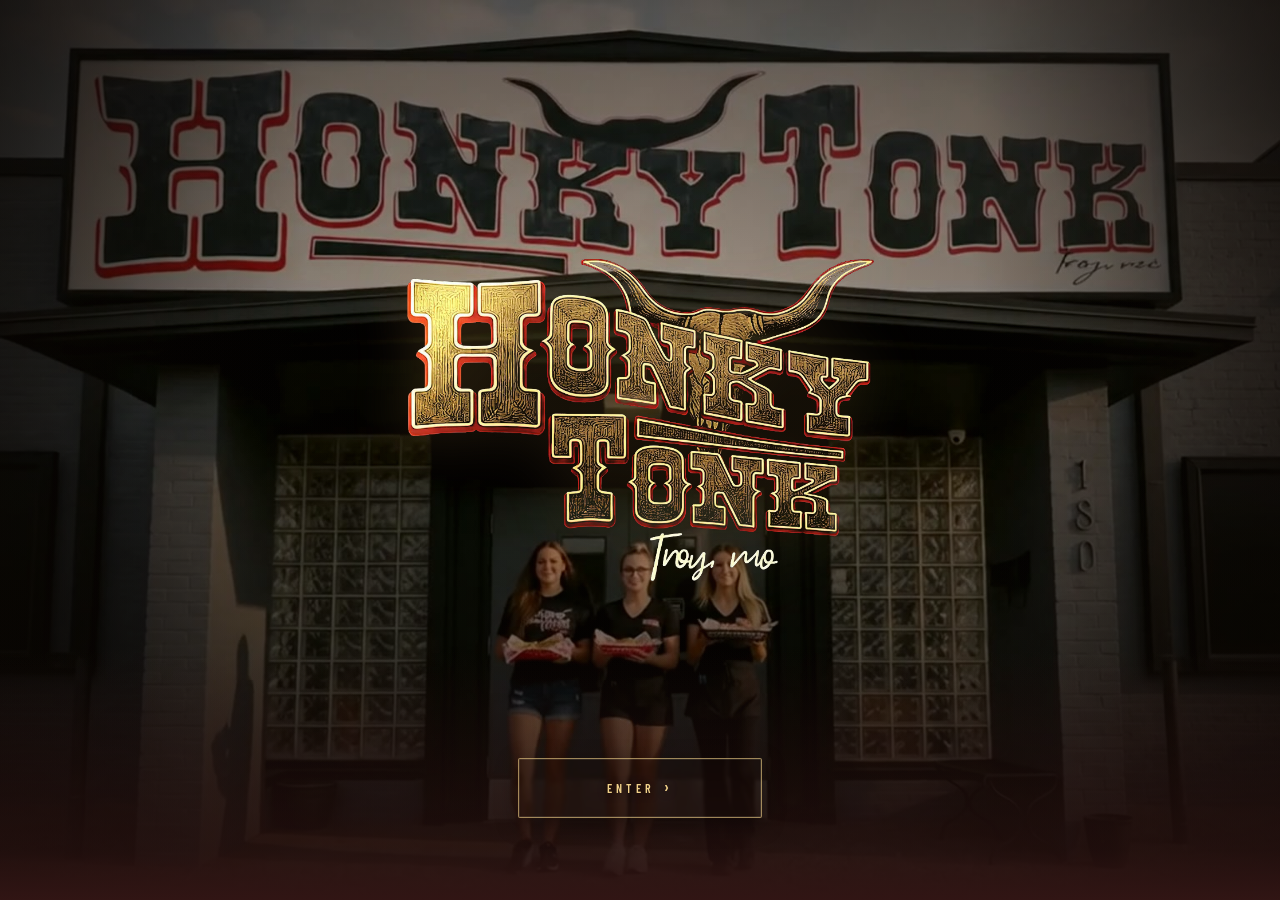
==== commit aacd5d35: "Bump stylesheet cache for HD backgrounds" ====
--- a/index.html
+++ b/index.html
@@ -8,7 +8,7 @@
   <meta name="description" content="Enter Honky Tonk Troy, a hometown country western bar at 180 Main Street in Troy, Missouri.">
   <link rel="preconnect" href="https://fonts.googleapis.com">
   <link rel="preconnect" href="https://fonts.gstatic.com" crossorigin>
-  <link rel="stylesheet" href="assets/css/site.css?v=20260528-split-landing">
+  <link rel="stylesheet" href="assets/css/site.css?v=20260529-hd-bg">
 </head>
 <body class="splash-active">
 
--- a/assets/css/site.css
+++ b/assets/css/site.css
@@ -639,8 +639,8 @@
 }
 
 .pb-crowd  { background-image: url("../../images/packed-night.jpg"); }
-.pb-guitar { background-image: url("../../images/drummer-mural.jpg"); }
-.pb-patio  { background-image: url("../../images/bar-crowd-mural.jpg"); }
+.pb-guitar { background-image: url("../../images/bg-live-music-hd.jpg"); }
+.pb-patio  { background-image: url("../../images/bg-western-bar-hd.jpg"); }
 
 /* iOS doesn't support background-attachment: fixed — fall back to scroll */
 @supports (-webkit-touch-callout: none) {
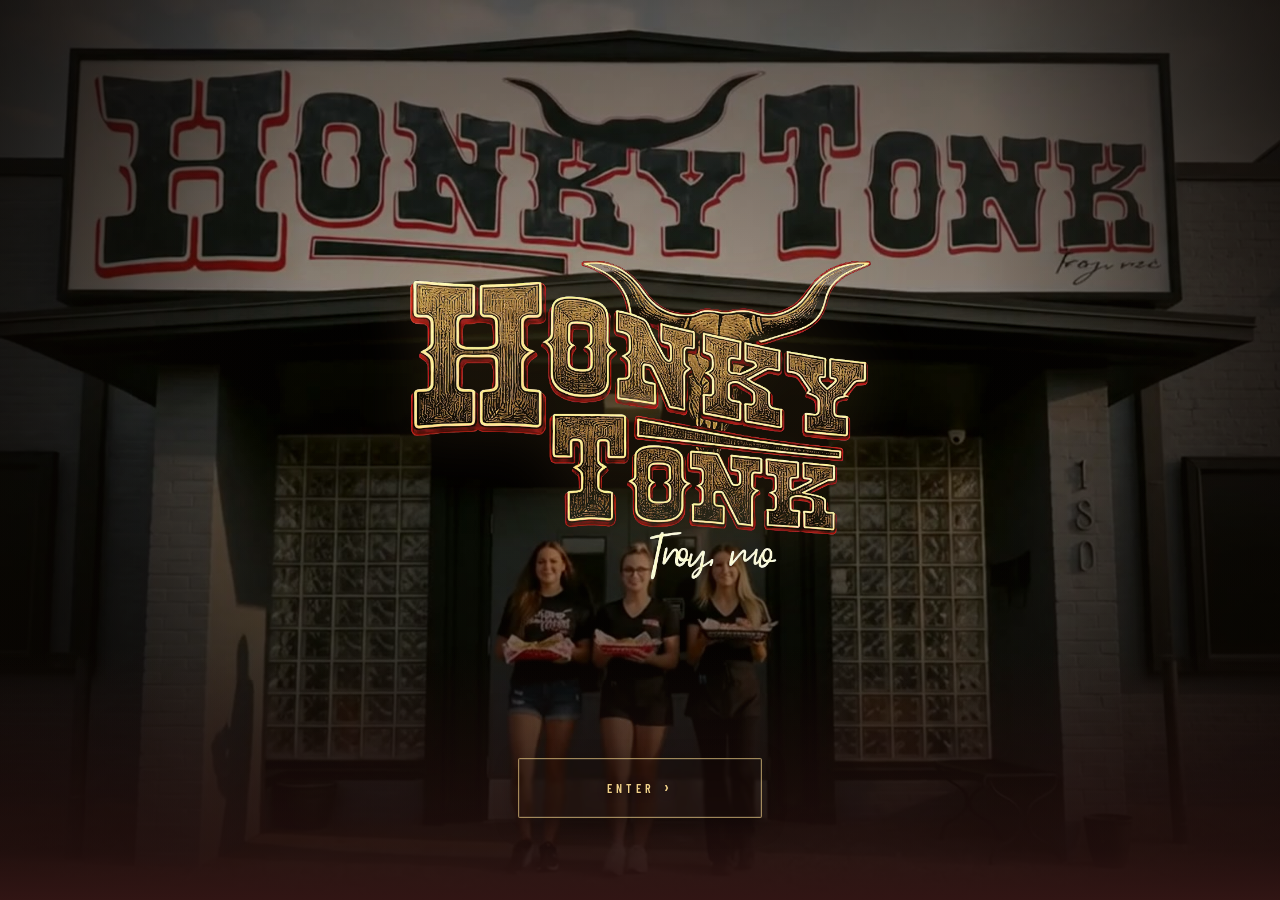
==== commit 8e283535: "Use Gemini image for first parallax break" ====
--- a/index.html
+++ b/index.html
@@ -8,7 +8,7 @@
   <meta name="description" content="Enter Honky Tonk Troy, a hometown country western bar at 180 Main Street in Troy, Missouri.">
   <link rel="preconnect" href="https://fonts.googleapis.com">
   <link rel="preconnect" href="https://fonts.gstatic.com" crossorigin>
-  <link rel="stylesheet" href="assets/css/site.css?v=20260529-hd-bg">
+  <link rel="stylesheet" href="assets/css/site.css?v=20260529-gemini-crowd">
 </head>
 <body class="splash-active">
 
--- a/assets/css/site.css
+++ b/assets/css/site.css
@@ -638,7 +638,7 @@
   background-repeat: no-repeat;
 }
 
-.pb-crowd  { background-image: url("../../images/packed-night.jpg"); }
+.pb-crowd  { background-image: url("../../images/Gemini_Generated_Image_p8d2dcp8d2dcp8d2.png"); }
 .pb-guitar { background-image: url("../../images/bg-live-music-hd.jpg"); }
 .pb-patio  { background-image: url("../../images/bg-western-bar-hd.jpg"); }
 
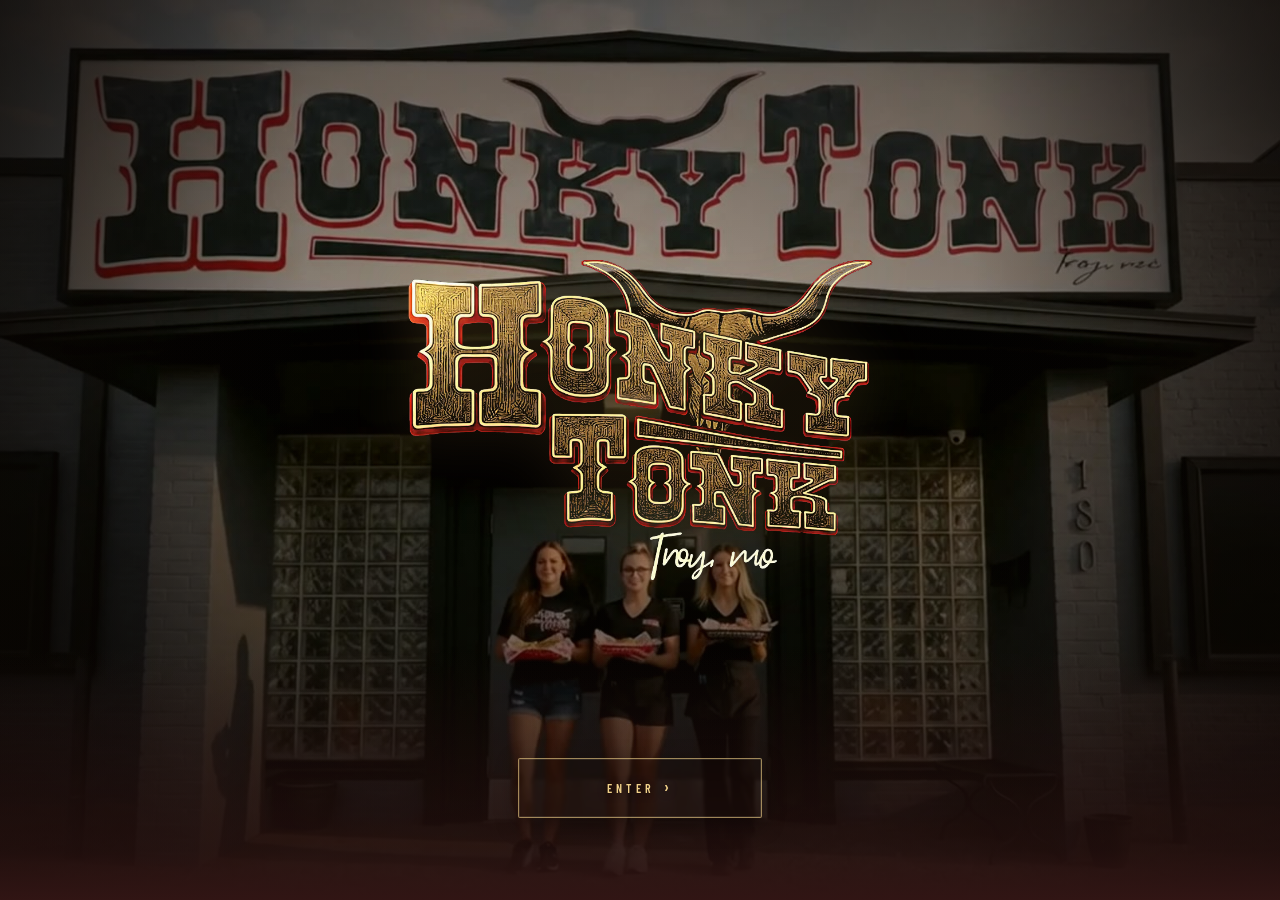
==== commit a4338897: "Remove brown card around hero logo and enlarge it Strip the radial-gradient background, gold border," ====
--- a/index.html
+++ b/index.html
@@ -8,7 +8,7 @@
   <meta name="description" content="Enter Honky Tonk Troy, a hometown country western bar at 180 Main Street in Troy, Missouri.">
   <link rel="preconnect" href="https://fonts.googleapis.com">
   <link rel="preconnect" href="https://fonts.gstatic.com" crossorigin>
-  <link rel="stylesheet" href="assets/css/site.css?v=20260529-gemini-crowd">
+  <link rel="stylesheet" href="assets/css/site.css?v=20260529-logo-png-swap">
 </head>
 <body class="splash-active">
 
--- a/assets/css/site.css
+++ b/assets/css/site.css
@@ -457,54 +457,17 @@
 
 .hero-logo-heading {
   margin: 0 0 24px;
-  display: inline-flex;
-  align-items: center;
-  justify-content: center;
+  display: block;
   max-width: 100%;
-  position: relative;
-  background: radial-gradient(ellipse at 50% 38%, #3d1a0f 10%, #1a0808 100%);
-  border: 1px solid rgba(212,166,74,.55);
-  border-radius: 10px;
-  padding: 28px 44px;
-  box-shadow:
-    0 10px 48px rgba(0,0,0,.55),
-    0 2px 8px rgba(0,0,0,.4),
-    inset 0 0 60px rgba(212,166,74,.07);
-}
-.hero-logo-heading::before {
-  content: '';
-  position: absolute;
-  inset: 7px;
-  border: 1px solid rgba(212,166,74,.22);
-  border-radius: 5px;
-  pointer-events: none;
-}
-.hero-logo-heading::after {
-  content: '';
-  position: absolute;
-  inset: 4px;
-  background-image:
-    linear-gradient(rgba(212,166,74,.7), rgba(212,166,74,.7)),
-    linear-gradient(rgba(212,166,74,.7), rgba(212,166,74,.7)),
-    linear-gradient(rgba(212,166,74,.7), rgba(212,166,74,.7)),
-    linear-gradient(rgba(212,166,74,.7), rgba(212,166,74,.7)),
-    linear-gradient(rgba(212,166,74,.7), rgba(212,166,74,.7)),
-    linear-gradient(rgba(212,166,74,.7), rgba(212,166,74,.7)),
-    linear-gradient(rgba(212,166,74,.7), rgba(212,166,74,.7)),
-    linear-gradient(rgba(212,166,74,.7), rgba(212,166,74,.7));
-  background-size: 1px 18px, 18px 1px, 1px 18px, 18px 1px, 1px 18px, 18px 1px, 1px 18px, 18px 1px;
-  background-position: 0 0, 0 0, 100% 0, 100% 0, 0 100%, 0 100%, 100% 100%, 100% 100%;
-  background-repeat: no-repeat;
-  pointer-events: none;
+  padding: 0;
+  filter: drop-shadow(0 10px 32px rgba(0,0,0,.55)) drop-shadow(0 0 24px rgba(212,166,74,.18));
 }
 
 .hero-logo {
   width: 100%;
-  max-width: 420px;
+  max-width: 720px;
   height: auto;
   display: block;
-  position: relative;
-  z-index: 1;
 }
 
 .hero-lede {
@@ -631,6 +594,8 @@
 
 /* ---------- PARALLAX BREAKS ---------- */
 .parallax-break {
+  position: relative;
+  overflow: hidden;
   height: clamp(280px, 38vw, 480px);
   background-attachment: fixed;
   background-size: cover;
@@ -638,13 +603,37 @@
   background-repeat: no-repeat;
 }
 
-.pb-crowd  { background-image: url("../../images/Gemini_Generated_Image_p8d2dcp8d2dcp8d2.png"); }
-.pb-guitar { background-image: url("../../images/bg-live-music-hd.jpg"); }
-.pb-patio  { background-image: url("../../images/bg-western-bar-hd.jpg"); }
-
-/* iOS doesn't support background-attachment: fixed — fall back to scroll */
+.pb-crowd  { background-image: url("../../images/bg-crowd.jpg"); }
+.pb-guitar { background-image: url("../../images/bg-live-music.jpg"); }
+.pb-patio  { background-image: url("../../images/bg-patio.jpg"); }
+
+/* Mobile / iOS: JS-driven parallax via translated ::before pseudo-element.
+   iOS Safari doesn't support background-attachment: fixed, and we disable
+   it on small viewports for performance — so we layer the image on a
+   pseudo-element that JS translates on scroll. */
 @supports (-webkit-touch-callout: none) {
+  .parallax-break { background-image: none; }
+  .parallax-break::before {
+    content: "";
+    position: absolute;
+    left: 0;
+    right: 0;
+    top: -15%;
+    height: 130%;
+    background-size: cover;
+    background-position: center;
+    background-repeat: no-repeat;
+    will-change: transform;
+    transform: translate3d(0, var(--parallax-y, 0), 0);
+  }
+  .pb-crowd::before  { background-image: url("../../images/bg-crowd.jpg"); }
+  .pb-guitar::before { background-image: url("../../images/bg-live-music.jpg"); }
+  .pb-patio::before  { background-image: url("../../images/bg-patio.jpg"); }
+}
+
+@media (prefers-reduced-motion: reduce) {
   .parallax-break { background-attachment: scroll; }
+  .parallax-break::before { transform: none; }
 }
 
 /* ---------- ABOUT ---------- */
@@ -1644,16 +1633,16 @@
     pointer-events: none;
   }
 
-  /* Parallax: disable fixed on mobile for performance */
-  .parallax-break { background-attachment: scroll; height: clamp(200px, 50vw, 320px); }
+  /* Parallax: shorter sections on mobile (JS handles the parallax effect) */
+  .parallax-break { height: clamp(200px, 50vw, 320px); }
 
   /* Hero single column */
   .hero-grid {
     grid-template-columns: 1fr;
     gap: 32px;
   }
-  .hero-logo-heading {
-    padding: 20px 28px;
+  .hero-logo {
+    max-width: 95vw;
   }
 
   .hero-photos {
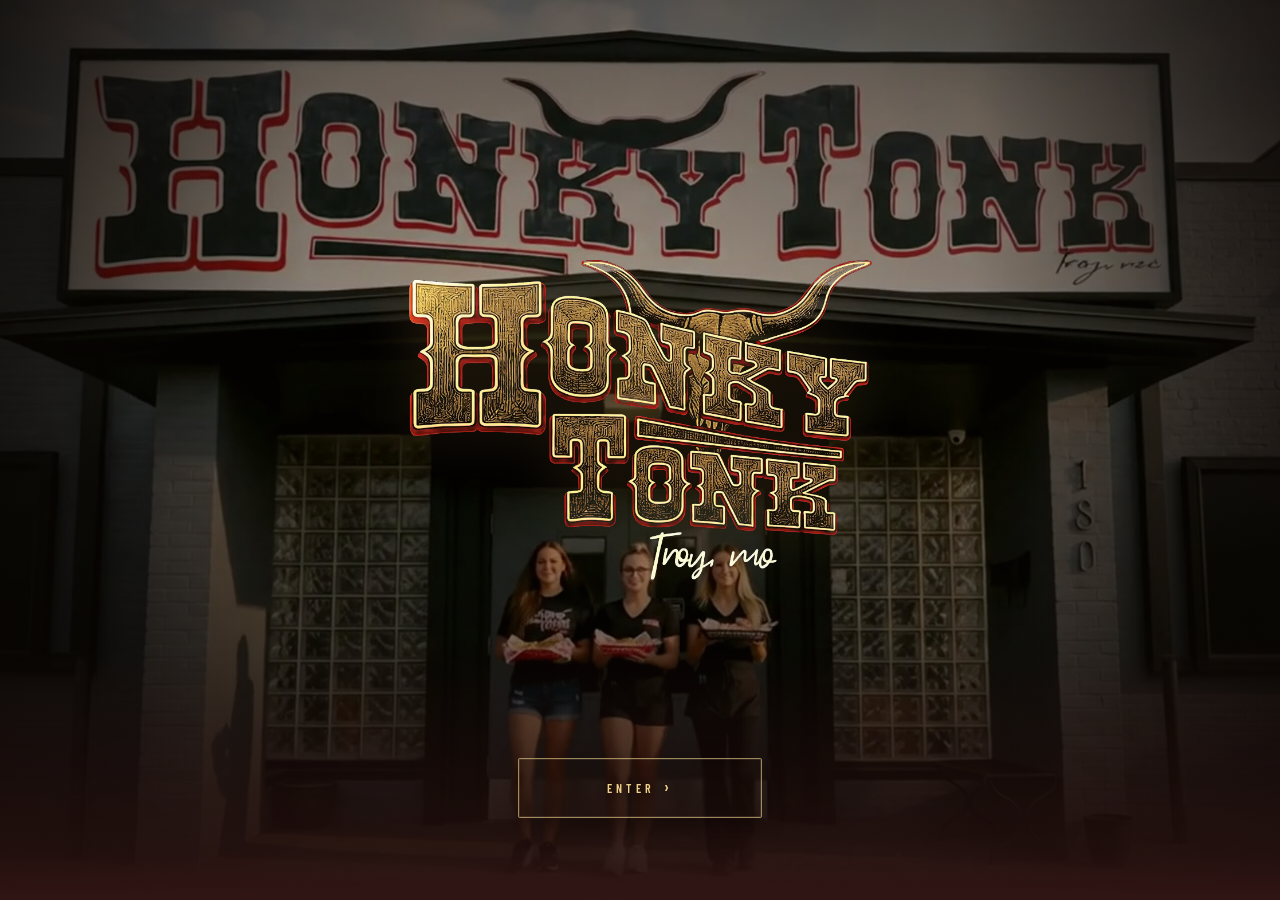
==== commit f3a53cab: "Bump script version string to bust CDN cache for bfcache fix https://claude.ai/code/session_01Hvf1pU" ====
--- a/index.html
+++ b/index.html
@@ -44,6 +44,6 @@
   </section>
 </main>
 
-<script src="assets/js/landing-video.js?v=20260528-split-landing" defer></script>
+<script src="assets/js/landing-video.js?v=20260530-bfcache-fix" defer></script>
 </body>
 </html>
--- a/assets/css/site.css
+++ b/assets/css/site.css
@@ -240,67 +240,98 @@
   display: none;
   position: fixed;
   bottom: max(10px, env(safe-area-inset-bottom));
-  left: 12px;
-  right: 12px;
+  left: 14px;
+  right: 14px;
   z-index: 99;
-  min-height: 58px;
-  background:
-    linear-gradient(180deg, rgba(54,24,16,.96), rgba(20,10,8,.98));
-  border: 1px solid rgba(212,166,74,.28);
-  border-radius: 7px;
+  min-height: 62px;
+  background: linear-gradient(180deg, rgba(30,18,15,.78), rgba(13,9,9,.86));
+  -webkit-backdrop-filter: blur(16px) saturate(1.08);
+  backdrop-filter: blur(16px) saturate(1.08);
+  border: 1px solid rgba(240,191,94,.22);
+  border-radius: 34px;
   padding: 6px;
   flex-direction: row;
-  gap: 4px;
-  box-shadow: 0 12px 30px rgba(0,0,0,.42), inset 0 1px 0 rgba(255,255,255,.06);
+  gap: 2px;
+  box-shadow:
+    0 10px 30px rgba(0,0,0,.42),
+    inset 0 1px 0 rgba(255,247,240,.10);
 }
 .bottom-tabs a {
+  position: relative;
   flex: 1;
   display: flex;
   flex-direction: column;
   align-items: center;
   justify-content: center;
-  gap: 3px;
+  gap: 4px;
   min-width: 0;
-  min-height: 46px;
+  min-height: 50px;
   text-decoration: none;
-  color: rgba(245,232,208,.68);
-  font-family: 'Barlow Condensed', sans-serif;
+  color: rgba(245,232,208,.74);
+  font-family: 'Poppins', system-ui, -apple-system, sans-serif;
   font-size: 10px;
+  font-weight: 600;
+  letter-spacing: .04em;
+  transition: color .2s ease;
+  padding: 4px 2px;
+  border-radius: 28px;
+}
+/* Gold capsule behind the active / pressed tab */
+.bottom-tabs a::before {
+  content: "";
+  position: absolute;
+  inset: 0;
+  border-radius: 28px;
+  background: linear-gradient(180deg, #ffcd6a, #e0a945);
+  box-shadow:
+    inset 0 1px 0 rgba(255,255,255,.35),
+    0 4px 12px rgba(0,0,0,.28);
+  opacity: 0;
+  transform: scale(.8);
+  transition: opacity .22s ease, transform .22s cubic-bezier(.34,1.56,.64,1);
+  z-index: 0;
+}
+.bottom-tabs a.is-current::before,
+.bottom-tabs a:active::before {
+  opacity: 1;
+  transform: scale(1);
+}
+.bottom-tabs a.is-current,
+.bottom-tabs a:active {
+  color: #2a1c14;
   font-weight: 700;
-  letter-spacing: .1em;
-  text-transform: uppercase;
-  transition: color .15s ease, background-color .15s ease, transform .15s ease;
-  padding: 5px 2px;
-  border-radius: 5px;
-}
-.bottom-tabs a.is-current,
-.bottom-tabs a:hover {
-  color: var(--gold);
-  background: rgba(212,166,74,.1);
-}
-.bottom-tabs a:active {
-  transform: translateY(1px);
 }
 .bottom-tabs .bt-ico {
+  position: relative;
+  z-index: 1;
   display: flex;
-  width: 20px;
-  height: 20px;
+  width: 28px;
+  height: 28px;
   align-items: center;
   justify-content: center;
 }
-.bottom-tabs .bt-ico svg {
-  width: 20px;
-  height: 20px;
-}
-.bottom-tabs .bt-action {
-  flex: 1.1;
-  color: var(--cream);
-  background: linear-gradient(180deg, var(--rust-bd), var(--rust));
-  box-shadow: inset 0 1px 0 rgba(255,255,255,.14);
-}
-.bottom-tabs .bt-action:hover {
-  color: #fff;
-  background: linear-gradient(180deg, var(--gold), var(--rust-bd));
+.bottom-tabs .bt-label {
+  position: relative;
+  z-index: 1;
+  display: block;
+  line-height: 1;
+  white-space: nowrap;
+}
+/* Force every multicolor CDN icon into a single brand-gold tone */
+.bottom-tabs .bt-ico lord-icon,
+.bottom-tabs .bt-ico lord-icon img {
+  width: 28px;
+  height: 28px;
+  filter: brightness(0) saturate(100%) invert(78%) sepia(54%)
+          saturate(560%) hue-rotate(338deg) brightness(101%) contrast(94%);
+}
+/* On the gold capsule, flip the icon to dark espresso for contrast */
+.bottom-tabs a.is-current .bt-ico lord-icon,
+.bottom-tabs a.is-current .bt-ico lord-icon img,
+.bottom-tabs a:active .bt-ico lord-icon,
+.bottom-tabs a:active .bt-ico lord-icon img {
+  filter: brightness(0) saturate(100%) invert(11%) sepia(28%)
+          saturate(900%) hue-rotate(347deg) brightness(95%) contrast(92%);
 }
 
 /* ---------- SPLASH STATES ---------- */
@@ -432,17 +463,45 @@
 
 /* ---------- HERO ---------- */
 .hero {
-  background: var(--bg);
-  padding: clamp(56px, 7vw, 96px) 0 0;
+  position: relative;
+  min-height: clamp(560px, 92vh, 860px);
+  padding: 0;
   overflow: hidden;
-}
-
-.hero-grid {
-  display: grid;
-  grid-template-columns: 1fr 1fr;
-  gap: clamp(40px, 5vw, 80px);
+  background: #120904;
+  display: flex;
   align-items: center;
-  padding-bottom: clamp(56px, 7vw, 96px);
+  isolation: isolate;
+}
+
+.hero-bg {
+  position: absolute;
+  inset: 0;
+  width: 100%;
+  height: 100%;
+  object-fit: cover;
+  object-position: center 35%;
+  z-index: 0;
+  filter: saturate(.92) contrast(1.02);
+}
+
+.hero-shade {
+  position: absolute;
+  inset: 0;
+  z-index: 1;
+  background:
+    radial-gradient(ellipse at 50% 38%, rgba(8,3,1,.15) 0%, rgba(8,3,1,.55) 55%, rgba(8,3,1,.88) 100%),
+    linear-gradient(180deg, rgba(8,3,1,.55) 0%, rgba(8,3,1,.25) 22%, rgba(8,3,1,.55) 68%, rgba(8,3,1,.92) 100%);
+}
+
+.hero-content {
+  position: relative;
+  z-index: 2;
+  text-align: center;
+  padding: clamp(96px, 14vh, 160px) 0 clamp(56px, 9vh, 96px);
+  width: 100%;
+  display: flex;
+  flex-direction: column;
+  align-items: center;
 }
 
 .hero-kicker {
@@ -451,33 +510,49 @@
   font-weight: 600;
   letter-spacing: .32em;
   text-transform: uppercase;
-  color: var(--rust-bd);
-  margin-bottom: 14px;
+  color: rgba(243,214,141,.85);
+  margin-bottom: 18px;
+  text-shadow: 0 1px 4px rgba(0,0,0,.7);
 }
 
 .hero-logo-heading {
-  margin: 0 0 24px;
+  margin: 0 0 18px;
   display: block;
   max-width: 100%;
   padding: 0;
-  filter: drop-shadow(0 10px 32px rgba(0,0,0,.55)) drop-shadow(0 0 24px rgba(212,166,74,.18));
+  filter:
+    drop-shadow(0 12px 28px rgba(0,0,0,.7))
+    drop-shadow(0 0 18px rgba(212,166,74,.22));
 }
 
 .hero-logo {
   width: 100%;
-  max-width: 720px;
+  max-width: min(560px, 78vw);
   height: auto;
   display: block;
+  margin: 0 auto;
+}
+
+.hero-tagline {
+  font-family: 'Barlow Condensed', sans-serif;
+  font-size: clamp(.95rem, 1.6vw, 1.25rem);
+  font-weight: 600;
+  letter-spacing: .22em;
+  text-transform: uppercase;
+  color: #f4dca0;
+  margin: 0 0 22px;
+  text-shadow: 0 2px 8px rgba(0,0,0,.75);
 }
 
 .hero-lede {
   font-family: 'Lora', serif;
-  font-size: clamp(.95rem, 1.2vw, 1.1rem);
+  font-size: clamp(.95rem, 1.2vw, 1.05rem);
   font-style: italic;
-  color: var(--muted);
-  line-height: 1.75;
-  margin-bottom: 32px;
-  max-width: 42ch;
+  color: rgba(247,230,196,.88);
+  line-height: 1.7;
+  margin: 0 auto 28px;
+  max-width: 46ch;
+  text-shadow: 0 1px 6px rgba(0,0,0,.75);
 }
 
 .hero-btns {
@@ -485,27 +560,7 @@
   flex-wrap: wrap;
   gap: 14px;
   align-items: center;
-}
-
-.hero-photos {
-  display: grid;
-  grid-template-columns: 1fr 1fr;
-  grid-template-rows: 1fr 1fr;
-  gap: 12px;
-  height: clamp(340px, 42vw, 560px);
-}
-
-.hero-photos img {
-  width: 100%;
-  height: 100%;
-  object-fit: cover;
-  border-radius: 6px;
-  box-shadow: 0 6px 20px rgba(49,21,20,.18);
-}
-
-.hp-2 {
-  transform: rotate(1.5deg);
-  transform-origin: center;
+  justify-content: center;
 }
 
 /* ---------- FEATURE BLOCKS ---------- */
@@ -1609,7 +1664,7 @@
   }
 
   /* Add bottom padding so content isn't hidden behind bottom tabs */
-  body { padding-bottom: 64px; }
+  body { padding-bottom: 82px; }
 
   /* Feature blocks stack on mobile */
   .feature-blocks {
@@ -1636,22 +1691,38 @@
   /* Parallax: shorter sections on mobile (JS handles the parallax effect) */
   .parallax-break { height: clamp(200px, 50vw, 320px); }
 
-  /* Hero single column */
-  .hero-grid {
-    grid-template-columns: 1fr;
-    gap: 32px;
-  }
+  /* Hero — mobile (leave room for fixed bottom-tabs at ~84px) */
+  .hero {
+    min-height: calc(100svh - 88px);
+  }
+  .hero-bg {
+    object-position: center 28%;
+  }
+  .hero-content {
+    padding: clamp(28px, 4vh, 56px) 18px clamp(20px, 3vh, 36px);
+    gap: 0;
+  }
+  .hero-kicker { margin-bottom: 12px; }
+  .hero-logo-heading { margin-bottom: 10px; }
   .hero-logo {
-    max-width: 95vw;
-  }
-
-  .hero-photos {
-    height: 280px;
-  }
-
+    max-width: 58vw;
+  }
+  .hero-tagline {
+    letter-spacing: .18em;
+    margin-bottom: 14px;
+    font-size: .95rem;
+  }
+  .hero-lede {
+    margin-bottom: 22px;
+    font-size: .92rem;
+    line-height: 1.55;
+  }
   .hero-btns {
     flex-direction: column;
     align-items: stretch;
+    width: min(100%, 320px);
+    margin: 0 auto;
+    gap: 10px;
   }
   .hero-btns .btn {
     text-align: center;
@@ -1738,8 +1809,7 @@
 
 /* ----- ≤ 400px — small mobile ----- */
 @media (max-width: 400px) {
-  .hero-photos {
-    grid-template-columns: 1fr 1fr;
-    height: 220px;
-  }
-}
+  .hero-content {
+    padding-top: 28px;
+  }
+}
